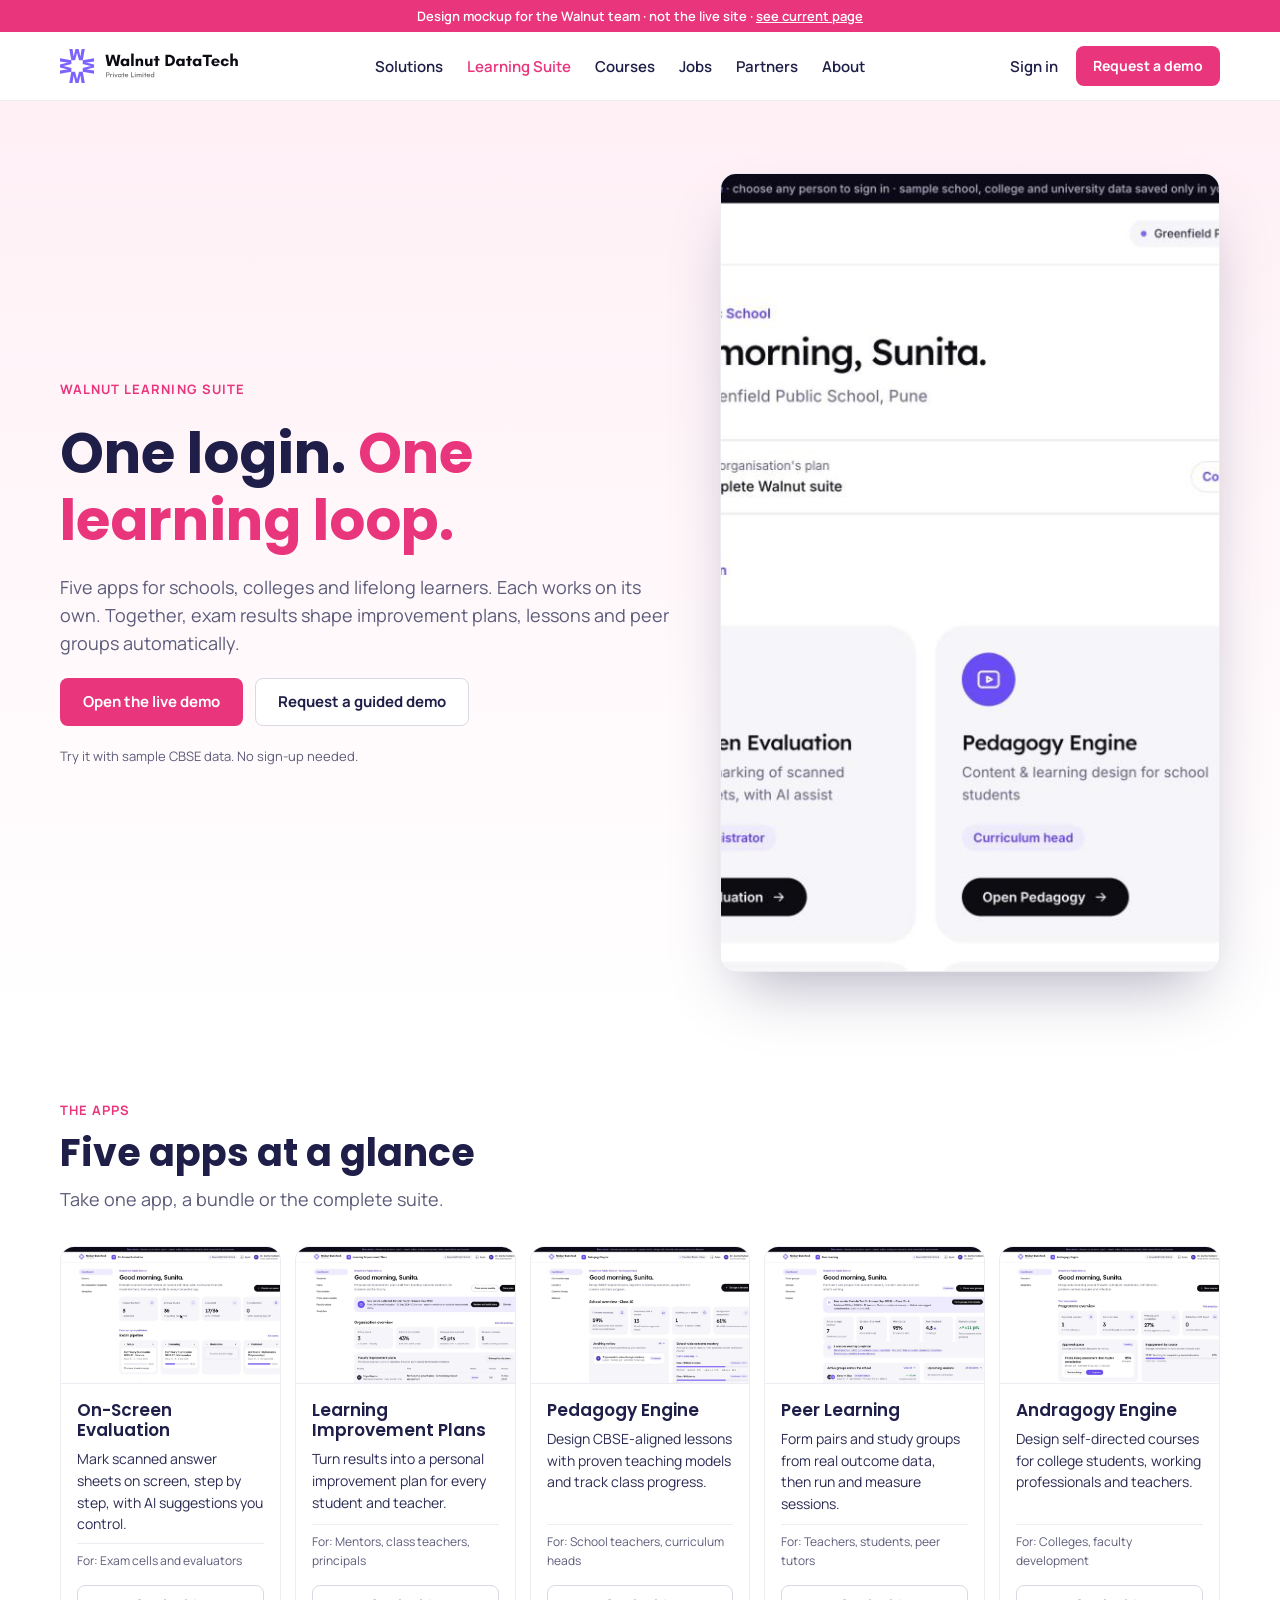
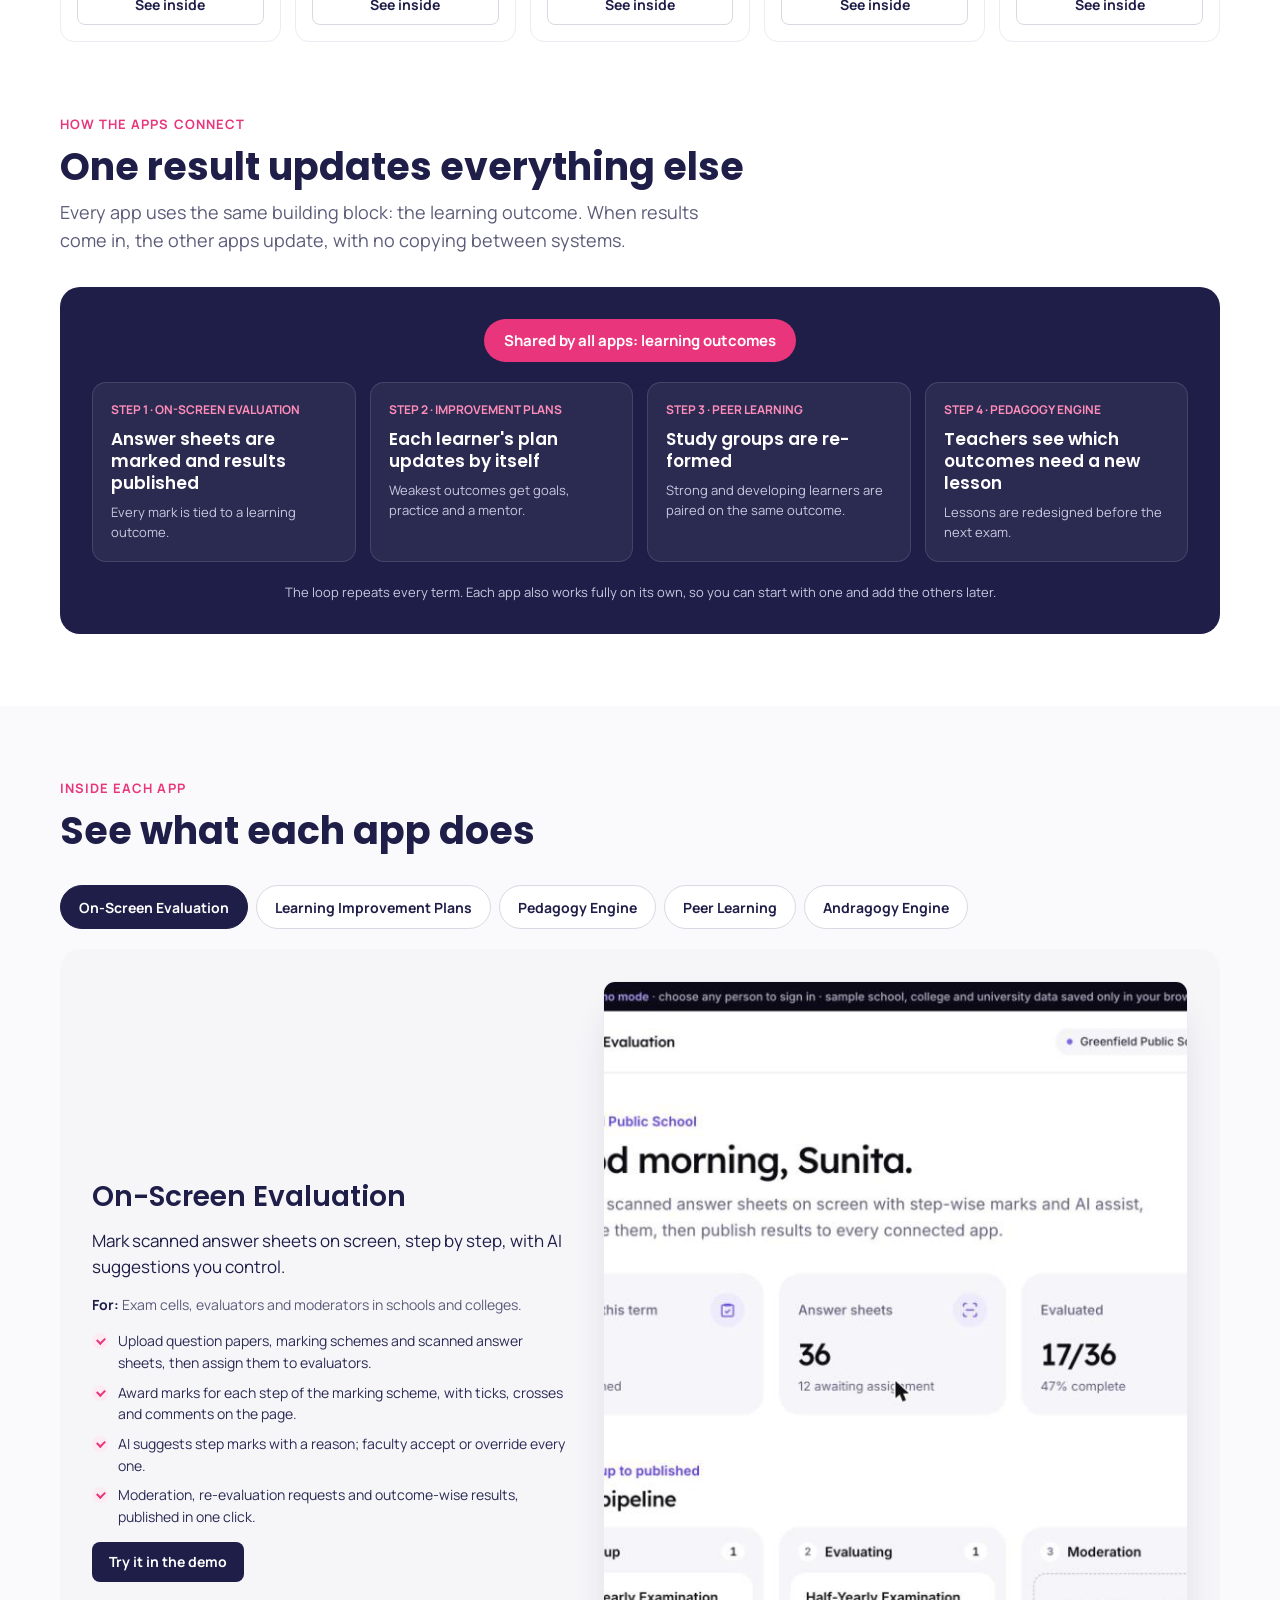
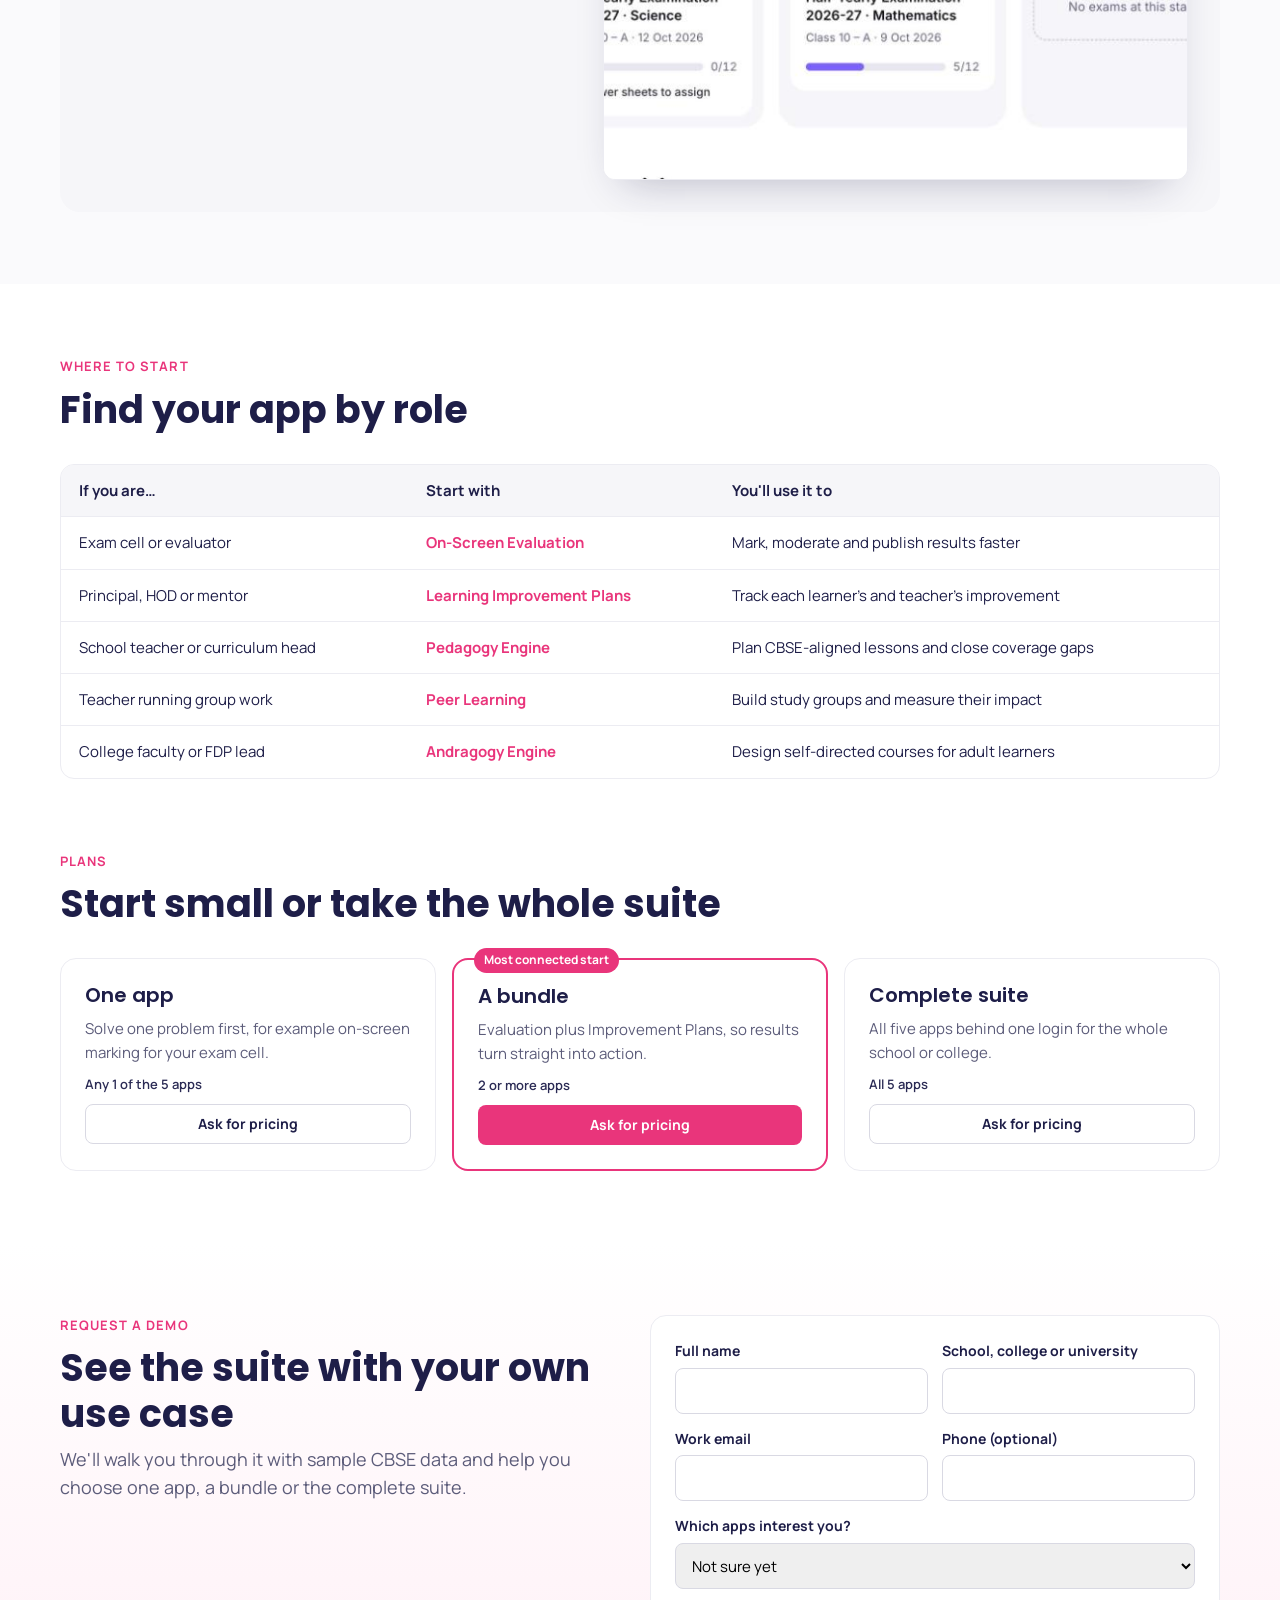
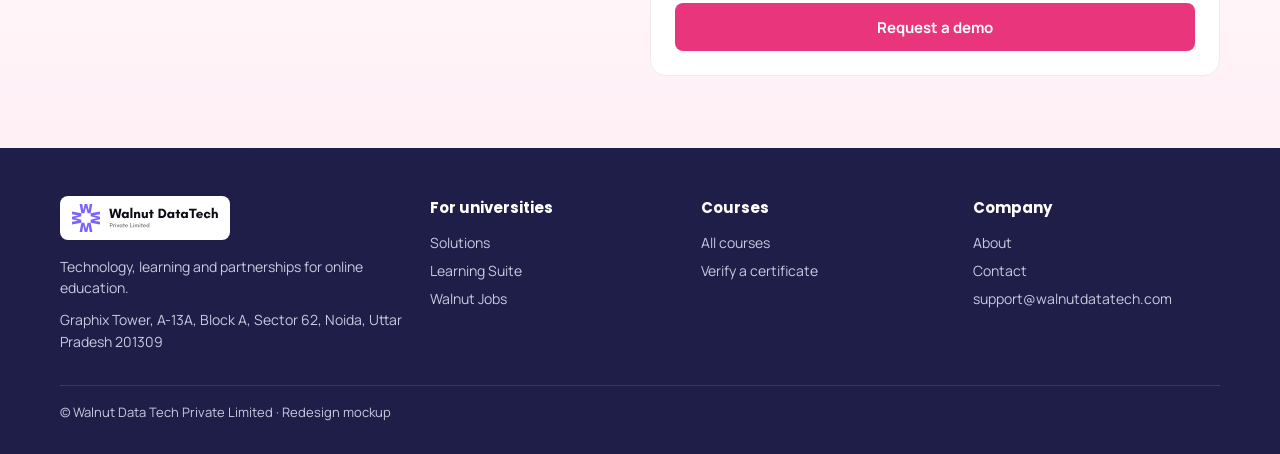
==== learning-suite.html @ 620de623 "Walnut Solutions + Learning Suite redesign mockup Co-Authored-By: Claude Opus 5.5 <noreply@anthropic" ====
<!doctype html>
<html lang="en">
<head>
<meta charset="utf-8">
<meta name="viewport" content="width=device-width, initial-scale=1">
<meta name="robots" content="noindex, nofollow">
<title>Walnut Learning Suite | Walnut DataTech (redesign mockup)</title>
<meta name="description" content="Five connected apps for schools and colleges: On-Screen Evaluation, Learning Improvement Plans, Pedagogy Engine, Peer Learning and Andragogy Engine.">
<link rel="preconnect" href="https://fonts.googleapis.com">
<link rel="preconnect" href="https://fonts.gstatic.com" crossorigin>
<link href="https://fonts.googleapis.com/css2?family=Poppins:wght@500;600;700&family=Manrope:wght@400;500;600;700&display=swap" rel="stylesheet">
<link rel="stylesheet" href="styles.css">
</head>
<body>
<div class="mock-banner">Design mockup for the Walnut team · not the live site · <a href="https://walnutdatatech.com/learning-suite/" style="color:#fff;text-decoration:underline">see current page</a></div>

<header class="site-header">
  <div class="wrap">
    <a class="logo" href="index.html" aria-label="Walnut DataTech home"><img src="images/logo.svg" alt="Walnut DataTech"></a>
    <nav class="nav" aria-label="Main">
      <a href="index.html">Solutions</a>
      <a href="learning-suite.html" class="active">Learning Suite</a>
      <a href="https://walnutdatatech.com/academy/">Courses</a>
      <a href="https://walnutdatatech.com/jobs/">Jobs</a>
      <a href="https://walnutdatatech.com/partners/">Partners</a>
      <a href="https://walnutdatatech.com/about/">About</a>
    </nav>
    <div class="header-cta">
      <a class="signin" href="https://walnutdatatech.com/">Sign in</a>
      <a class="btn btn-primary btn-sm" href="#demo-form">Request a demo</a>
    </div>
  </div>
</header>

<main>
  <!-- Hero -->
  <div class="hero">
    <div class="wrap">
      <div class="hero-text">
        <span class="eyebrow">Walnut Learning Suite</span>
        <h1>One login. <span class="accent">One learning loop.</span></h1>
        <p class="lead">Five apps for schools, colleges and lifelong learners. Each works on its own. Together, exam results shape improvement plans, lessons and peer groups automatically.</p>
        <div class="btn-row">
          <a class="btn btn-primary" href="https://walnutdatatech.com/learning-suite/demo/">Open the live demo</a>
          <a class="btn btn-outline" href="#demo-form">Request a guided demo</a>
        </div>
        <p class="hero-note">Try it with sample CBSE data. No sign-up needed.</p>
      </div>
      <div class="hero-shot"><img class="shot" src="images/portal.jpg" alt="Walnut portal: a principal's home screen with all five Learning Suite apps" width="1456" height="797"></div>
    </div>
  </div>

  <!-- Five apps -->
  <section>
    <div class="wrap">
      <div class="sec-head">
        <span class="eyebrow">The apps</span>
        <h2>Five apps at a glance</h2>
        <p class="lead">Take one app, a bundle or the complete suite.</p>
      </div>
      <div class="grid-5" id="glance"></div>
    </div>
  </section>

  <!-- Loop -->
  <section style="padding-top:0">
    <div class="wrap">
      <div class="sec-head">
        <span class="eyebrow">How the apps connect</span>
        <h2>One result updates everything else</h2>
        <p class="lead">Every app uses the same building block: the learning outcome. When results come in, the other apps update, with no copying between systems.</p>
      </div>
      <div class="loop">
        <div class="core">Shared by all apps: learning outcomes</div>
        <ol>
          <li><span class="step">STEP 1 · ON-SCREEN EVALUATION</span><b>Answer sheets are marked and results published</b><span>Every mark is tied to a learning outcome.</span></li>
          <li><span class="step">STEP 2 · IMPROVEMENT PLANS</span><b>Each learner's plan updates by itself</b><span>Weakest outcomes get goals, practice and a mentor.</span></li>
          <li><span class="step">STEP 3 · PEER LEARNING</span><b>Study groups are re-formed</b><span>Strong and developing learners are paired on the same outcome.</span></li>
          <li><span class="step">STEP 4 · PEDAGOGY ENGINE</span><b>Teachers see which outcomes need a new lesson</b><span>Lessons are redesigned before the next exam.</span></li>
        </ol>
        <p class="foot">The loop repeats every term. Each app also works fully on its own, so you can start with one and add the others later.</p>
      </div>
    </div>
  </section>

  <!-- App viewer -->
  <section id="apps" style="background:#FAFAFC">
    <div class="wrap">
      <div class="sec-head"><span class="eyebrow">Inside each app</span><h2>See what each app does</h2></div>
      <div class="tabs" role="tablist" aria-label="Apps" id="app-tabs"></div>
      <div class="viewer">
        <div class="info">
          <h3 id="v-name" style="font-size:28px"></h3>
          <p id="v-does" style="font-size:17px"></p>
          <p class="for"><b>For:</b> <span id="v-who"></span></p>
          <ul class="ticks" id="v-points" style="grid-template-columns:1fr"></ul>
          <div class="btn-row"><a class="btn btn-dark btn-sm" id="v-demo" href="https://walnutdatatech.com/learning-suite/demo/">Try it in the demo</a></div>
        </div>
        <div class="shot-frame" style="border-radius:12px;overflow:hidden;border:1px solid var(--line);background:#fff;box-shadow:0 20px 40px -20px rgba(30,30,72,.3)"><img class="shot" id="v-img" src="images/evaluation.jpg" alt="" width="1456" height="797"></div>
      </div>
    </div>
  </section>

  <!-- By role -->
  <section>
    <div class="wrap">
      <div class="sec-head"><span class="eyebrow">Where to start</span><h2>Find your app by role</h2></div>
      <div class="table-wrap">
        <table>
          <thead><tr><th scope="col">If you are…</th><th scope="col">Start with</th><th scope="col">You'll use it to</th></tr></thead>
          <tbody>
            <tr><td>Exam cell or evaluator</td><td class="app">On-Screen Evaluation</td><td>Mark, moderate and publish results faster</td></tr>
            <tr><td>Principal, HOD or mentor</td><td class="app">Learning Improvement Plans</td><td>Track each learner's and teacher's improvement</td></tr>
            <tr><td>School teacher or curriculum head</td><td class="app">Pedagogy Engine</td><td>Plan CBSE-aligned lessons and close coverage gaps</td></tr>
            <tr><td>Teacher running group work</td><td class="app">Peer Learning</td><td>Build study groups and measure their impact</td></tr>
            <tr><td>College faculty or FDP lead</td><td class="app">Andragogy Engine</td><td>Design self-directed courses for adult learners</td></tr>
          </tbody>
        </table>
      </div>
    </div>
  </section>

  <!-- Ways to buy -->
  <section style="padding-top:0">
    <div class="wrap">
      <div class="sec-head"><span class="eyebrow">Plans</span><h2>Start small or take the whole suite</h2></div>
      <div class="grid-3">
        <div class="plan"><h3>One app</h3><p>Solve one problem first, for example on-screen marking for your exam cell.</p><span class="apps">Any 1 of the 5 apps</span><a class="btn btn-outline btn-sm" href="#demo-form">Ask for pricing</a></div>
        <div class="plan featured"><span class="tag">Most connected start</span><h3>A bundle</h3><p>Evaluation plus Improvement Plans, so results turn straight into action.</p><span class="apps">2 or more apps</span><a class="btn btn-primary btn-sm" href="#demo-form">Ask for pricing</a></div>
        <div class="plan"><h3>Complete suite</h3><p>All five apps behind one login for the whole school or college.</p><span class="apps">All 5 apps</span><a class="btn btn-outline btn-sm" href="#demo-form">Ask for pricing</a></div>
      </div>
    </div>
  </section>

  <!-- Demo form -->
  <section id="demo-form" style="background:linear-gradient(180deg,#FFFFFF,#FFF0F6)">
    <div class="wrap grid-2" style="align-items:start">
      <div class="sec-head">
        <span class="eyebrow">Request a demo</span>
        <h2>See the suite with your own use case</h2>
        <p class="lead">We'll walk you through it with sample CBSE data and help you choose one app, a bundle or the complete suite.</p>
      </div>
      <form class="demo" onsubmit="event.preventDefault();this.querySelector('button').textContent='Thanks, this is a mockup form';">
        <label>Full name<input type="text" autocomplete="name"></label>
        <label>School, college or university<input type="text" autocomplete="organization"></label>
        <label>Work email<input type="email" autocomplete="email"></label>
        <label>Phone (optional)<input type="tel" autocomplete="tel"></label>
        <label class="full">Which apps interest you?<select><option>Not sure yet</option><option>On-Screen Evaluation</option><option>Learning Improvement Plans</option><option>Pedagogy Engine</option><option>Peer Learning</option><option>Andragogy Engine</option><option>Complete suite</option></select></label>
        <button class="btn btn-primary full" type="submit">Request a demo</button>
      </form>
    </div>
  </section>
</main>

<footer class="site-footer">
  <div class="wrap">
    <div class="cols">
      <div><span class="logo-box"><img src="images/logo.svg" alt="Walnut DataTech" style="height:28px"></span><p>Technology, learning and partnerships for online education.</p><p style="margin-top:10px">Graphix Tower, A-13A, Block A, Sector 62, Noida, Uttar Pradesh 201309</p></div>
      <div><h4>For universities</h4><a href="index.html">Solutions</a><a href="learning-suite.html">Learning Suite</a><a href="https://walnutdatatech.com/jobs/">Walnut Jobs</a></div>
      <div><h4>Courses</h4><a href="https://walnutdatatech.com/academy/">All courses</a><a href="https://walnutdatatech.com/">Verify a certificate</a></div>
      <div><h4>Company</h4><a href="https://walnutdatatech.com/about/">About</a><a href="https://walnutdatatech.com/contact/">Contact</a><a href="mailto:support@walnutdatatech.com">support@walnutdatatech.com</a></div>
    </div>
    <p class="copy">© Walnut Data Tech Private Limited · Redesign mockup</p>
  </div>
</footer>

<script>
const APPS=[
  {name:'On-Screen Evaluation',img:'evaluation',demo:'evaluation/',does:'Mark scanned answer sheets on screen, step by step, with AI suggestions you control.',who:'Exam cells and evaluators',whoLong:'Exam cells, evaluators and moderators in schools and colleges.',points:['Upload question papers, marking schemes and scanned answer sheets, then assign them to evaluators.','Award marks for each step of the marking scheme, with ticks, crosses and comments on the page.','AI suggests step marks with a reason; faculty accept or override every one.','Moderation, re-evaluation requests and outcome-wise results, published in one click.']},
  {name:'Learning Improvement Plans',img:'plans',demo:'plans/',does:'Turn results into a personal improvement plan for every student and teacher.',who:'Mentors, class teachers, principals',whoLong:'Mentors, class teachers, principals and heads of department.',points:['Plans start from each learner’s weakest learning outcomes, with a baseline and a target.','Suggested goals, practice and content, with mentor check-ins and progress tracking.','Progress updates by itself when new results are published.','Professional plans for faculty, linked to teacher development.']},
  {name:'Pedagogy Engine',img:'pedagogy',demo:'pedagogy/',does:'Design CBSE-aligned lessons with proven teaching models and track class progress.',who:'School teachers, curriculum heads',whoLong:'School teachers, content designers and curriculum heads.',points:['A curriculum map of NCERT chapters and learning outcomes, with coverage gaps highlighted.','A lesson designer built on 5E, gradual release and experiential models, with an AI first draft.','A shared content library, with review and approval by the curriculum head.']},
  {name:'Peer Learning',img:'peer',demo:'peer/',does:'Form pairs and study groups from real outcome data, then run and measure sessions.',who:'Teachers, students, peer tutors',whoLong:'Teachers who facilitate, students and peer tutors.',points:['Suggested pairs and groups that match strong and developing learners on the same outcomes.','Sessions with agendas, attendance and shared tasks.','Peer feedback after every session.','Impact reports that show mastery before and after.']},
  {name:'Andragogy Engine',img:'andragogy',demo:'andragogy/',does:'Design self-directed courses for college students, working professionals and teachers.',who:'Colleges, faculty development',whoLong:'Colleges, faculty development programmes and individual learners.',points:['Course design around adult-learning principles, with a completeness check.','Module templates for experiential, problem-based, case and flipped learning.','Learners set their own goals, choose their path and keep a reflection journal.','Faculty review reflections and see where each learner needs support.']}
];
let cur=0;
const g=document.getElementById('glance');
APPS.forEach((a,i)=>{
  const c=document.createElement('article');c.className='app-card';
  c.innerHTML=`<img class="thumb" src="images/${a.img}.jpg" alt="${a.name} dashboard" loading="lazy"><div class="body"><h3>${a.name}</h3><p>${a.does}</p><p class="who">For: ${a.who}</p></div>`;
  const b=document.createElement('button');b.type='button';b.className='btn btn-outline btn-sm';b.textContent='See inside';
  b.onclick=()=>{cur=i;render();document.getElementById('apps').scrollIntoView()};
  c.querySelector('.body').appendChild(b);g.appendChild(c);
});
function render(){
  const t=document.getElementById('app-tabs');t.innerHTML='';
  APPS.forEach((a,i)=>{const b=document.createElement('button');b.type='button';b.className='tab';b.textContent=a.name;b.setAttribute('role','tab');b.setAttribute('aria-selected',i===cur);b.onclick=()=>{cur=i;render()};t.appendChild(b)});
  const a=APPS[cur];
  document.getElementById('v-name').textContent=a.name;
  document.getElementById('v-does').textContent=a.does;
  document.getElementById('v-who').textContent=a.whoLong;
  document.getElementById('v-points').innerHTML=a.points.map(p=>`<li>${p}</li>`).join('');
  const img=document.getElementById('v-img');img.src=`images/${a.img}.jpg`;img.alt=`${a.name} dashboard in the Walnut demo`;
  document.getElementById('v-demo').href='https://walnutdatatech.com/learning-suite/demo/'+a.demo;
}
render();
</script>
</body>
</html>
---- styles.css ----
:root{
  --navy:#1E1E48; --ink:#2B2B55; --muted:#5C5C7A; --pink:#E9357B; --pink-dark:#C81F63;
  --pink-soft:#FDEBF2; --line:#ECECF2; --card:#F6F6F9; --white:#FFFFFF; --green:#1C8C5E;
  --radius:12px;
}
*{box-sizing:border-box}
html{scroll-behavior:smooth}
body{margin:0;font-family:Manrope,system-ui,sans-serif;color:var(--navy);background:var(--white);line-height:1.55;-webkit-font-smoothing:antialiased}
h1,h2,h3,.display{font-family:Poppins,system-ui,sans-serif;color:var(--navy);margin:0;line-height:1.2}
h1{font-size:clamp(34px,5vw,56px);font-weight:700}
h2{font-size:clamp(26px,3.2vw,38px);font-weight:700}
h3{font-size:20px;font-weight:600}
p{margin:0}
a{color:var(--pink);text-decoration:none}
a:hover{color:var(--pink-dark)}
img{max-width:100%;display:block}
.wrap{max-width:1200px;margin:0 auto;padding:0 20px}
.eyebrow{font-size:13px;font-weight:700;letter-spacing:.08em;text-transform:uppercase;color:var(--pink)}
.lead{font-size:18px;color:var(--muted);max-width:680px}
.accent{color:var(--pink)}
section{padding:72px 0}
.sec-head{display:flex;flex-direction:column;gap:10px;margin-bottom:32px}

/* Buttons */
.btn{display:inline-flex;align-items:center;justify-content:center;gap:8px;min-height:48px;padding:0 22px;border-radius:8px;font-weight:700;font-size:15px;border:1px solid transparent;cursor:pointer;font-family:inherit;transition:background .15s,border-color .15s}
.btn-primary{background:var(--pink);color:#fff}
.btn-primary:hover{background:var(--pink-dark);color:#fff}
.btn-outline{background:#fff;color:var(--navy);border-color:#D9D9E3}
.btn-outline:hover{border-color:var(--pink);color:var(--pink)}
.btn-dark{background:var(--navy);color:#fff}
.btn-dark:hover{background:#12122F;color:#fff}
.btn-sm{min-height:40px;padding:0 16px;font-size:14px}
.btn-row{display:flex;flex-wrap:wrap;gap:12px;align-items:center}

/* Header */
.site-header{position:sticky;top:0;z-index:10;background:#fff;border-bottom:1px solid var(--line)}
.site-header .wrap{display:flex;align-items:center;justify-content:space-between;gap:16px;min-height:68px;flex-wrap:wrap}
.logo img{height:34px;width:auto}
.nav{display:flex;flex-wrap:wrap;gap:24px;font-size:15px;font-weight:600}
.nav a{color:var(--navy)}
.nav a:hover,.nav a.active{color:var(--pink)}
.header-cta{display:flex;gap:10px;align-items:center}
.header-cta .signin{color:var(--navy);font-weight:600;font-size:15px;padding:0 8px}

/* Hero */
.hero{background:linear-gradient(180deg,#FFF0F6 0%,#FFFFFF 100%);padding:72px 0 56px}
.hero .wrap{display:grid;grid-template-columns:1.1fr .9fr;gap:48px;align-items:center}
.hero-text{display:flex;flex-direction:column;gap:20px}
.hero-note{font-size:13px;color:var(--muted)}
.hero-shot{border-radius:16px;overflow:hidden;box-shadow:0 30px 60px -20px rgba(30,30,72,.35);border:1px solid var(--line);background:#fff}
.shot{width:100%;aspect-ratio:1456/797;object-fit:cover;object-position:bottom}
.stats{display:grid;grid-template-columns:repeat(4,minmax(0,1fr));gap:14px;margin-top:8px}
.stat{background:#fff;border:1px solid var(--line);border-radius:var(--radius);padding:14px 16px}
.stat b{display:block;font-family:Poppins,sans-serif;font-size:26px;font-weight:700;color:var(--navy)}
.stat span{font-size:13px;color:var(--muted)}

/* Cards and grids */
.grid-4{display:grid;grid-template-columns:repeat(4,minmax(0,1fr));gap:16px}
.grid-3{display:grid;grid-template-columns:repeat(3,minmax(0,1fr));gap:16px}
.grid-2{display:grid;grid-template-columns:repeat(2,minmax(0,1fr));gap:20px}
.grid-5{display:grid;grid-template-columns:repeat(5,minmax(0,1fr));gap:14px}
.card{background:var(--card);border-radius:var(--radius);padding:22px;display:flex;flex-direction:column;gap:10px}
.card-white{background:#fff;border:1px solid var(--line)}

/* Stage map */
.stage{background:var(--card);border-radius:16px;padding:20px;display:flex;flex-direction:column;gap:10px}
.stage-top{display:flex;align-items:baseline;gap:10px}
.stage-num{font-family:Poppins,sans-serif;font-weight:700;color:var(--pink);font-size:15px}
.stage p{font-size:14px;color:var(--muted)}
.svc-link{display:flex;justify-content:space-between;align-items:center;gap:10px;background:#fff;border:1px solid var(--line);border-radius:10px;padding:12px 14px;min-height:50px;color:var(--navy);font-weight:600;font-size:14px;text-align:left;cursor:pointer;font-family:inherit;width:100%}
.svc-link:hover{border-color:var(--pink);color:var(--navy)}
.svc-link small{font-weight:600;color:var(--muted);font-size:12px;white-space:nowrap}

/* Builder */
.tabs{display:flex;flex-wrap:wrap;gap:8px;margin-bottom:20px}
.tab{min-height:44px;padding:0 18px;border-radius:999px;border:1px solid #D9D9E3;background:#fff;font-weight:700;font-size:14px;color:var(--navy);cursor:pointer;font-family:inherit}
.tab[aria-selected="true"]{background:var(--navy);border-color:var(--navy);color:#fff}
.builder{display:grid;grid-template-columns:1fr 340px;gap:24px;align-items:start}
.svc-card{background:#fff;border:1px solid var(--line);border-radius:16px;padding:24px;display:flex;flex-direction:column;gap:14px;margin-bottom:14px}
.svc-card.added{border-color:var(--pink);box-shadow:0 0 0 3px var(--pink-soft)}
.svc-card-top{display:flex;justify-content:space-between;gap:12px;align-items:flex-start;flex-wrap:wrap}
.svc-card-top p{color:var(--muted)}
.ticks{list-style:none;margin:0;padding:0;display:grid;grid-template-columns:repeat(auto-fill,minmax(230px,1fr));gap:8px 20px}
.ticks li{position:relative;padding-left:26px;font-size:14px;color:var(--ink)}
.ticks li::before{content:"";position:absolute;left:0;top:3px;width:16px;height:16px;border-radius:50%;background:var(--pink-soft)}
.ticks li::after{content:"";position:absolute;left:5px;top:7px;width:6px;height:4px;border-left:2px solid var(--pink);border-bottom:2px solid var(--pink);transform:rotate(-45deg)}
.more{font-size:13px;color:var(--muted)}
.add-btn{min-height:44px;padding:0 16px;border-radius:8px;border:1px solid #D9D9E3;background:#fff;font-weight:700;font-size:14px;color:var(--navy);cursor:pointer;font-family:inherit}
.add-btn[aria-pressed="true"]{background:var(--pink-soft);border-color:var(--pink);color:var(--pink-dark)}
.summary{position:sticky;top:88px;background:var(--navy);color:#fff;border-radius:16px;padding:22px;display:flex;flex-direction:column;gap:14px}
.summary h3{color:#fff}
.summary ul{list-style:none;margin:0;padding:0;display:flex;flex-direction:column;gap:8px}
.summary li{display:flex;justify-content:space-between;gap:10px;align-items:center;font-size:14px;border-bottom:1px solid rgba(255,255,255,.12);padding-bottom:8px}
.summary li button{background:none;border:0;color:#C9C9E0;font-size:20px;cursor:pointer;min-width:36px;min-height:36px}
.summary .empty,.summary .count{font-size:13px;color:#C9C9E0}
.pay{display:flex;flex-direction:column;gap:8px;border:0;margin:0;padding:0}
.pay legend{font-size:13px;font-weight:700;margin-bottom:8px}
.pay label{display:flex;gap:10px;align-items:flex-start;background:rgba(255,255,255,.06);border:1px solid rgba(255,255,255,.15);border-radius:10px;padding:10px 12px;cursor:pointer;font-size:14px}
.pay label:has(input:checked){border-color:var(--pink);background:rgba(233,53,123,.15)}
.pay input{accent-color:var(--pink);margin-top:3px}
.pay small{display:block;color:#C9C9E0;font-size:12px}

/* Journey */
.dark{background:var(--navy);color:#fff}
.dark h2,.dark h3{color:#fff}
.dark .eyebrow{color:#FF8DB8}
.journey{list-style:none;margin:0;padding:0;display:grid;grid-template-columns:repeat(7,minmax(0,1fr));gap:12px;counter-reset:j}
.journey li{background:rgba(255,255,255,.06);border:1px solid rgba(255,255,255,.12);border-radius:12px;padding:16px;display:flex;flex-direction:column;gap:6px}
.journey .n{font-size:12px;font-weight:700;color:#FF8DB8}
.journey b{font-family:Poppins,sans-serif;font-size:18px;font-weight:600}
.journey span:last-child{font-size:13px;color:#C9C9E0}

/* Product promo */
.promo{display:grid;grid-template-columns:1fr 1fr;gap:40px;align-items:center;background:var(--card);border-radius:20px;padding:36px}
.promo + .promo{margin-top:20px}
.promo .shot-frame{border-radius:12px;overflow:hidden;border:1px solid var(--line);box-shadow:0 20px 40px -20px rgba(30,30,72,.3);background:#fff}

/* Learning suite */
.app-card{background:#fff;border:1px solid var(--line);border-radius:14px;overflow:hidden;display:flex;flex-direction:column}
.app-card .thumb{aspect-ratio:16/10;object-fit:cover;object-position:top left;width:100%;border-bottom:1px solid var(--line)}
.app-card .body{padding:16px;display:flex;flex-direction:column;gap:8px;flex:1}
.app-card h3{font-size:17px}
.app-card p{font-size:14px;color:var(--ink)}
.app-card .who{font-size:12px;color:var(--muted);margin-top:auto;padding-top:8px;border-top:1px solid var(--line)}
.app-card button{margin-top:6px}
.loop{background:var(--navy);border-radius:20px;padding:32px;display:flex;flex-direction:column;gap:20px}
.loop .core{align-self:center;background:var(--pink);color:#fff;font-weight:700;border-radius:999px;padding:10px 20px;font-size:15px}
.loop ol{list-style:none;margin:0;padding:0;display:grid;grid-template-columns:repeat(4,minmax(0,1fr));gap:14px}
.loop li{background:rgba(255,255,255,.06);border:1px solid rgba(255,255,255,.12);border-radius:14px;padding:18px;display:flex;flex-direction:column;gap:8px;color:#fff;position:relative}
.loop li .step{font-size:12px;font-weight:700;color:#FF8DB8}
.loop li b{font-family:Poppins,sans-serif;font-size:17px;font-weight:600;line-height:1.3}
.loop li span:last-child{font-size:13px;color:#C9C9E0}
.loop .foot{font-size:13px;color:#C9C9E0;text-align:center}
.viewer{display:grid;grid-template-columns:.9fr 1.1fr;gap:32px;align-items:center;background:var(--card);border-radius:20px;padding:32px}
.viewer .info{display:flex;flex-direction:column;gap:14px}
.viewer .for{font-size:14px;color:var(--muted)}
.viewer .for b{color:var(--navy)}
.table-wrap{overflow-x:auto;border:1px solid var(--line);border-radius:14px}
table{width:100%;border-collapse:collapse;font-size:15px;min-width:620px}
th{text-align:left;background:var(--card);padding:14px 18px;font-weight:700}
td{padding:14px 18px;border-top:1px solid var(--line)}
td.app{color:var(--pink);font-weight:700}
.plan{background:#fff;border:1px solid var(--line);border-radius:16px;padding:24px;display:flex;flex-direction:column;gap:10px}
.plan.featured{border:2px solid var(--pink);position:relative}
.plan .tag{position:absolute;top:-12px;left:20px;background:var(--pink);color:#fff;font-size:12px;font-weight:700;padding:3px 10px;border-radius:999px}
.plan p{color:var(--muted);font-size:15px}
.plan .apps{font-size:13px;color:var(--ink);font-weight:600}
form.demo{background:#fff;border:1px solid var(--line);border-radius:16px;padding:24px;display:grid;grid-template-columns:1fr 1fr;gap:14px}
form.demo label{display:flex;flex-direction:column;gap:6px;font-size:14px;font-weight:700}
form.demo input,form.demo select{font-family:inherit;font-size:15px;min-height:46px;padding:0 12px;border:1px solid #D9D9E3;border-radius:8px}
form.demo input:focus,form.demo select:focus{outline:2px solid var(--pink);outline-offset:1px}
form.demo .full{grid-column:1/-1}

/* CTA + footer */
.cta{background:linear-gradient(135deg,#FFF0F6,#F3F0FF);border-radius:20px;padding:40px;display:flex;justify-content:space-between;align-items:center;gap:20px;flex-wrap:wrap}
.site-footer{background:var(--navy);color:#C9C9E0;padding:48px 0 32px;font-size:14px}
.site-footer .cols{display:grid;grid-template-columns:1.4fr repeat(3,1fr);gap:24px}
.site-footer h4{color:#fff;margin:0 0 10px;font-family:Poppins,sans-serif;font-size:15px}
.site-footer a{color:#C9C9E0;display:block;padding:3px 0}
.site-footer a:hover{color:#fff}
.site-footer .logo-box{background:#fff;border-radius:8px;padding:8px 12px;display:inline-block;margin-bottom:10px}
.site-footer .copy{border-top:1px solid rgba(255,255,255,.12);margin-top:32px;padding-top:16px;font-size:13px}
.mock-banner{background:var(--pink);color:#fff;text-align:center;font-size:13px;font-weight:600;padding:6px 12px}

@media (max-width:980px){
  .hero .wrap,.builder,.promo,.viewer,.grid-2{grid-template-columns:1fr}
  .grid-4,.stats{grid-template-columns:repeat(2,minmax(0,1fr))}
  .grid-3,.grid-5{grid-template-columns:repeat(2,minmax(0,1fr))}
  .journey{grid-template-columns:repeat(2,minmax(0,1fr))}
  .loop ol{grid-template-columns:repeat(2,minmax(0,1fr))}
  .summary{position:static}
  .site-footer .cols{grid-template-columns:1fr 1fr}
  .nav{display:none}
}
@media (max-width:560px){
  section{padding:48px 0}
  .grid-4,.grid-3,.grid-5,.stats,.journey,.loop ol,form.demo{grid-template-columns:1fr}
  .promo,.viewer,.loop,.cta{padding:20px}
}
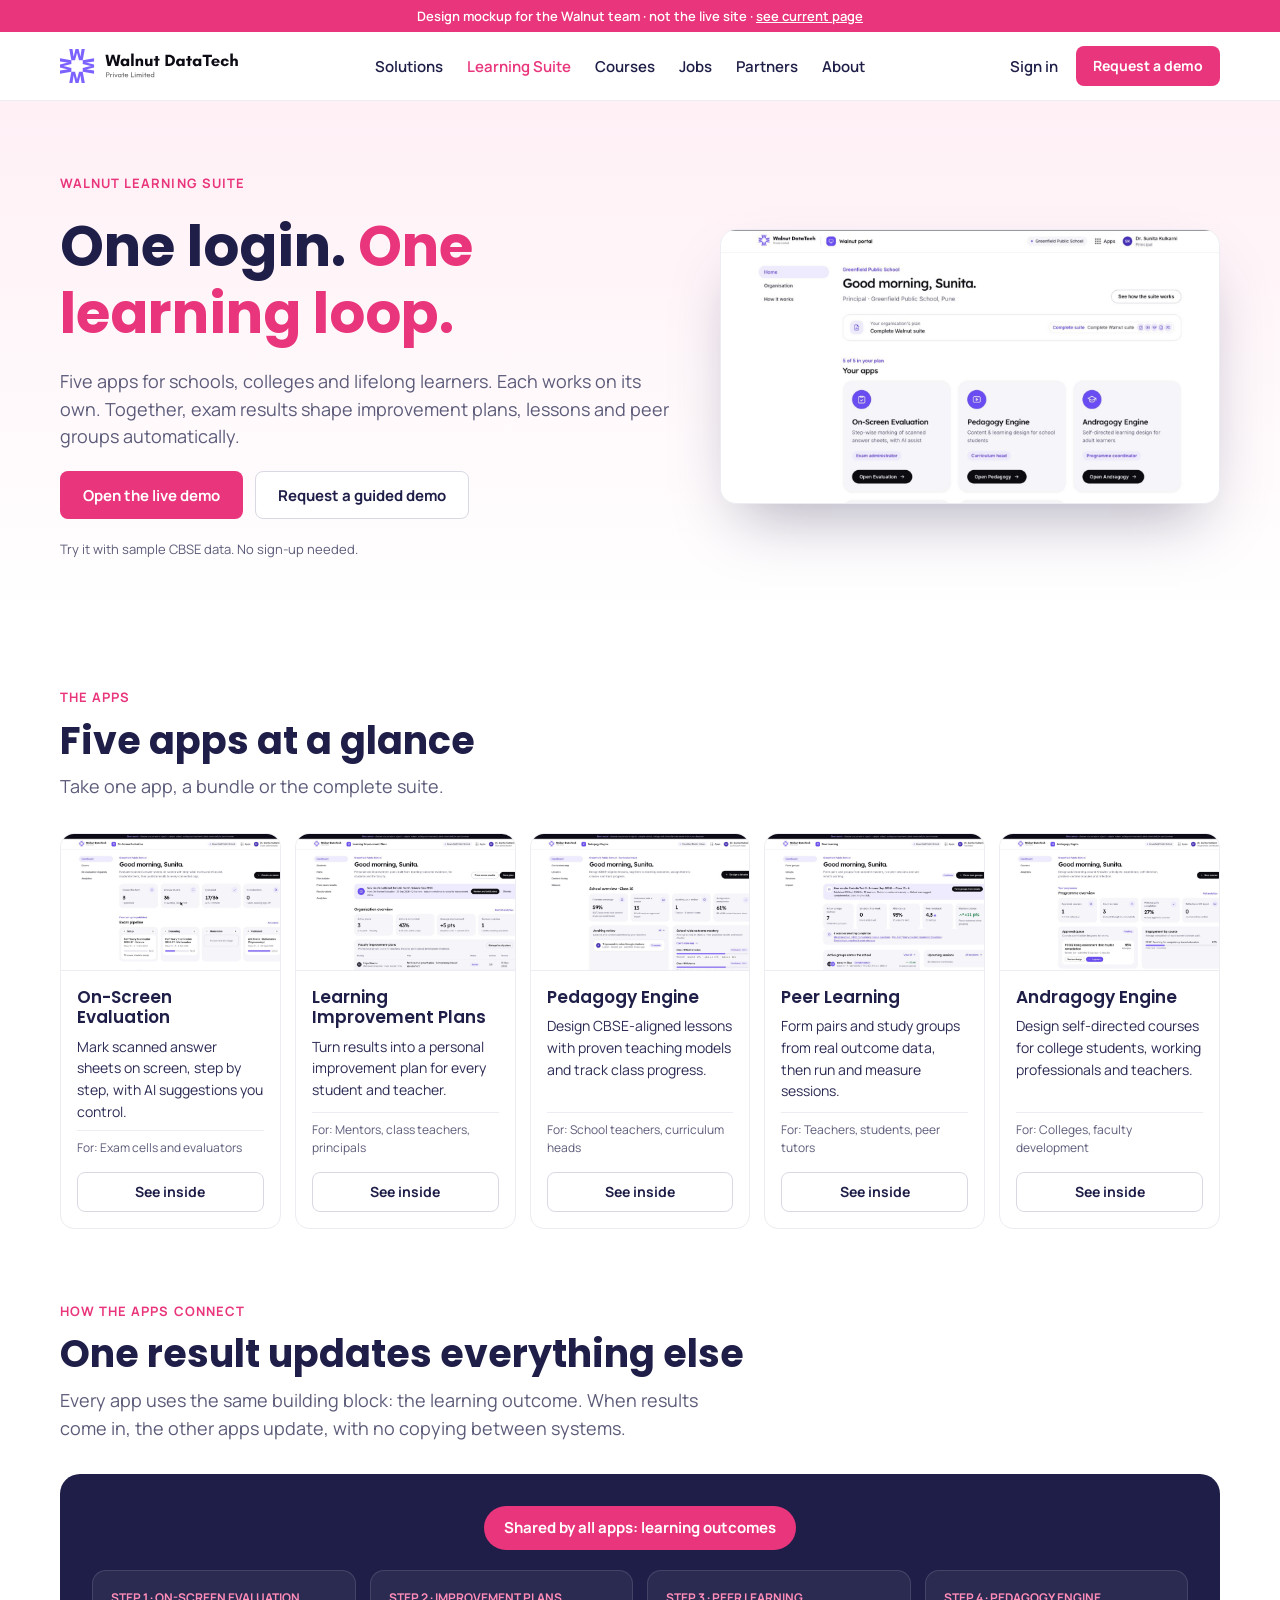
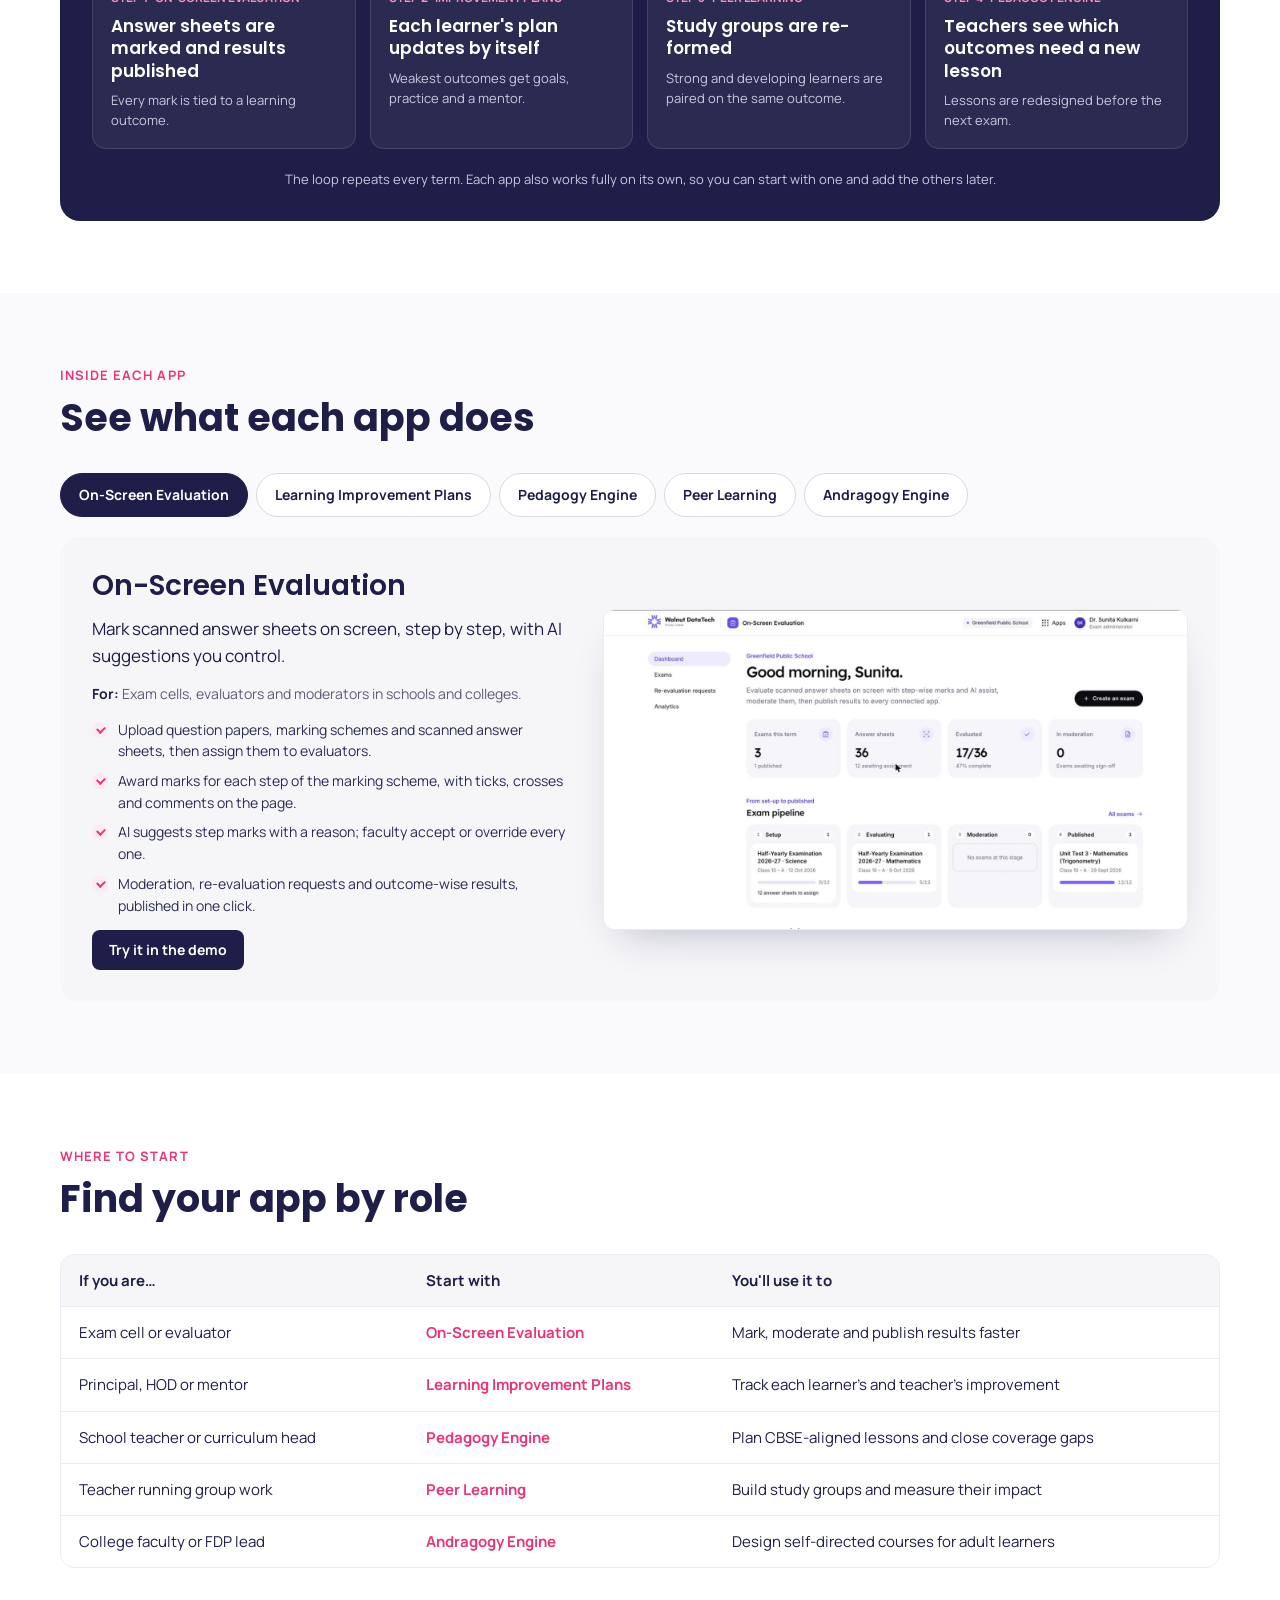
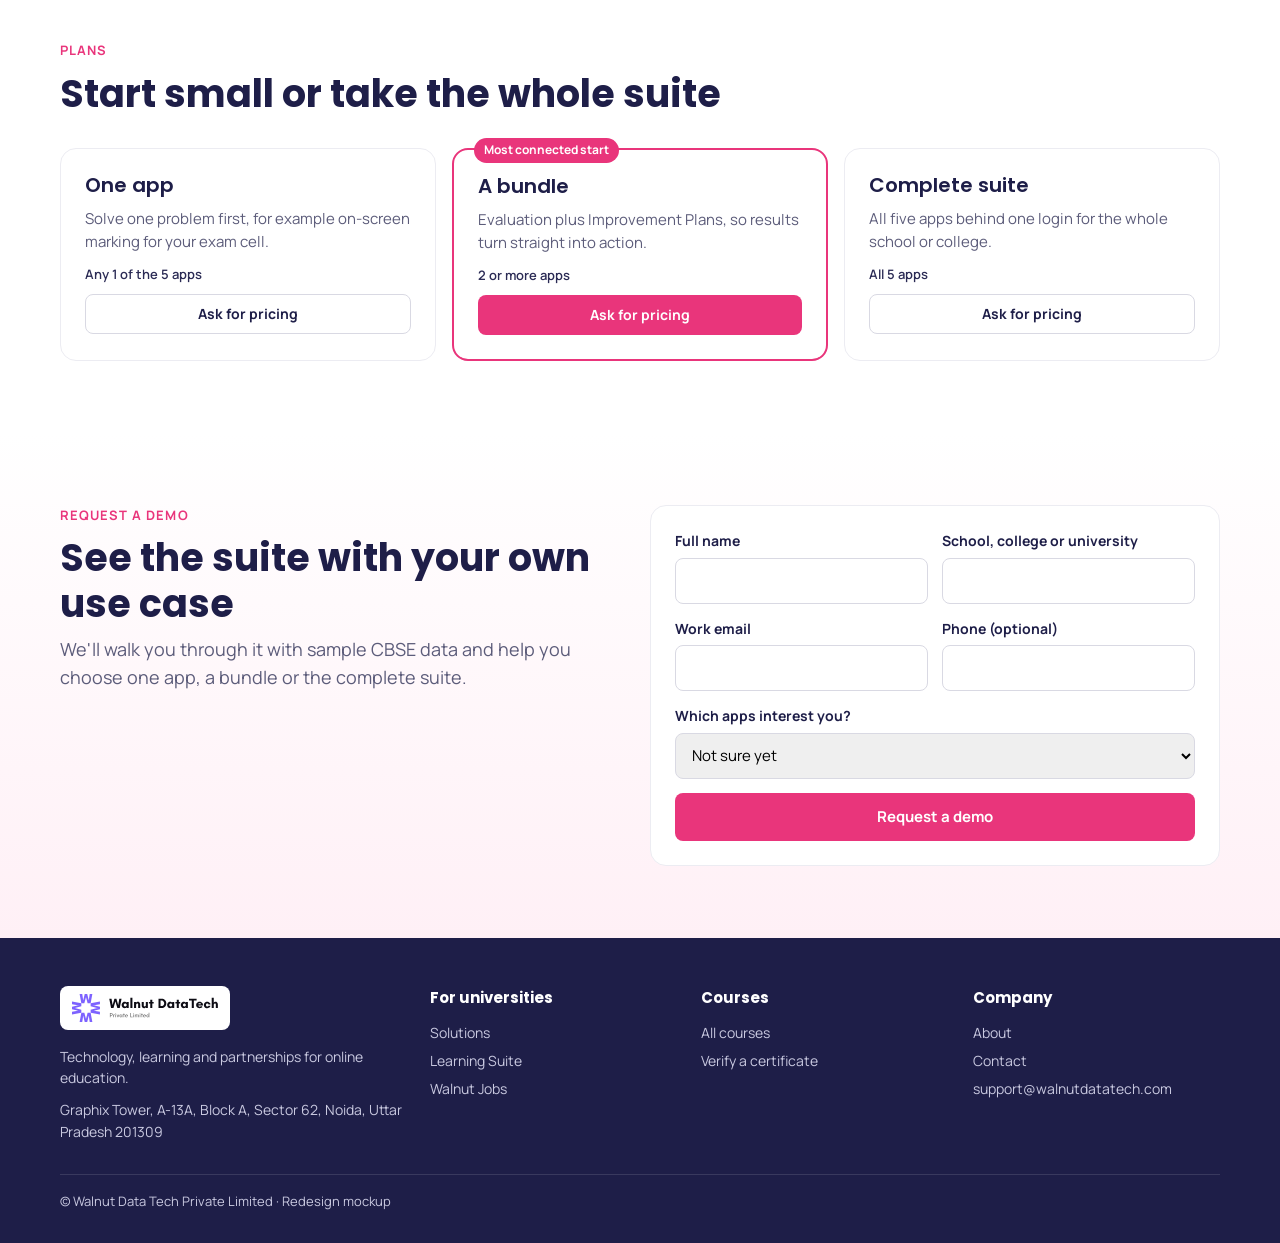
==== commit 681f4c35: "Cache-bust stylesheet" ====
--- a/learning-suite.html
+++ b/learning-suite.html
@@ -9,7 +9,7 @@
 <link rel="preconnect" href="https://fonts.googleapis.com">
 <link rel="preconnect" href="https://fonts.gstatic.com" crossorigin>
 <link href="https://fonts.googleapis.com/css2?family=Poppins:wght@500;600;700&family=Manrope:wght@400;500;600;700&display=swap" rel="stylesheet">
-<link rel="stylesheet" href="styles.css">
+<link rel="stylesheet" href="styles.css?v=2">
 </head>
 <body>
 <div class="mock-banner">Design mockup for the Walnut team · not the live site · <a href="https://walnutdatatech.com/learning-suite/" style="color:#fff;text-decoration:underline">see current page</a></div>
--- a/styles.css
+++ b/styles.css
@@ -48,10 +48,10 @@
 .hero-text{display:flex;flex-direction:column;gap:20px}
 .hero-note{font-size:13px;color:var(--muted)}
 .hero-shot{border-radius:16px;overflow:hidden;box-shadow:0 30px 60px -20px rgba(30,30,72,.35);border:1px solid var(--line);background:#fff}
-.shot{width:100%;aspect-ratio:1456/797;object-fit:cover;object-position:bottom}
+.shot{width:100%;height:auto;aspect-ratio:1456/797;object-fit:cover;object-position:left bottom}
 .stats{display:grid;grid-template-columns:repeat(4,minmax(0,1fr));gap:14px;margin-top:8px}
 .stat{background:#fff;border:1px solid var(--line);border-radius:var(--radius);padding:14px 16px}
-.stat b{display:block;font-family:Poppins,sans-serif;font-size:26px;font-weight:700;color:var(--navy)}
+.stat b{display:block;font-family:Poppins,sans-serif;font-size:24px;font-weight:700;color:var(--navy);white-space:nowrap}
 .stat span{font-size:13px;color:var(--muted)}
 
 /* Cards and grids */
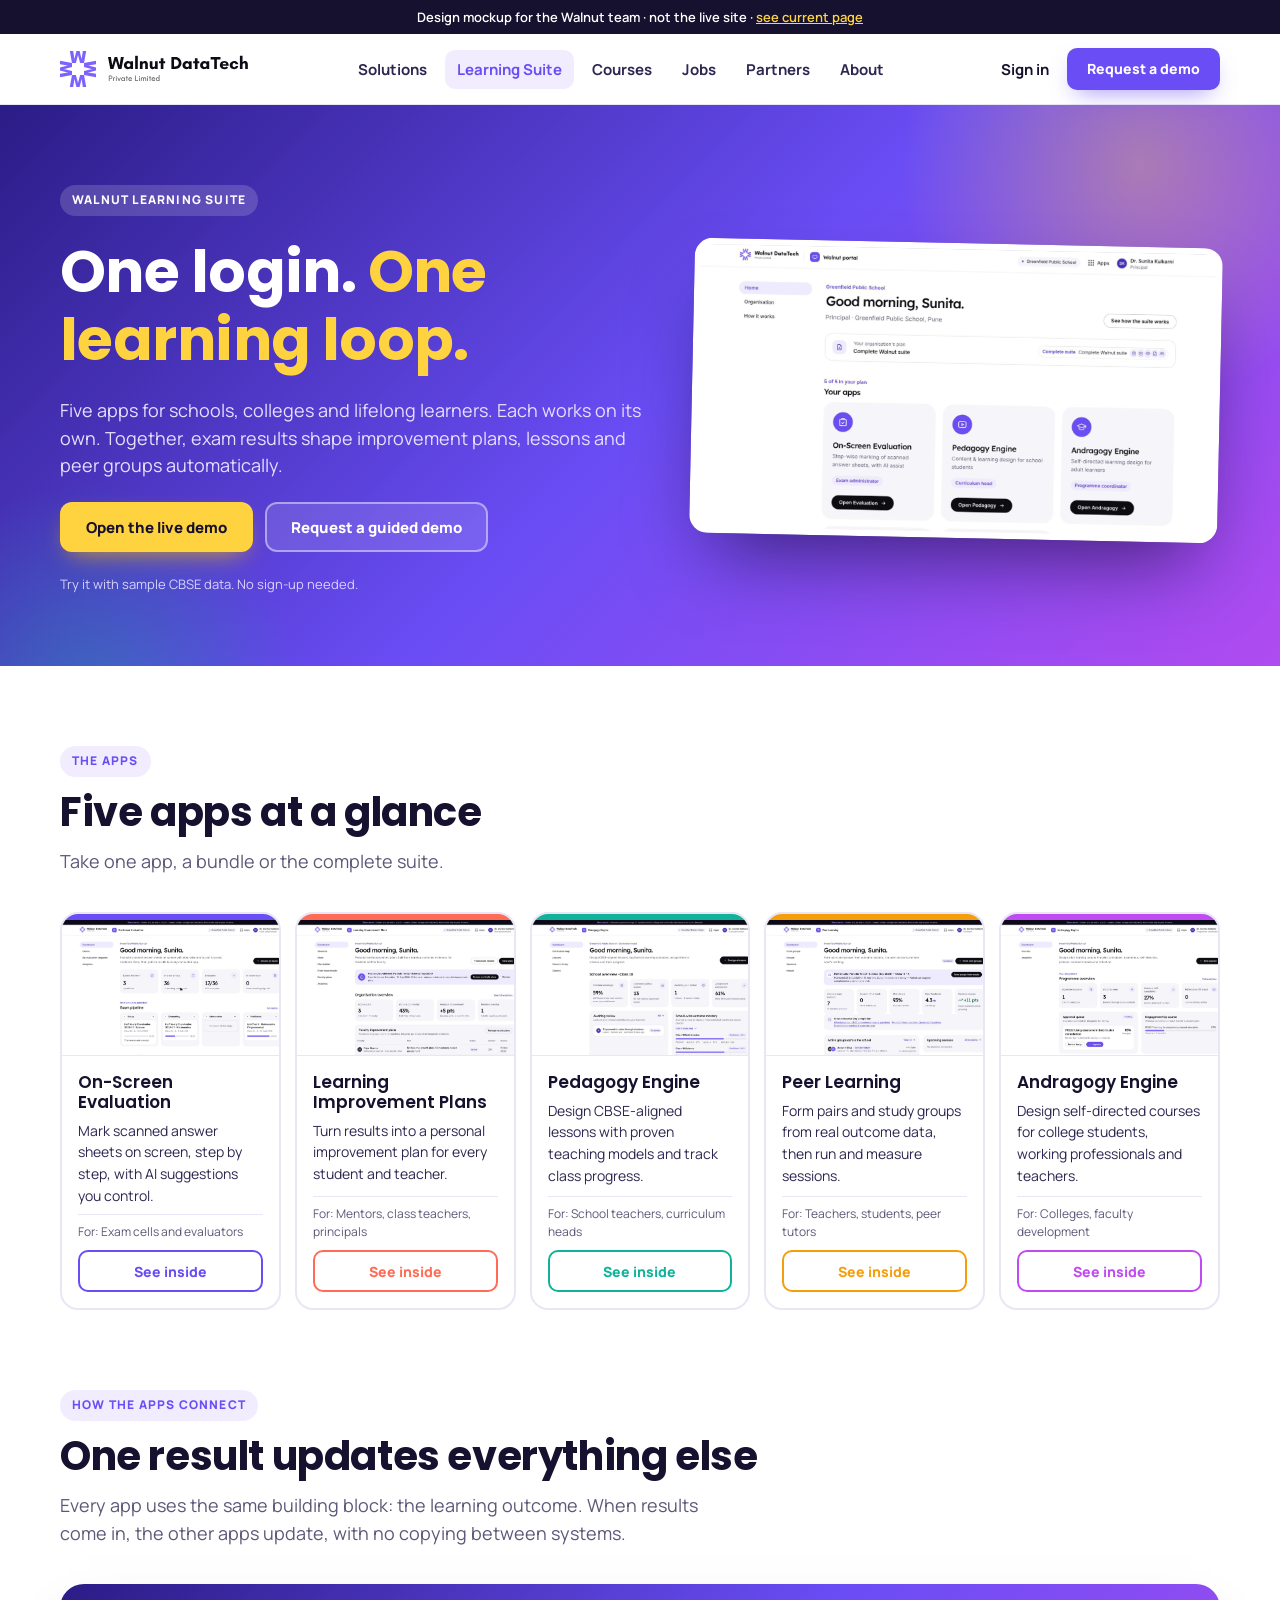
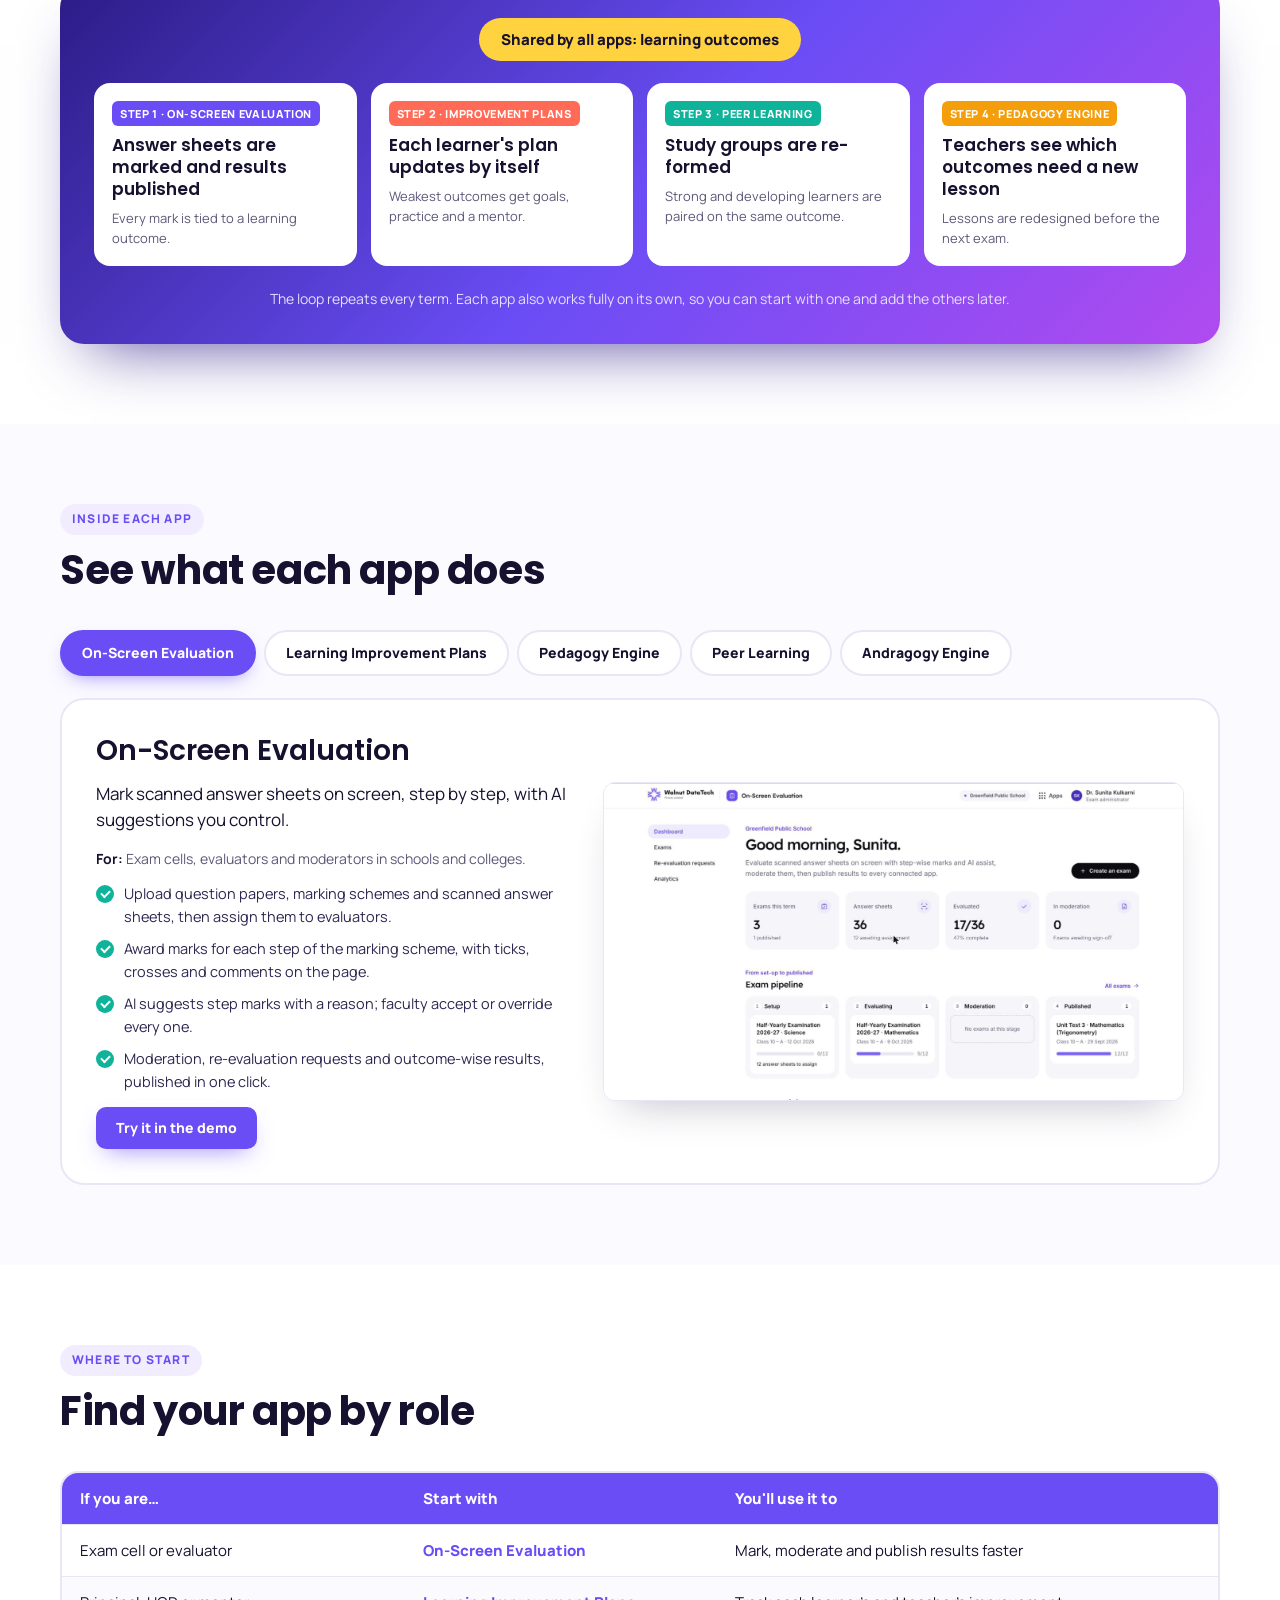
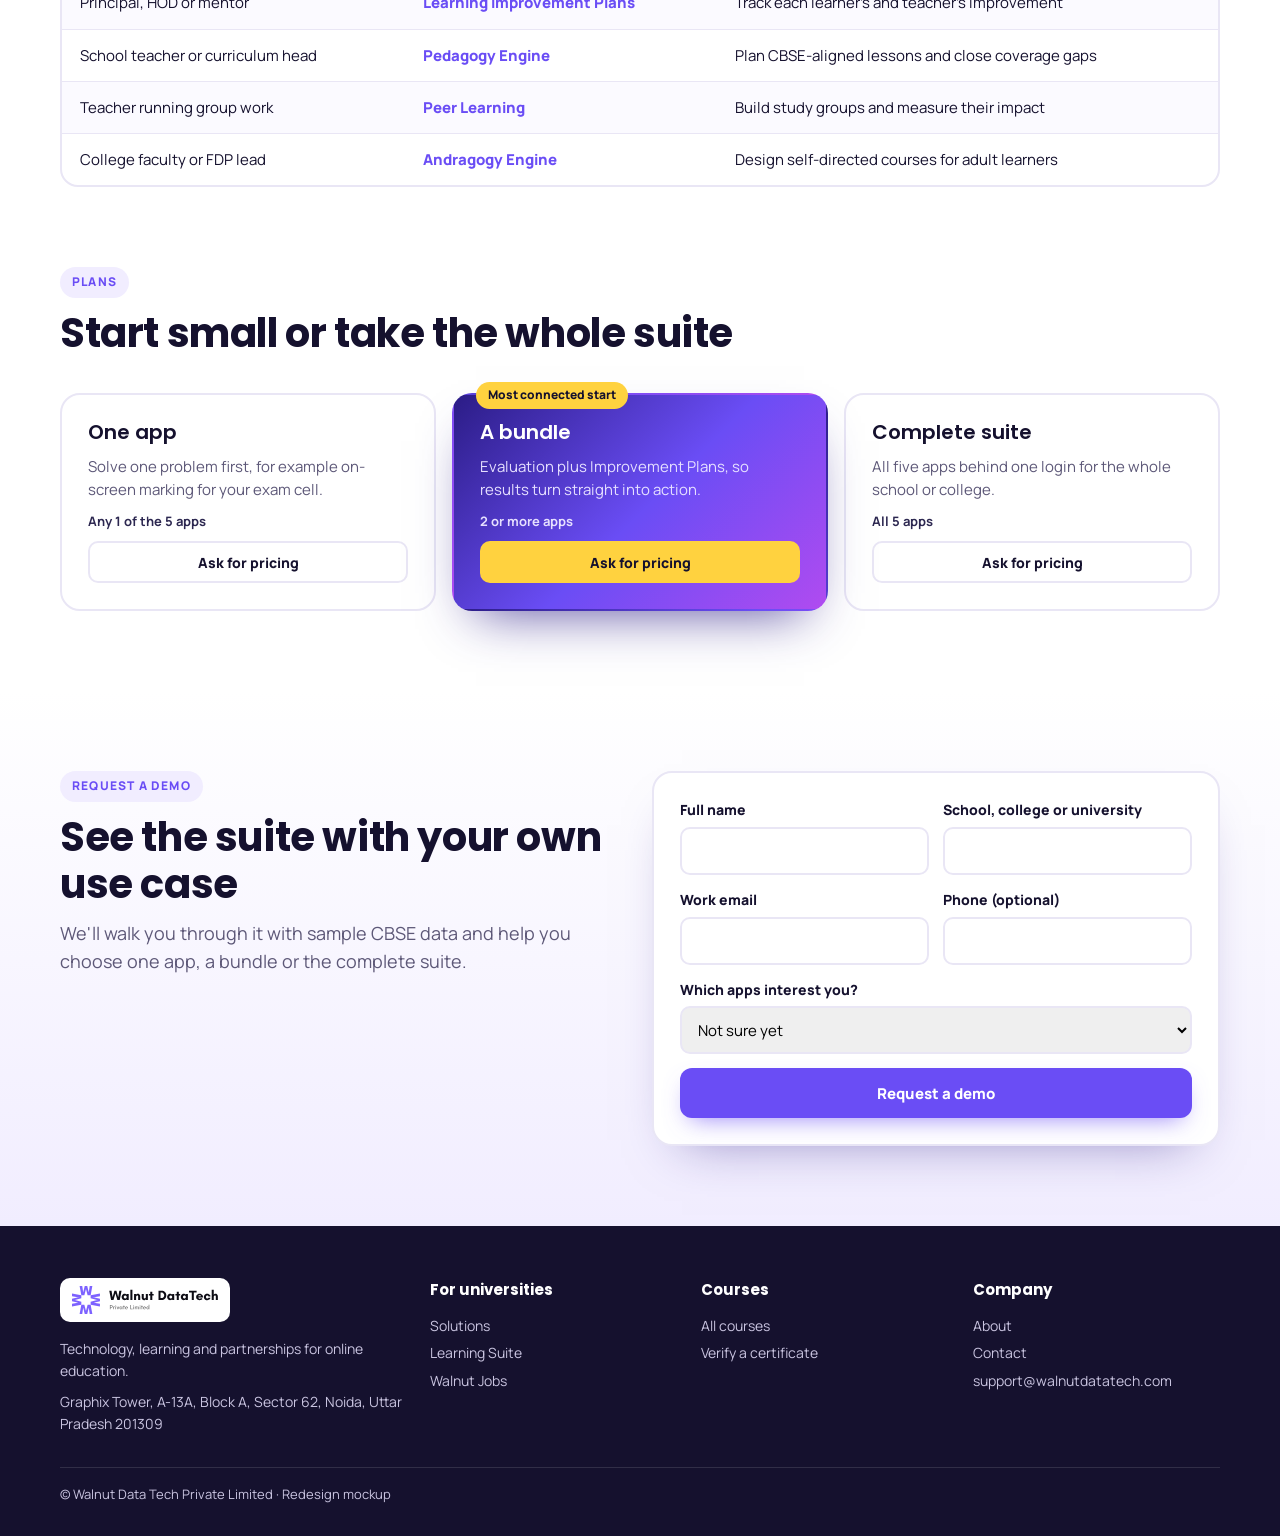
==== commit 6e50526e: "Vibrant violet theme built on the Walnut logo colours" ====
--- a/learning-suite.html
+++ b/learning-suite.html
@@ -9,7 +9,7 @@
 <link rel="preconnect" href="https://fonts.googleapis.com">
 <link rel="preconnect" href="https://fonts.gstatic.com" crossorigin>
 <link href="https://fonts.googleapis.com/css2?family=Poppins:wght@500;600;700&family=Manrope:wght@400;500;600;700&display=swap" rel="stylesheet">
-<link rel="stylesheet" href="styles.css?v=2">
+<link rel="stylesheet" href="styles.css?v=3">
 </head>
 <body>
 <div class="mock-banner">Design mockup for the Walnut team · not the live site · <a href="https://walnutdatatech.com/learning-suite/" style="color:#fff;text-decoration:underline">see current page</a></div>
@@ -41,8 +41,8 @@
         <h1>One login. <span class="accent">One learning loop.</span></h1>
         <p class="lead">Five apps for schools, colleges and lifelong learners. Each works on its own. Together, exam results shape improvement plans, lessons and peer groups automatically.</p>
         <div class="btn-row">
-          <a class="btn btn-primary" href="https://walnutdatatech.com/learning-suite/demo/">Open the live demo</a>
-          <a class="btn btn-outline" href="#demo-form">Request a guided demo</a>
+          <a class="btn btn-yellow" href="https://walnutdatatech.com/learning-suite/demo/">Open the live demo</a>
+          <a class="btn btn-ghost" href="#demo-form">Request a guided demo</a>
         </div>
         <p class="hero-note">Try it with sample CBSE data. No sign-up needed.</p>
       </div>
@@ -84,7 +84,7 @@
   </section>
 
   <!-- App viewer -->
-  <section id="apps" style="background:#FAFAFC">
+  <section id="apps" style="background:#FBFAFF">
     <div class="wrap">
       <div class="sec-head"><span class="eyebrow">Inside each app</span><h2>See what each app does</h2></div>
       <div class="tabs" role="tablist" aria-label="Apps" id="app-tabs"></div>
@@ -94,7 +94,7 @@
           <p id="v-does" style="font-size:17px"></p>
           <p class="for"><b>For:</b> <span id="v-who"></span></p>
           <ul class="ticks" id="v-points" style="grid-template-columns:1fr"></ul>
-          <div class="btn-row"><a class="btn btn-dark btn-sm" id="v-demo" href="https://walnutdatatech.com/learning-suite/demo/">Try it in the demo</a></div>
+          <div class="btn-row"><a class="btn btn-primary btn-sm" id="v-demo" href="https://walnutdatatech.com/learning-suite/demo/">Try it in the demo</a></div>
         </div>
         <div class="shot-frame" style="border-radius:12px;overflow:hidden;border:1px solid var(--line);background:#fff;box-shadow:0 20px 40px -20px rgba(30,30,72,.3)"><img class="shot" id="v-img" src="images/evaluation.jpg" alt="" width="1456" height="797"></div>
       </div>
@@ -133,7 +133,7 @@
   </section>
 
   <!-- Demo form -->
-  <section id="demo-form" style="background:linear-gradient(180deg,#FFFFFF,#FFF0F6)">
+  <section id="demo-form" style="background:linear-gradient(180deg,#FFFFFF,#F1EDFF)">
     <div class="wrap grid-2" style="align-items:start">
       <div class="sec-head">
         <span class="eyebrow">Request a demo</span>
@@ -176,7 +176,7 @@
 const g=document.getElementById('glance');
 APPS.forEach((a,i)=>{
   const c=document.createElement('article');c.className='app-card';
-  c.innerHTML=`<img class="thumb" src="images/${a.img}.jpg" alt="${a.name} dashboard" loading="lazy"><div class="body"><h3>${a.name}</h3><p>${a.does}</p><p class="who">For: ${a.who}</p></div>`;
+  c.innerHTML=`<div class="band"></div><img class="thumb" src="images/${a.img}.jpg" alt="${a.name} dashboard" loading="lazy"><div class="body"><h3>${a.name}</h3><p>${a.does}</p><p class="who">For: ${a.who}</p></div>`;
   const b=document.createElement('button');b.type='button';b.className='btn btn-outline btn-sm';b.textContent='See inside';
   b.onclick=()=>{cur=i;render();document.getElementById('apps').scrollIntoView()};
   c.querySelector('.body').appendChild(b);g.appendChild(c);
--- a/styles.css
+++ b/styles.css
@@ -1,166 +1,224 @@
+/* Walnut theme: built on the logo violet (#7D62FF) + logo ink (#0D0C14), with vibrant accents */
 :root{
-  --navy:#1E1E48; --ink:#2B2B55; --muted:#5C5C7A; --pink:#E9357B; --pink-dark:#C81F63;
-  --pink-soft:#FDEBF2; --line:#ECECF2; --card:#F6F6F9; --white:#FFFFFF; --green:#1C8C5E;
-  --radius:12px;
+  --ink:#15112E; --text:#2C2750; --muted:#5D5878;
+  --violet:#6A4DF5; --violet-dark:#5236D9; --violet-logo:#7D62FF; --violet-soft:#F1EDFF;
+  --fuchsia:#C04BF2; --yellow:#FFD23F; --yellow-dark:#F5BC00;
+  --coral:#FF6B57; --coral-soft:#FFEEEB; --teal:#0FB39A; --teal-soft:#E3F8F4; --amber:#F59E0B; --amber-soft:#FFF4E0;
+  --line:#E9E6F5; --card:#F7F5FF; --white:#FFFFFF;
+  --grad:linear-gradient(135deg,#2B1C86 0%,#6A4DF5 52%,#B04BF0 100%);
+  --radius:14px;
 }
 *{box-sizing:border-box}
 html{scroll-behavior:smooth}
-body{margin:0;font-family:Manrope,system-ui,sans-serif;color:var(--navy);background:var(--white);line-height:1.55;-webkit-font-smoothing:antialiased}
-h1,h2,h3,.display{font-family:Poppins,system-ui,sans-serif;color:var(--navy);margin:0;line-height:1.2}
-h1{font-size:clamp(34px,5vw,56px);font-weight:700}
-h2{font-size:clamp(26px,3.2vw,38px);font-weight:700}
+body{margin:0;font-family:Manrope,system-ui,sans-serif;color:var(--ink);background:var(--white);line-height:1.55;-webkit-font-smoothing:antialiased}
+h1,h2,h3{font-family:Poppins,system-ui,sans-serif;color:var(--ink);margin:0;line-height:1.18}
+h1{font-size:clamp(34px,5vw,58px);font-weight:700;letter-spacing:-.01em}
+h2{font-size:clamp(26px,3.2vw,40px);font-weight:700;letter-spacing:-.01em}
 h3{font-size:20px;font-weight:600}
 p{margin:0}
-a{color:var(--pink);text-decoration:none}
-a:hover{color:var(--pink-dark)}
+a{color:var(--violet)}
+a{text-decoration:none}
+a:hover{color:var(--violet-dark)}
 img{max-width:100%;display:block}
 .wrap{max-width:1200px;margin:0 auto;padding:0 20px}
-.eyebrow{font-size:13px;font-weight:700;letter-spacing:.08em;text-transform:uppercase;color:var(--pink)}
+.eyebrow{display:inline-flex;align-self:flex-start;font-size:12px;font-weight:800;letter-spacing:.1em;text-transform:uppercase;color:var(--violet);background:var(--violet-soft);padding:6px 12px;border-radius:999px}
 .lead{font-size:18px;color:var(--muted);max-width:680px}
-.accent{color:var(--pink)}
-section{padding:72px 0}
-.sec-head{display:flex;flex-direction:column;gap:10px;margin-bottom:32px}
+.accent{background:linear-gradient(90deg,var(--violet),var(--fuchsia));-webkit-background-clip:text;background-clip:text;color:transparent}
+section{padding:80px 0}
+.sec-head{display:flex;flex-direction:column;gap:12px;margin-bottom:36px}
 
 /* Buttons */
-.btn{display:inline-flex;align-items:center;justify-content:center;gap:8px;min-height:48px;padding:0 22px;border-radius:8px;font-weight:700;font-size:15px;border:1px solid transparent;cursor:pointer;font-family:inherit;transition:background .15s,border-color .15s}
-.btn-primary{background:var(--pink);color:#fff}
-.btn-primary:hover{background:var(--pink-dark);color:#fff}
-.btn-outline{background:#fff;color:var(--navy);border-color:#D9D9E3}
-.btn-outline:hover{border-color:var(--pink);color:var(--pink)}
-.btn-dark{background:var(--navy);color:#fff}
-.btn-dark:hover{background:#12122F;color:#fff}
-.btn-sm{min-height:40px;padding:0 16px;font-size:14px}
+.btn{display:inline-flex;align-items:center;justify-content:center;gap:8px;min-height:50px;padding:0 24px;border-radius:12px;font-weight:800;font-size:15px;border:2px solid transparent;cursor:pointer;font-family:inherit;transition:transform .15s,background .15s,box-shadow .15s}
+.btn:hover{transform:translateY(-1px)}
+.btn-primary{background:var(--violet);color:#fff;box-shadow:0 10px 24px -10px rgba(106,77,245,.7)}
+.btn-primary:hover{background:var(--violet-dark);color:#fff}
+.btn-yellow{background:var(--yellow);color:var(--ink);box-shadow:0 10px 24px -10px rgba(245,188,0,.8)}
+.btn-yellow:hover{background:var(--yellow-dark);color:var(--ink)}
+.btn-outline{background:#fff;color:var(--ink);border-color:var(--line)}
+.btn-outline:hover{border-color:var(--violet);color:var(--violet)}
+.btn-ghost{background:rgba(255,255,255,.12);color:#fff;border-color:rgba(255,255,255,.45)}
+.btn-ghost:hover{background:rgba(255,255,255,.22);color:#fff}
+.btn-dark{background:var(--ink);color:#fff}
+.btn-dark:hover{background:#000;color:#fff}
+.btn-sm{min-height:42px;padding:0 18px;font-size:14px;border-radius:10px}
 .btn-row{display:flex;flex-wrap:wrap;gap:12px;align-items:center}
 
 /* Header */
-.site-header{position:sticky;top:0;z-index:10;background:#fff;border-bottom:1px solid var(--line)}
-.site-header .wrap{display:flex;align-items:center;justify-content:space-between;gap:16px;min-height:68px;flex-wrap:wrap}
-.logo img{height:34px;width:auto}
-.nav{display:flex;flex-wrap:wrap;gap:24px;font-size:15px;font-weight:600}
-.nav a{color:var(--navy)}
-.nav a:hover,.nav a.active{color:var(--pink)}
+.mock-banner{background:var(--ink);color:#fff;text-align:center;font-size:13px;font-weight:600;padding:7px 12px}
+.mock-banner a{color:var(--yellow)!important}
+.site-header{position:sticky;top:0;z-index:10;background:rgba(255,255,255,.92);backdrop-filter:blur(10px);border-bottom:1px solid var(--line)}
+.site-header .wrap{display:flex;align-items:center;justify-content:space-between;gap:16px;min-height:70px;flex-wrap:wrap}
+.logo img{height:36px;width:auto}
+.nav{display:flex;flex-wrap:wrap;gap:6px;font-size:15px;font-weight:700}
+.nav a{color:var(--text);padding:8px 12px;border-radius:10px}
+.nav a:hover{background:var(--violet-soft);color:var(--violet)}
+.nav a.active{background:var(--violet-soft);color:var(--violet)}
 .header-cta{display:flex;gap:10px;align-items:center}
-.header-cta .signin{color:var(--navy);font-weight:600;font-size:15px;padding:0 8px}
-
-/* Hero */
-.hero{background:linear-gradient(180deg,#FFF0F6 0%,#FFFFFF 100%);padding:72px 0 56px}
-.hero .wrap{display:grid;grid-template-columns:1.1fr .9fr;gap:48px;align-items:center}
-.hero-text{display:flex;flex-direction:column;gap:20px}
-.hero-note{font-size:13px;color:var(--muted)}
-.hero-shot{border-radius:16px;overflow:hidden;box-shadow:0 30px 60px -20px rgba(30,30,72,.35);border:1px solid var(--line);background:#fff}
+.header-cta .signin{color:var(--ink);font-weight:700;font-size:15px;padding:0 8px}
+
+/* Hero (vibrant violet gradient) */
+.hero{background:var(--grad);padding:80px 0 72px;position:relative;overflow:hidden;color:#fff}
+.hero::before{content:"";position:absolute;width:520px;height:520px;border-radius:50%;background:radial-gradient(circle,rgba(255,210,63,.35),transparent 65%);top:-200px;right:-120px}
+.hero::after{content:"";position:absolute;width:460px;height:460px;border-radius:50%;background:radial-gradient(circle,rgba(15,179,154,.35),transparent 65%);bottom:-260px;left:-140px}
+.hero .wrap{display:grid;grid-template-columns:1.05fr .95fr;gap:48px;align-items:center;position:relative;z-index:1}
+.hero-text{display:flex;flex-direction:column;gap:22px}
+.hero h1{color:#fff}
+.hero h1 .accent{background:none;-webkit-background-clip:initial;background-clip:initial;color:var(--yellow)}
+.hero .lead{color:#E6E0FF}
+.hero .eyebrow{background:rgba(255,255,255,.16);color:#fff}
+.hero-note{font-size:13px;color:#D9D1FF}
+.hero-shot{border-radius:18px;overflow:hidden;box-shadow:0 40px 80px -24px rgba(10,5,40,.6);border:6px solid rgba(255,255,255,.18);background:#fff;transform:rotate(1.2deg)}
 .shot{width:100%;height:auto;aspect-ratio:1456/797;object-fit:cover;object-position:left bottom}
-.stats{display:grid;grid-template-columns:repeat(4,minmax(0,1fr));gap:14px;margin-top:8px}
-.stat{background:#fff;border:1px solid var(--line);border-radius:var(--radius);padding:14px 16px}
-.stat b{display:block;font-family:Poppins,sans-serif;font-size:24px;font-weight:700;color:var(--navy);white-space:nowrap}
-.stat span{font-size:13px;color:var(--muted)}
+.stats{display:grid;grid-template-columns:repeat(4,minmax(0,1fr));gap:12px;margin-top:6px}
+.stat{background:rgba(255,255,255,.12);border:1px solid rgba(255,255,255,.25);border-radius:var(--radius);padding:14px 16px}
+.stat b{display:block;font-family:Poppins,sans-serif;font-size:26px;font-weight:700;color:var(--yellow);white-space:nowrap}
+.stat span{font-size:13px;color:#E6E0FF}
 
 /* Cards and grids */
 .grid-4{display:grid;grid-template-columns:repeat(4,minmax(0,1fr));gap:16px}
 .grid-3{display:grid;grid-template-columns:repeat(3,minmax(0,1fr));gap:16px}
-.grid-2{display:grid;grid-template-columns:repeat(2,minmax(0,1fr));gap:20px}
+.grid-2{display:grid;grid-template-columns:repeat(2,minmax(0,1fr));gap:24px}
 .grid-5{display:grid;grid-template-columns:repeat(5,minmax(0,1fr));gap:14px}
-.card{background:var(--card);border-radius:var(--radius);padding:22px;display:flex;flex-direction:column;gap:10px}
-.card-white{background:#fff;border:1px solid var(--line)}
-
-/* Stage map */
-.stage{background:var(--card);border-radius:16px;padding:20px;display:flex;flex-direction:column;gap:10px}
-.stage-top{display:flex;align-items:baseline;gap:10px}
-.stage-num{font-family:Poppins,sans-serif;font-weight:700;color:var(--pink);font-size:15px}
+.card{background:var(--card);border-radius:var(--radius);padding:24px;display:flex;flex-direction:column;gap:10px}
+.card .ico{width:44px;height:44px;border-radius:12px;display:flex;align-items:center;justify-content:center;color:#fff;font-weight:800;font-family:Poppins,sans-serif}
+.c-violet{--c:var(--violet);--bg:var(--violet-soft)}
+.c-coral{--c:var(--coral);--bg:var(--coral-soft)}
+.c-teal{--c:var(--teal);--bg:var(--teal-soft)}
+.c-amber{--c:var(--amber);--bg:var(--amber-soft)}
+.card.c-violet,.card.c-coral,.card.c-teal,.card.c-amber{background:var(--bg)}
+.card .ico{background:var(--c)}
+
+/* Stage map: each stage its own colour */
+.stage{background:var(--bg);border-radius:18px;padding:20px;display:flex;flex-direction:column;gap:10px}
+.stage.s0{--c:var(--violet);--bg:var(--violet-soft)}
+.stage.s1{--c:var(--coral);--bg:var(--coral-soft)}
+.stage.s2{--c:var(--teal);--bg:var(--teal-soft)}
+.stage.s3{--c:var(--amber);--bg:var(--amber-soft)}
+.stage-top{display:flex;align-items:center;gap:10px}
+.stage-num{font-family:Poppins,sans-serif;font-weight:700;color:#fff;background:var(--c);font-size:13px;border-radius:8px;padding:4px 8px}
 .stage p{font-size:14px;color:var(--muted)}
-.svc-link{display:flex;justify-content:space-between;align-items:center;gap:10px;background:#fff;border:1px solid var(--line);border-radius:10px;padding:12px 14px;min-height:50px;color:var(--navy);font-weight:600;font-size:14px;text-align:left;cursor:pointer;font-family:inherit;width:100%}
-.svc-link:hover{border-color:var(--pink);color:var(--navy)}
-.svc-link small{font-weight:600;color:var(--muted);font-size:12px;white-space:nowrap}
+.svc-link{display:flex;justify-content:space-between;align-items:center;gap:10px;background:#fff;border:2px solid transparent;border-radius:12px;padding:12px 14px;min-height:52px;color:var(--ink);font-weight:700;font-size:14px;text-align:left;cursor:pointer;font-family:inherit;width:100%;box-shadow:0 2px 6px -2px rgba(21,17,46,.08)}
+.svc-link:hover{border-color:var(--c)}
+.svc-link small{font-weight:800;color:var(--c);font-size:12px;white-space:nowrap}
 
 /* Builder */
-.tabs{display:flex;flex-wrap:wrap;gap:8px;margin-bottom:20px}
-.tab{min-height:44px;padding:0 18px;border-radius:999px;border:1px solid #D9D9E3;background:#fff;font-weight:700;font-size:14px;color:var(--navy);cursor:pointer;font-family:inherit}
-.tab[aria-selected="true"]{background:var(--navy);border-color:var(--navy);color:#fff}
-.builder{display:grid;grid-template-columns:1fr 340px;gap:24px;align-items:start}
-.svc-card{background:#fff;border:1px solid var(--line);border-radius:16px;padding:24px;display:flex;flex-direction:column;gap:14px;margin-bottom:14px}
-.svc-card.added{border-color:var(--pink);box-shadow:0 0 0 3px var(--pink-soft)}
+.tabs{display:flex;flex-wrap:wrap;gap:8px;margin-bottom:22px}
+.tab{min-height:46px;padding:0 20px;border-radius:999px;border:2px solid var(--line);background:#fff;font-weight:800;font-size:14px;color:var(--ink);cursor:pointer;font-family:inherit}
+.tab:hover{border-color:var(--violet)}
+.tab[aria-selected="true"]{background:var(--violet);border-color:var(--violet);color:#fff;box-shadow:0 8px 20px -10px rgba(106,77,245,.8)}
+.builder{display:grid;grid-template-columns:1fr 350px;gap:24px;align-items:start}
+.svc-card{background:#fff;border:2px solid var(--line);border-radius:18px;padding:24px;display:flex;flex-direction:column;gap:14px;margin-bottom:14px}
+.svc-card.added{border-color:var(--violet);box-shadow:0 0 0 4px var(--violet-soft)}
 .svc-card-top{display:flex;justify-content:space-between;gap:12px;align-items:flex-start;flex-wrap:wrap}
 .svc-card-top p{color:var(--muted)}
-.ticks{list-style:none;margin:0;padding:0;display:grid;grid-template-columns:repeat(auto-fill,minmax(230px,1fr));gap:8px 20px}
-.ticks li{position:relative;padding-left:26px;font-size:14px;color:var(--ink)}
-.ticks li::before{content:"";position:absolute;left:0;top:3px;width:16px;height:16px;border-radius:50%;background:var(--pink-soft)}
-.ticks li::after{content:"";position:absolute;left:5px;top:7px;width:6px;height:4px;border-left:2px solid var(--pink);border-bottom:2px solid var(--pink);transform:rotate(-45deg)}
-.more{font-size:13px;color:var(--muted)}
-.add-btn{min-height:44px;padding:0 16px;border-radius:8px;border:1px solid #D9D9E3;background:#fff;font-weight:700;font-size:14px;color:var(--navy);cursor:pointer;font-family:inherit}
-.add-btn[aria-pressed="true"]{background:var(--pink-soft);border-color:var(--pink);color:var(--pink-dark)}
-.summary{position:sticky;top:88px;background:var(--navy);color:#fff;border-radius:16px;padding:22px;display:flex;flex-direction:column;gap:14px}
+.ticks{list-style:none;margin:0;padding:0;display:grid;grid-template-columns:repeat(auto-fill,minmax(230px,1fr));gap:10px 20px}
+.ticks li{position:relative;padding-left:28px;font-size:14.5px;color:var(--text)}
+.ticks li::before{content:"";position:absolute;left:0;top:2px;width:18px;height:18px;border-radius:50%;background:var(--teal)}
+.ticks li::after{content:"";position:absolute;left:5px;top:7px;width:7px;height:4px;border-left:2px solid #fff;border-bottom:2px solid #fff;transform:rotate(-45deg)}
+.more{font-size:13px;color:var(--muted);font-weight:600}
+.add-btn{min-height:44px;padding:0 18px;border-radius:10px;border:2px solid var(--violet);background:#fff;font-weight:800;font-size:14px;color:var(--violet);cursor:pointer;font-family:inherit}
+.add-btn:hover{background:var(--violet-soft)}
+.add-btn[aria-pressed="true"]{background:var(--violet);color:#fff}
+.summary{position:sticky;top:96px;background:var(--grad);color:#fff;border-radius:20px;padding:24px;display:flex;flex-direction:column;gap:14px;box-shadow:0 24px 50px -24px rgba(43,28,134,.7)}
 .summary h3{color:#fff}
 .summary ul{list-style:none;margin:0;padding:0;display:flex;flex-direction:column;gap:8px}
-.summary li{display:flex;justify-content:space-between;gap:10px;align-items:center;font-size:14px;border-bottom:1px solid rgba(255,255,255,.12);padding-bottom:8px}
-.summary li button{background:none;border:0;color:#C9C9E0;font-size:20px;cursor:pointer;min-width:36px;min-height:36px}
-.summary .empty,.summary .count{font-size:13px;color:#C9C9E0}
+.summary li{display:flex;justify-content:space-between;gap:10px;align-items:center;font-size:14px;font-weight:700;background:rgba(255,255,255,.12);border-radius:10px;padding:6px 6px 6px 12px}
+.summary li button{background:none;border:0;color:#fff;font-size:20px;cursor:pointer;min-width:36px;min-height:36px}
+.summary .empty,.summary .count{font-size:13px;color:#E6E0FF}
 .pay{display:flex;flex-direction:column;gap:8px;border:0;margin:0;padding:0}
-.pay legend{font-size:13px;font-weight:700;margin-bottom:8px}
-.pay label{display:flex;gap:10px;align-items:flex-start;background:rgba(255,255,255,.06);border:1px solid rgba(255,255,255,.15);border-radius:10px;padding:10px 12px;cursor:pointer;font-size:14px}
-.pay label:has(input:checked){border-color:var(--pink);background:rgba(233,53,123,.15)}
-.pay input{accent-color:var(--pink);margin-top:3px}
-.pay small{display:block;color:#C9C9E0;font-size:12px}
-
-/* Journey */
-.dark{background:var(--navy);color:#fff}
+.pay legend{font-size:13px;font-weight:800;margin-bottom:8px}
+.pay label{display:flex;gap:10px;align-items:flex-start;background:rgba(255,255,255,.1);border:2px solid rgba(255,255,255,.2);border-radius:12px;padding:10px 12px;cursor:pointer;font-size:14px;font-weight:700}
+.pay label:has(input:checked){border-color:var(--yellow);background:rgba(255,210,63,.15)}
+.pay input{accent-color:var(--yellow);margin-top:3px}
+.pay small{display:block;color:#E6E0FF;font-size:12px;font-weight:500}
+.summary .btn{background:var(--yellow);color:var(--ink)}
+.summary .btn:hover{background:var(--yellow-dark);color:var(--ink)}
+
+/* Dark gradient band */
+.dark{background:linear-gradient(160deg,#15112E 0%,#2B1C86 100%);color:#fff}
 .dark h2,.dark h3{color:#fff}
-.dark .eyebrow{color:#FF8DB8}
-.journey{list-style:none;margin:0;padding:0;display:grid;grid-template-columns:repeat(7,minmax(0,1fr));gap:12px;counter-reset:j}
-.journey li{background:rgba(255,255,255,.06);border:1px solid rgba(255,255,255,.12);border-radius:12px;padding:16px;display:flex;flex-direction:column;gap:6px}
-.journey .n{font-size:12px;font-weight:700;color:#FF8DB8}
+.dark .eyebrow{background:rgba(255,255,255,.12);color:var(--yellow)}
+.journey{list-style:none;margin:0;padding:0;display:grid;grid-template-columns:repeat(7,minmax(0,1fr));gap:12px}
+.journey li{background:rgba(255,255,255,.07);border:1px solid rgba(255,255,255,.14);border-radius:16px;padding:16px;display:flex;flex-direction:column;gap:8px}
+.journey .n{width:30px;height:30px;border-radius:9px;display:flex;align-items:center;justify-content:center;font-size:13px;font-weight:800;color:var(--ink);background:var(--yellow)}
+.journey li:nth-child(4n+2) .n{background:var(--coral);color:#fff}
+.journey li:nth-child(4n+3) .n{background:var(--teal);color:#fff}
+.journey li:nth-child(4n+4) .n{background:#A996FF;color:var(--ink)}
 .journey b{font-family:Poppins,sans-serif;font-size:18px;font-weight:600}
-.journey span:last-child{font-size:13px;color:#C9C9E0}
+.journey span:last-child{font-size:13px;color:#D4CEF0}
 
 /* Product promo */
-.promo{display:grid;grid-template-columns:1fr 1fr;gap:40px;align-items:center;background:var(--card);border-radius:20px;padding:36px}
+.promo{display:grid;grid-template-columns:1fr 1fr;gap:40px;align-items:center;border-radius:24px;padding:40px}
+.promo.p-violet{background:var(--violet-soft)}
+.promo.p-teal{background:var(--teal-soft)}
 .promo + .promo{margin-top:20px}
-.promo .shot-frame{border-radius:12px;overflow:hidden;border:1px solid var(--line);box-shadow:0 20px 40px -20px rgba(30,30,72,.3);background:#fff}
+.promo .eyebrow{background:#fff}
+.promo.p-teal .eyebrow{color:#0B8A77}
+.shot-frame{border-radius:14px;overflow:hidden;border:1px solid var(--line);box-shadow:0 24px 48px -20px rgba(21,17,46,.35);background:#fff}
 
 /* Learning suite */
-.app-card{background:#fff;border:1px solid var(--line);border-radius:14px;overflow:hidden;display:flex;flex-direction:column}
-.app-card .thumb{aspect-ratio:16/10;object-fit:cover;object-position:top left;width:100%;border-bottom:1px solid var(--line)}
+.app-card{background:#fff;border:2px solid var(--line);border-radius:18px;overflow:hidden;display:flex;flex-direction:column;transition:border-color .15s,transform .15s}
+.app-card:hover{border-color:var(--c);transform:translateY(-3px)}
+.app-card .band{height:6px;background:var(--c)}
+.app-card .thumb{aspect-ratio:16/10;object-fit:cover;object-position:left 6%;width:100%;border-bottom:1px solid var(--line)}
 .app-card .body{padding:16px;display:flex;flex-direction:column;gap:8px;flex:1}
 .app-card h3{font-size:17px}
-.app-card p{font-size:14px;color:var(--ink)}
+.app-card p{font-size:14px;color:var(--text)}
 .app-card .who{font-size:12px;color:var(--muted);margin-top:auto;padding-top:8px;border-top:1px solid var(--line)}
-.app-card button{margin-top:6px}
-.loop{background:var(--navy);border-radius:20px;padding:32px;display:flex;flex-direction:column;gap:20px}
-.loop .core{align-self:center;background:var(--pink);color:#fff;font-weight:700;border-radius:999px;padding:10px 20px;font-size:15px}
+.app-card .btn{border-color:var(--c);color:var(--c)}
+.app-card:nth-child(1){--c:var(--violet)}
+.app-card:nth-child(2){--c:var(--coral)}
+.app-card:nth-child(3){--c:var(--teal)}
+.app-card:nth-child(4){--c:var(--amber)}
+.app-card:nth-child(5){--c:var(--fuchsia)}
+.loop{background:var(--grad);border-radius:24px;padding:34px;display:flex;flex-direction:column;gap:22px;box-shadow:0 30px 60px -30px rgba(43,28,134,.8)}
+.loop .core{align-self:center;background:var(--yellow);color:var(--ink);font-weight:800;border-radius:999px;padding:10px 22px;font-size:15px}
 .loop ol{list-style:none;margin:0;padding:0;display:grid;grid-template-columns:repeat(4,minmax(0,1fr));gap:14px}
-.loop li{background:rgba(255,255,255,.06);border:1px solid rgba(255,255,255,.12);border-radius:14px;padding:18px;display:flex;flex-direction:column;gap:8px;color:#fff;position:relative}
-.loop li .step{font-size:12px;font-weight:700;color:#FF8DB8}
+.loop li{background:#fff;border-radius:16px;padding:18px;display:flex;flex-direction:column;gap:8px;color:var(--ink)}
+.loop li .step{font-size:11px;font-weight:800;letter-spacing:.06em;color:#fff;background:var(--c);align-self:flex-start;padding:4px 8px;border-radius:6px}
+.loop li:nth-child(1){--c:var(--violet)}
+.loop li:nth-child(2){--c:var(--coral)}
+.loop li:nth-child(3){--c:var(--teal)}
+.loop li:nth-child(4){--c:var(--amber)}
 .loop li b{font-family:Poppins,sans-serif;font-size:17px;font-weight:600;line-height:1.3}
-.loop li span:last-child{font-size:13px;color:#C9C9E0}
-.loop .foot{font-size:13px;color:#C9C9E0;text-align:center}
-.viewer{display:grid;grid-template-columns:.9fr 1.1fr;gap:32px;align-items:center;background:var(--card);border-radius:20px;padding:32px}
+.loop li span:last-child{font-size:13px;color:var(--muted)}
+.loop .foot{font-size:14px;color:#E6E0FF;text-align:center}
+.viewer{display:grid;grid-template-columns:.9fr 1.1fr;gap:32px;align-items:center;background:#fff;border:2px solid var(--line);border-radius:24px;padding:34px}
 .viewer .info{display:flex;flex-direction:column;gap:14px}
 .viewer .for{font-size:14px;color:var(--muted)}
-.viewer .for b{color:var(--navy)}
-.table-wrap{overflow-x:auto;border:1px solid var(--line);border-radius:14px}
+.viewer .for b{color:var(--ink)}
+.table-wrap{overflow-x:auto;border:2px solid var(--line);border-radius:18px}
 table{width:100%;border-collapse:collapse;font-size:15px;min-width:620px}
-th{text-align:left;background:var(--card);padding:14px 18px;font-weight:700}
+th{text-align:left;background:var(--violet);color:#fff;padding:14px 18px;font-weight:800}
 td{padding:14px 18px;border-top:1px solid var(--line)}
-td.app{color:var(--pink);font-weight:700}
-.plan{background:#fff;border:1px solid var(--line);border-radius:16px;padding:24px;display:flex;flex-direction:column;gap:10px}
-.plan.featured{border:2px solid var(--pink);position:relative}
-.plan .tag{position:absolute;top:-12px;left:20px;background:var(--pink);color:#fff;font-size:12px;font-weight:700;padding:3px 10px;border-radius:999px}
+tr:nth-child(even) td{background:#FBFAFF}
+td.app{color:var(--violet);font-weight:800}
+.plan{background:#fff;border:2px solid var(--line);border-radius:20px;padding:26px;display:flex;flex-direction:column;gap:10px}
+.plan.featured{background:var(--grad);border-color:transparent;color:#fff;position:relative;box-shadow:0 24px 50px -24px rgba(43,28,134,.8)}
+.plan.featured h3{color:#fff}
+.plan.featured p,.plan.featured .apps{color:#E6E0FF}
+.plan.featured .btn{background:var(--yellow);color:var(--ink);box-shadow:none}
+.plan .tag{position:absolute;top:-13px;left:22px;background:var(--yellow);color:var(--ink);font-size:12px;font-weight:800;padding:4px 12px;border-radius:999px}
 .plan p{color:var(--muted);font-size:15px}
-.plan .apps{font-size:13px;color:var(--ink);font-weight:600}
-form.demo{background:#fff;border:1px solid var(--line);border-radius:16px;padding:24px;display:grid;grid-template-columns:1fr 1fr;gap:14px}
-form.demo label{display:flex;flex-direction:column;gap:6px;font-size:14px;font-weight:700}
-form.demo input,form.demo select{font-family:inherit;font-size:15px;min-height:46px;padding:0 12px;border:1px solid #D9D9E3;border-radius:8px}
-form.demo input:focus,form.demo select:focus{outline:2px solid var(--pink);outline-offset:1px}
+.plan .apps{font-size:13px;color:var(--text);font-weight:700}
+form.demo{background:#fff;border:2px solid var(--line);border-radius:20px;padding:26px;display:grid;grid-template-columns:1fr 1fr;gap:14px;box-shadow:0 24px 50px -30px rgba(43,28,134,.5)}
+form.demo label{display:flex;flex-direction:column;gap:6px;font-size:14px;font-weight:800}
+form.demo input,form.demo select{font-family:inherit;font-size:15px;min-height:48px;padding:0 12px;border:2px solid var(--line);border-radius:10px}
+form.demo input:focus,form.demo select:focus{outline:none;border-color:var(--violet);box-shadow:0 0 0 4px var(--violet-soft)}
 form.demo .full{grid-column:1/-1}
 
 /* CTA + footer */
-.cta{background:linear-gradient(135deg,#FFF0F6,#F3F0FF);border-radius:20px;padding:40px;display:flex;justify-content:space-between;align-items:center;gap:20px;flex-wrap:wrap}
-.site-footer{background:var(--navy);color:#C9C9E0;padding:48px 0 32px;font-size:14px}
+.cta{background:var(--grad);border-radius:24px;padding:44px;display:flex;justify-content:space-between;align-items:center;gap:20px;flex-wrap:wrap;position:relative;overflow:hidden}
+.cta h2{color:#fff}
+.cta .lead{color:#E6E0FF}
+.cta .btn{background:var(--yellow);color:var(--ink)}
+.site-footer{background:var(--ink);color:#C9C4E0;padding:52px 0 32px;font-size:14px}
 .site-footer .cols{display:grid;grid-template-columns:1.4fr repeat(3,1fr);gap:24px}
 .site-footer h4{color:#fff;margin:0 0 10px;font-family:Poppins,sans-serif;font-size:15px}
-.site-footer a{color:#C9C9E0;display:block;padding:3px 0}
-.site-footer a:hover{color:#fff}
-.site-footer .logo-box{background:#fff;border-radius:8px;padding:8px 12px;display:inline-block;margin-bottom:10px}
+.site-footer a{color:#C9C4E0;display:block;padding:3px 0}
+.site-footer a:hover{color:var(--yellow)}
+.site-footer .logo-box{background:#fff;border-radius:10px;padding:8px 12px;display:inline-block;margin-bottom:10px}
 .site-footer .copy{border-top:1px solid rgba(255,255,255,.12);margin-top:32px;padding-top:16px;font-size:13px}
-.mock-banner{background:var(--pink);color:#fff;text-align:center;font-size:13px;font-weight:600;padding:6px 12px}
 
 @media (max-width:980px){
   .hero .wrap,.builder,.promo,.viewer,.grid-2{grid-template-columns:1fr}
@@ -171,9 +229,10 @@
   .summary{position:static}
   .site-footer .cols{grid-template-columns:1fr 1fr}
   .nav{display:none}
+  .hero-shot{transform:none}
 }
 @media (max-width:560px){
-  section{padding:48px 0}
+  section{padding:52px 0}
   .grid-4,.grid-3,.grid-5,.stats,.journey,.loop ol,form.demo{grid-template-columns:1fr}
-  .promo,.viewer,.loop,.cta{padding:20px}
+  .promo,.viewer,.loop,.cta{padding:22px}
 }
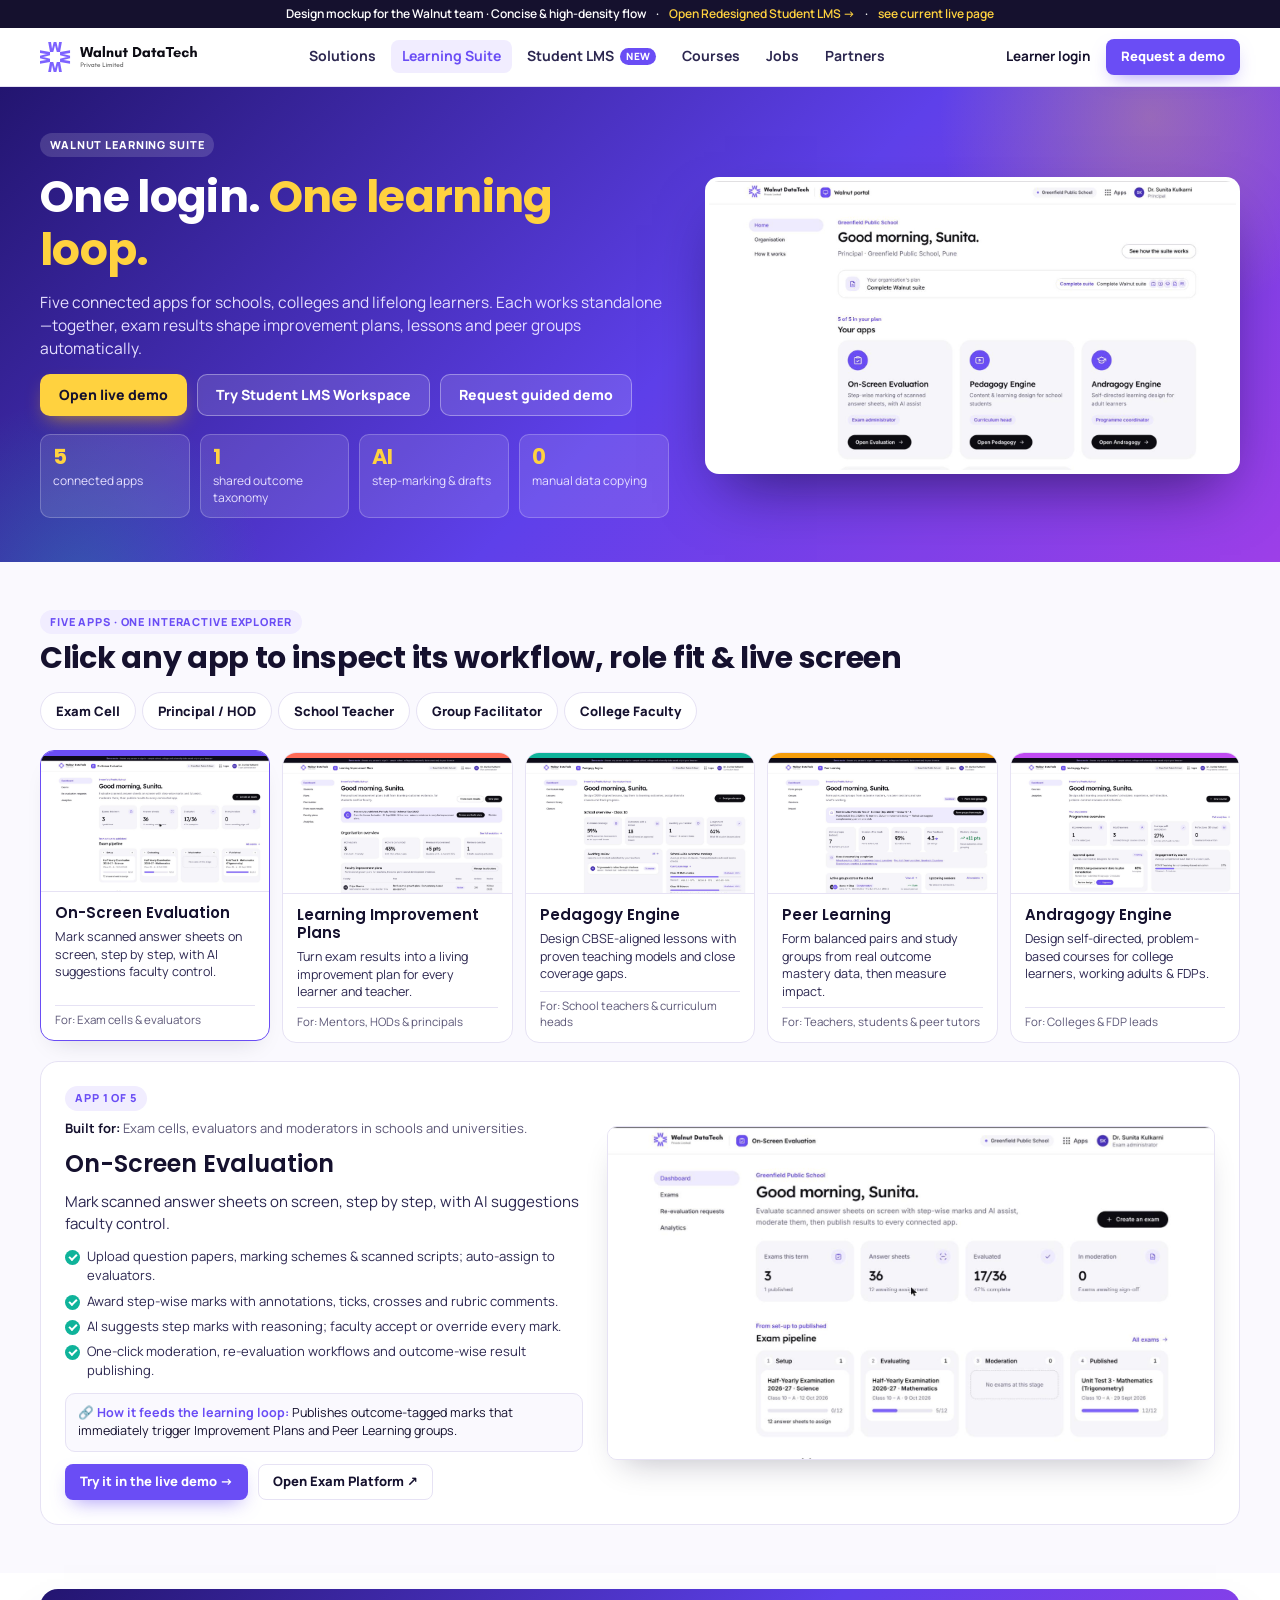
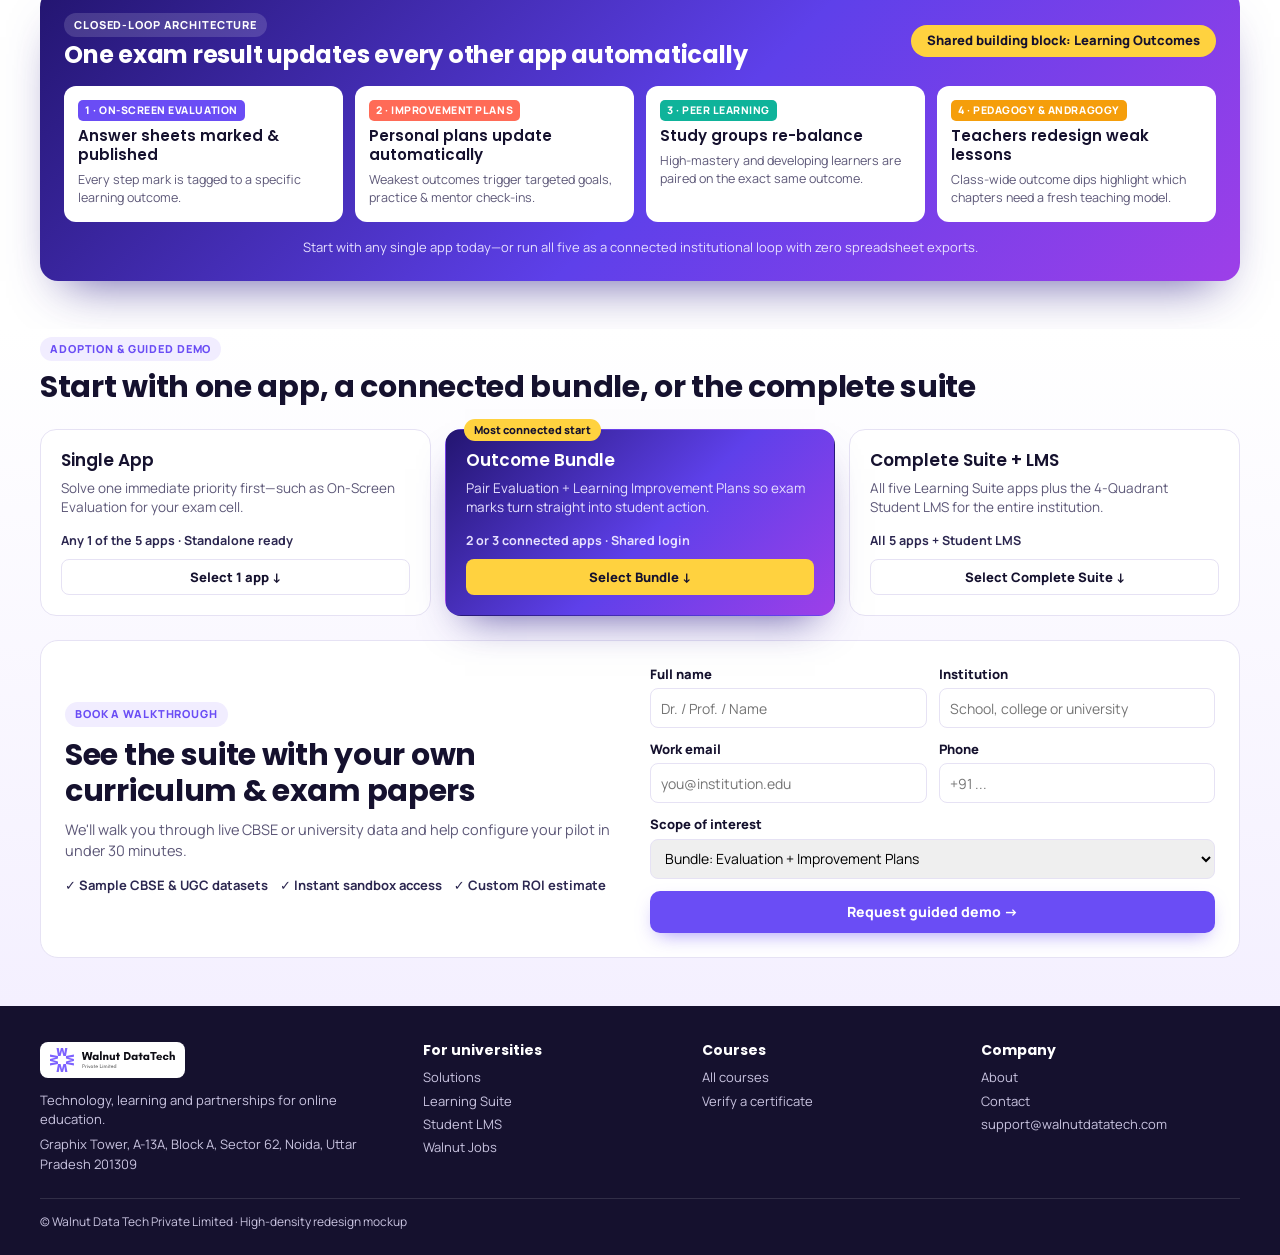
==== commit aa7fb6da: "Make Solutions & Learning Suite denser and add redesigned Student LMS workspace" ====
--- a/learning-suite.html
+++ b/learning-suite.html
@@ -8,11 +8,17 @@
 <meta name="description" content="Five connected apps for schools and colleges: On-Screen Evaluation, Learning Improvement Plans, Pedagogy Engine, Peer Learning and Andragogy Engine.">
 <link rel="preconnect" href="https://fonts.googleapis.com">
 <link rel="preconnect" href="https://fonts.gstatic.com" crossorigin>
-<link href="https://fonts.googleapis.com/css2?family=Poppins:wght@500;600;700&family=Manrope:wght@400;500;600;700&display=swap" rel="stylesheet">
-<link rel="stylesheet" href="styles.css?v=3">
+<link href="https://fonts.googleapis.com/css2?family=Poppins:wght@500;600;700&family=Manrope:wght@400;500;600;700;800&display=swap" rel="stylesheet">
+<link rel="stylesheet" href="styles.css?v=4">
 </head>
 <body>
-<div class="mock-banner">Design mockup for the Walnut team · not the live site · <a href="https://walnutdatatech.com/learning-suite/" style="color:#fff;text-decoration:underline">see current page</a></div>
+<div class="mock-banner">
+  <span>Design mockup for the Walnut team · Concise &amp; high-density flow</span>
+  <span>·</span>
+  <a href="lms.html">Open Redesigned Student LMS →</a>
+  <span>·</span>
+  <a href="https://walnutdatatech.com/learning-suite/">see current live page</a>
+</div>
 
 <header class="site-header">
   <div class="wrap">
@@ -20,134 +26,182 @@
     <nav class="nav" aria-label="Main">
       <a href="index.html">Solutions</a>
       <a href="learning-suite.html" class="active">Learning Suite</a>
+      <a href="lms.html">Student LMS <span class="badge-new">New</span></a>
       <a href="https://walnutdatatech.com/academy/">Courses</a>
       <a href="https://walnutdatatech.com/jobs/">Jobs</a>
       <a href="https://walnutdatatech.com/partners/">Partners</a>
-      <a href="https://walnutdatatech.com/about/">About</a>
     </nav>
     <div class="header-cta">
-      <a class="signin" href="https://walnutdatatech.com/">Sign in</a>
+      <a class="signin" href="lms.html">Learner login</a>
       <a class="btn btn-primary btn-sm" href="#demo-form">Request a demo</a>
     </div>
   </div>
 </header>
 
 <main>
-  <!-- Hero -->
+  <!-- Compact Hero -->
   <div class="hero">
     <div class="wrap">
       <div class="hero-text">
         <span class="eyebrow">Walnut Learning Suite</span>
         <h1>One login. <span class="accent">One learning loop.</span></h1>
-        <p class="lead">Five apps for schools, colleges and lifelong learners. Each works on its own. Together, exam results shape improvement plans, lessons and peer groups automatically.</p>
+        <p class="lead">Five connected apps for schools, colleges and lifelong learners. Each works standalone—together, exam results shape improvement plans, lessons and peer groups automatically.</p>
         <div class="btn-row">
-          <a class="btn btn-yellow" href="https://walnutdatatech.com/learning-suite/demo/">Open the live demo</a>
-          <a class="btn btn-ghost" href="#demo-form">Request a guided demo</a>
-        </div>
-        <p class="hero-note">Try it with sample CBSE data. No sign-up needed.</p>
+          <a class="btn btn-yellow" href="https://walnutdatatech.com/learning-suite/demo/">Open live demo</a>
+          <a class="btn btn-ghost" href="lms.html">Try Student LMS Workspace</a>
+          <a class="btn btn-ghost" href="#demo-form">Request guided demo</a>
+        </div>
+        <div class="stats">
+          <div class="stat"><b>5</b><span>connected apps</span></div>
+          <div class="stat"><b>1</b><span>shared outcome taxonomy</span></div>
+          <div class="stat"><b>AI</b><span>step-marking &amp; drafts</span></div>
+          <div class="stat"><b>0</b><span>manual data copying</span></div>
+        </div>
       </div>
       <div class="hero-shot"><img class="shot" src="images/portal.jpg" alt="Walnut portal: a principal's home screen with all five Learning Suite apps" width="1456" height="797"></div>
     </div>
   </div>
 
-  <!-- Five apps -->
-  <section>
-    <div class="wrap">
-      <div class="sec-head">
-        <span class="eyebrow">The apps</span>
-        <h2>Five apps at a glance</h2>
-        <p class="lead">Take one app, a bundle or the complete suite.</p>
-      </div>
-      <div class="grid-5" id="glance"></div>
-    </div>
-  </section>
-
-  <!-- Loop -->
-  <section style="padding-top:0">
-    <div class="wrap">
-      <div class="sec-head">
-        <span class="eyebrow">How the apps connect</span>
-        <h2>One result updates everything else</h2>
-        <p class="lead">Every app uses the same building block: the learning outcome. When results come in, the other apps update, with no copying between systems.</p>
-      </div>
-      <div class="loop">
-        <div class="core">Shared by all apps: learning outcomes</div>
-        <ol>
-          <li><span class="step">STEP 1 · ON-SCREEN EVALUATION</span><b>Answer sheets are marked and results published</b><span>Every mark is tied to a learning outcome.</span></li>
-          <li><span class="step">STEP 2 · IMPROVEMENT PLANS</span><b>Each learner's plan updates by itself</b><span>Weakest outcomes get goals, practice and a mentor.</span></li>
-          <li><span class="step">STEP 3 · PEER LEARNING</span><b>Study groups are re-formed</b><span>Strong and developing learners are paired on the same outcome.</span></li>
-          <li><span class="step">STEP 4 · PEDAGOGY ENGINE</span><b>Teachers see which outcomes need a new lesson</b><span>Lessons are redesigned before the next exam.</span></li>
-        </ol>
-        <p class="foot">The loop repeats every term. Each app also works fully on its own, so you can start with one and add the others later.</p>
-      </div>
-    </div>
-  </section>
-
-  <!-- App viewer -->
-  <section id="apps" style="background:#FBFAFF">
-    <div class="wrap">
-      <div class="sec-head"><span class="eyebrow">Inside each app</span><h2>See what each app does</h2></div>
-      <div class="tabs" role="tablist" aria-label="Apps" id="app-tabs"></div>
+  <!-- Unified Five Apps Strip + Interactive Deep-Dive Viewer (Eliminates duplicate scrolling between Glance and Viewer) -->
+  <section id="apps" style="background:var(--bg-subtle)">
+    <div class="wrap">
+      <div class="sec-head-row">
+        <div>
+          <span class="eyebrow">Five apps · One interactive explorer</span>
+          <h2 style="margin-top:6px">Click any app to inspect its workflow, role fit &amp; live screen</h2>
+        </div>
+        <div class="tabs" role="tablist" aria-label="Filter by role">
+          <button type="button" class="tab" onclick="selectApp(0)">Exam Cell</button>
+          <button type="button" class="tab" onclick="selectApp(1)">Principal / HOD</button>
+          <button type="button" class="tab" onclick="selectApp(2)">School Teacher</button>
+          <button type="button" class="tab" onclick="selectApp(3)">Group Facilitator</button>
+          <button type="button" class="tab" onclick="selectApp(4)">College Faculty</button>
+        </div>
+      </div>
+
+      <!-- 5 Compact Interactive Cards act as the selector for the Live Viewer right below -->
+      <div class="grid-5" id="glance" style="margin-bottom:18px"></div>
+
+      <!-- Connected Viewer Panel -->
       <div class="viewer">
         <div class="info">
-          <h3 id="v-name" style="font-size:28px"></h3>
-          <p id="v-does" style="font-size:17px"></p>
-          <p class="for"><b>For:</b> <span id="v-who"></span></p>
-          <ul class="ticks" id="v-points" style="grid-template-columns:1fr"></ul>
-          <div class="btn-row"><a class="btn btn-primary btn-sm" id="v-demo" href="https://walnutdatatech.com/learning-suite/demo/">Try it in the demo</a></div>
-        </div>
-        <div class="shot-frame" style="border-radius:12px;overflow:hidden;border:1px solid var(--line);background:#fff;box-shadow:0 20px 40px -20px rgba(30,30,72,.3)"><img class="shot" id="v-img" src="images/evaluation.jpg" alt="" width="1456" height="797"></div>
+          <div style="display:flex;align-items:center;gap:8px;flex-wrap:wrap">
+            <span class="eyebrow" id="v-badge">App 1 of 5</span>
+            <span class="for"><b>Built for:</b> <span id="v-who"></span></span>
+          </div>
+          <h3 id="v-name" style="font-size:24px"></h3>
+          <p id="v-does" style="font-size:15px;color:var(--text)"></p>
+          <ul class="ticks" id="v-points"></ul>
+          <div style="background:var(--bg-subtle);border:1px solid var(--line);border-radius:10px;padding:10px 12px;font-size:12.5px">
+            <b style="color:var(--violet)">🔗 How it feeds the learning loop:</b> <span id="v-loop"></span>
+          </div>
+          <div class="btn-row">
+            <a class="btn btn-primary btn-sm" id="v-demo" href="https://walnutdatatech.com/learning-suite/demo/">Try it in the live demo →</a>
+            <a class="btn btn-outline btn-sm" href="https://exams.collegeranger.com" target="_blank" rel="noopener">Open Exam Platform ↗</a>
+          </div>
+        </div>
+        <div class="shot-frame"><img class="shot" id="v-img" src="images/evaluation.jpg" alt="" width="1456" height="797"></div>
       </div>
     </div>
   </section>
 
-  <!-- By role -->
-  <section>
-    <div class="wrap">
-      <div class="sec-head"><span class="eyebrow">Where to start</span><h2>Find your app by role</h2></div>
-      <div class="table-wrap">
-        <table>
-          <thead><tr><th scope="col">If you are…</th><th scope="col">Start with</th><th scope="col">You'll use it to</th></tr></thead>
-          <tbody>
-            <tr><td>Exam cell or evaluator</td><td class="app">On-Screen Evaluation</td><td>Mark, moderate and publish results faster</td></tr>
-            <tr><td>Principal, HOD or mentor</td><td class="app">Learning Improvement Plans</td><td>Track each learner's and teacher's improvement</td></tr>
-            <tr><td>School teacher or curriculum head</td><td class="app">Pedagogy Engine</td><td>Plan CBSE-aligned lessons and close coverage gaps</td></tr>
-            <tr><td>Teacher running group work</td><td class="app">Peer Learning</td><td>Build study groups and measure their impact</td></tr>
-            <tr><td>College faculty or FDP lead</td><td class="app">Andragogy Engine</td><td>Design self-directed courses for adult learners</td></tr>
-          </tbody>
-        </table>
+  <!-- How the Loop Connects + Interactive Outcome Simulator -->
+  <section style="padding-top:16px">
+    <div class="wrap">
+      <div class="loop">
+        <div class="loop-head">
+          <div>
+            <span class="eyebrow" style="background:rgba(255,255,255,.15);color:#fff">Closed-Loop Architecture</span>
+            <h2 style="color:#fff;margin-top:4px;font-size:24px">One exam result updates every other app automatically</h2>
+          </div>
+          <div class="core">Shared building block: Learning Outcomes</div>
+        </div>
+        <ol>
+          <li onclick="selectApp(0);document.getElementById('apps').scrollIntoView()" style="cursor:pointer">
+            <span class="step">1 · ON-SCREEN EVALUATION</span>
+            <b>Answer sheets marked &amp; published</b>
+            <span>Every step mark is tagged to a specific learning outcome.</span>
+          </li>
+          <li onclick="selectApp(1);document.getElementById('apps').scrollIntoView()" style="cursor:pointer">
+            <span class="step">2 · IMPROVEMENT PLANS</span>
+            <b>Personal plans update automatically</b>
+            <span>Weakest outcomes trigger targeted goals, practice &amp; mentor check-ins.</span>
+          </li>
+          <li onclick="selectApp(3);document.getElementById('apps').scrollIntoView()" style="cursor:pointer">
+            <span class="step">3 · PEER LEARNING</span>
+            <b>Study groups re-balance</b>
+            <span>High-mastery and developing learners are paired on the exact same outcome.</span>
+          </li>
+          <li onclick="selectApp(2);document.getElementById('apps').scrollIntoView()" style="cursor:pointer">
+            <span class="step">4 · PEDAGOGY &amp; ANDRAGOGY</span>
+            <b>Teachers redesign weak lessons</b>
+            <span>Class-wide outcome dips highlight which chapters need a fresh teaching model.</span>
+          </li>
+        </ol>
+        <p class="foot">Start with any single app today—or run all five as a connected institutional loop with zero spreadsheet exports.</p>
       </div>
     </div>
   </section>
 
-  <!-- Ways to buy -->
-  <section style="padding-top:0">
-    <div class="wrap">
-      <div class="sec-head"><span class="eyebrow">Plans</span><h2>Start small or take the whole suite</h2></div>
-      <div class="grid-3">
-        <div class="plan"><h3>One app</h3><p>Solve one problem first, for example on-screen marking for your exam cell.</p><span class="apps">Any 1 of the 5 apps</span><a class="btn btn-outline btn-sm" href="#demo-form">Ask for pricing</a></div>
-        <div class="plan featured"><span class="tag">Most connected start</span><h3>A bundle</h3><p>Evaluation plus Improvement Plans, so results turn straight into action.</p><span class="apps">2 or more apps</span><a class="btn btn-primary btn-sm" href="#demo-form">Ask for pricing</a></div>
-        <div class="plan"><h3>Complete suite</h3><p>All five apps behind one login for the whole school or college.</p><span class="apps">All 5 apps</span><a class="btn btn-outline btn-sm" href="#demo-form">Ask for pricing</a></div>
-      </div>
-    </div>
-  </section>
-
-  <!-- Demo form -->
-  <section id="demo-form" style="background:linear-gradient(180deg,#FFFFFF,#F1EDFF)">
-    <div class="wrap grid-2" style="align-items:start">
+  <!-- Plans + Demo Form Side-by-Side in One High-Density Section -->
+  <section id="demo-form" style="padding-top:8px;background:linear-gradient(180deg,#FFFFFF,#F4F0FF)">
+    <div class="wrap">
       <div class="sec-head">
-        <span class="eyebrow">Request a demo</span>
-        <h2>See the suite with your own use case</h2>
-        <p class="lead">We'll walk you through it with sample CBSE data and help you choose one app, a bundle or the complete suite.</p>
-      </div>
-      <form class="demo" onsubmit="event.preventDefault();this.querySelector('button').textContent='Thanks, this is a mockup form';">
-        <label>Full name<input type="text" autocomplete="name"></label>
-        <label>School, college or university<input type="text" autocomplete="organization"></label>
-        <label>Work email<input type="email" autocomplete="email"></label>
-        <label>Phone (optional)<input type="tel" autocomplete="tel"></label>
-        <label class="full">Which apps interest you?<select><option>Not sure yet</option><option>On-Screen Evaluation</option><option>Learning Improvement Plans</option><option>Pedagogy Engine</option><option>Peer Learning</option><option>Andragogy Engine</option><option>Complete suite</option></select></label>
-        <button class="btn btn-primary full" type="submit">Request a demo</button>
-      </form>
+        <span class="eyebrow">Adoption &amp; Guided Demo</span>
+        <h2>Start with one app, a connected bundle, or the complete suite</h2>
+      </div>
+      <div class="grid-3" style="margin-bottom:24px">
+        <div class="plan">
+          <h3>Single App</h3>
+          <p>Solve one immediate priority first—such as On-Screen Evaluation for your exam cell.</p>
+          <span class="apps">Any 1 of the 5 apps · Standalone ready</span>
+          <button type="button" class="btn btn-outline btn-sm" onclick="pickPlan('On-Screen Evaluation')">Select 1 app ↓</button>
+        </div>
+        <div class="plan featured">
+          <span class="tag">Most connected start</span>
+          <h3>Outcome Bundle</h3>
+          <p>Pair Evaluation + Learning Improvement Plans so exam marks turn straight into student action.</p>
+          <span class="apps">2 or 3 connected apps · Shared login</span>
+          <button type="button" class="btn btn-yellow btn-sm" onclick="pickPlan('Bundle: Evaluation + Improvement Plans')">Select Bundle ↓</button>
+        </div>
+        <div class="plan">
+          <h3>Complete Suite + LMS</h3>
+          <p>All five Learning Suite apps plus the 4-Quadrant Student LMS for the entire institution.</p>
+          <span class="apps">All 5 apps + Student LMS</span>
+          <button type="button" class="btn btn-outline btn-sm" onclick="pickPlan('Complete suite')">Select Complete Suite ↓</button>
+        </div>
+      </div>
+
+      <div class="grid-2" style="align-items:center;background:#fff;border:1.5px solid var(--line);border-radius:18px;padding:24px">
+        <div style="display:flex;flex-direction:column;gap:10px">
+          <span class="eyebrow">Book a walkthrough</span>
+          <h2>See the suite with your own curriculum &amp; exam papers</h2>
+          <p class="lead" style="font-size:14.5px">We'll walk you through live CBSE or university data and help configure your pilot in under 30 minutes.</p>
+          <div style="display:flex;gap:12px;flex-wrap:wrap;margin-top:4px;font-size:13px;font-weight:700;color:var(--text)">
+            <span>✓ Sample CBSE &amp; UGC datasets</span>
+            <span>✓ Instant sandbox access</span>
+            <span>✓ Custom ROI estimate</span>
+          </div>
+        </div>
+        <form class="demo" style="border:0;padding:0;box-shadow:none" onsubmit="event.preventDefault();this.querySelector('button').textContent='Request received ✓ (Mockup)';">
+          <label>Full name<input type="text" autocomplete="name" placeholder="Dr. / Prof. / Name" required></label>
+          <label>Institution<input type="text" autocomplete="organization" placeholder="School, college or university" required></label>
+          <label>Work email<input type="email" autocomplete="email" placeholder="you@institution.edu" required></label>
+          <label>Phone<input type="tel" autocomplete="tel" placeholder="+91 ..."></label>
+          <label class="full">Scope of interest
+            <select id="plan-select">
+              <option>Bundle: Evaluation + Improvement Plans</option>
+              <option>On-Screen Evaluation</option>
+              <option>Learning Improvement Plans</option>
+              <option>Pedagogy Engine</option>
+              <option>Peer Learning</option>
+              <option>Andragogy Engine</option>
+              <option>Complete suite</option>
+            </select>
+          </label>
+          <button class="btn btn-primary full" type="submit">Request guided demo →</button>
+        </form>
+      </div>
     </div>
   </section>
 </main>
@@ -155,41 +209,57 @@
 <footer class="site-footer">
   <div class="wrap">
     <div class="cols">
-      <div><span class="logo-box"><img src="images/logo.svg" alt="Walnut DataTech" style="height:28px"></span><p>Technology, learning and partnerships for online education.</p><p style="margin-top:10px">Graphix Tower, A-13A, Block A, Sector 62, Noida, Uttar Pradesh 201309</p></div>
-      <div><h4>For universities</h4><a href="index.html">Solutions</a><a href="learning-suite.html">Learning Suite</a><a href="https://walnutdatatech.com/jobs/">Walnut Jobs</a></div>
+      <div><span class="logo-box"><img src="images/logo.svg" alt="Walnut DataTech" style="height:24px"></span><p>Technology, learning and partnerships for online education.</p><p style="margin-top:6px">Graphix Tower, A-13A, Block A, Sector 62, Noida, Uttar Pradesh 201309</p></div>
+      <div><h4>For universities</h4><a href="index.html">Solutions</a><a href="learning-suite.html">Learning Suite</a><a href="lms.html">Student LMS</a><a href="https://walnutdatatech.com/jobs/">Walnut Jobs</a></div>
       <div><h4>Courses</h4><a href="https://walnutdatatech.com/academy/">All courses</a><a href="https://walnutdatatech.com/">Verify a certificate</a></div>
       <div><h4>Company</h4><a href="https://walnutdatatech.com/about/">About</a><a href="https://walnutdatatech.com/contact/">Contact</a><a href="mailto:support@walnutdatatech.com">support@walnutdatatech.com</a></div>
     </div>
-    <p class="copy">© Walnut Data Tech Private Limited · Redesign mockup</p>
+    <p class="copy">© Walnut Data Tech Private Limited · High-density redesign mockup</p>
   </div>
 </footer>
 
 <script>
 const APPS=[
-  {name:'On-Screen Evaluation',img:'evaluation',demo:'evaluation/',does:'Mark scanned answer sheets on screen, step by step, with AI suggestions you control.',who:'Exam cells and evaluators',whoLong:'Exam cells, evaluators and moderators in schools and colleges.',points:['Upload question papers, marking schemes and scanned answer sheets, then assign them to evaluators.','Award marks for each step of the marking scheme, with ticks, crosses and comments on the page.','AI suggests step marks with a reason; faculty accept or override every one.','Moderation, re-evaluation requests and outcome-wise results, published in one click.']},
-  {name:'Learning Improvement Plans',img:'plans',demo:'plans/',does:'Turn results into a personal improvement plan for every student and teacher.',who:'Mentors, class teachers, principals',whoLong:'Mentors, class teachers, principals and heads of department.',points:['Plans start from each learner’s weakest learning outcomes, with a baseline and a target.','Suggested goals, practice and content, with mentor check-ins and progress tracking.','Progress updates by itself when new results are published.','Professional plans for faculty, linked to teacher development.']},
-  {name:'Pedagogy Engine',img:'pedagogy',demo:'pedagogy/',does:'Design CBSE-aligned lessons with proven teaching models and track class progress.',who:'School teachers, curriculum heads',whoLong:'School teachers, content designers and curriculum heads.',points:['A curriculum map of NCERT chapters and learning outcomes, with coverage gaps highlighted.','A lesson designer built on 5E, gradual release and experiential models, with an AI first draft.','A shared content library, with review and approval by the curriculum head.']},
-  {name:'Peer Learning',img:'peer',demo:'peer/',does:'Form pairs and study groups from real outcome data, then run and measure sessions.',who:'Teachers, students, peer tutors',whoLong:'Teachers who facilitate, students and peer tutors.',points:['Suggested pairs and groups that match strong and developing learners on the same outcomes.','Sessions with agendas, attendance and shared tasks.','Peer feedback after every session.','Impact reports that show mastery before and after.']},
-  {name:'Andragogy Engine',img:'andragogy',demo:'andragogy/',does:'Design self-directed courses for college students, working professionals and teachers.',who:'Colleges, faculty development',whoLong:'Colleges, faculty development programmes and individual learners.',points:['Course design around adult-learning principles, with a completeness check.','Module templates for experiential, problem-based, case and flipped learning.','Learners set their own goals, choose their path and keep a reflection journal.','Faculty review reflections and see where each learner needs support.']}
+  {name:'On-Screen Evaluation',img:'evaluation',demo:'evaluation/',does:'Mark scanned answer sheets on screen, step by step, with AI suggestions faculty control.',who:'Exam cells & evaluators',whoLong:'Exam cells, evaluators and moderators in schools and universities.',loop:'Publishes outcome-tagged marks that immediately trigger Improvement Plans and Peer Learning groups.',points:['Upload question papers, marking schemes & scanned scripts; auto-assign to evaluators.','Award step-wise marks with annotations, ticks, crosses and rubric comments.','AI suggests step marks with reasoning; faculty accept or override every mark.','One-click moderation, re-evaluation workflows and outcome-wise result publishing.']},
+  {name:'Learning Improvement Plans',img:'plans',demo:'plans/',does:'Turn exam results into a living improvement plan for every learner and teacher.',who:'Mentors, HODs & principals',whoLong:'Mentors, class teachers, principals and heads of department.',loop:'Consumes outcome gaps from Evaluation and tracks mastery gains after Peer Learning & new lessons.',points:['Auto-identifies each learner’s weakest outcomes with baseline and target scores.','Recommends targeted practice, study resources and scheduled mentor check-ins.','Progress bars update automatically whenever new quiz or exam results arrive.','Includes faculty professional development plans tied to class outcome trends.']},
+  {name:'Pedagogy Engine',img:'pedagogy',demo:'pedagogy/',does:'Design CBSE-aligned lessons with proven teaching models and close coverage gaps.',who:'School teachers & curriculum heads',whoLong:'School teachers, instructional designers and curriculum heads.',loop:'Highlights class-wide weak outcomes from recent exams so teachers can redesign those specific lessons.',points:['Interactive map of NCERT chapters & learning outcomes with real-time coverage heatmaps.','Structured lesson builder using 5E, Gradual Release and Experiential templates + AI first drafts.','Shared school repository with HOD review, approval and classroom pacing tracker.']},
+  {name:'Peer Learning',img:'peer',demo:'peer/',does:'Form balanced pairs and study groups from real outcome mastery data, then measure impact.',who:'Teachers, students & peer tutors',whoLong:'Classroom facilitators, students and peer tutors.',loop:'Pairs learners who excelled on an outcome with peers currently working on that same outcome.',points:['Algorithmic group suggestions matching high-mastery and developing learners per outcome.','Structured session agendas, attendance tracking and collaborative tasks.','360° peer feedback and pre/post mastery comparison reports.']},
+  {name:'Andragogy Engine',img:'andragogy',demo:'andragogy/',does:'Design self-directed, problem-based courses for college learners, working adults & FDPs.',who:'Colleges & FDP leads',whoLong:'Colleges, faculty development programmes and adult learners.',loop:'Connects adult self-reflection journals and project rubrics back to institutional competency goals.',points:['Built around adult-learning principles with automated course completeness checks.','Templates for case-study, problem-based, experiential and flipped-classroom modules.','Learner goal-setting, flexible pathways and faculty-reviewed reflection journals.']}
 ];
 let cur=0;
-const g=document.getElementById('glance');
-APPS.forEach((a,i)=>{
-  const c=document.createElement('article');c.className='app-card';
-  c.innerHTML=`<div class="band"></div><img class="thumb" src="images/${a.img}.jpg" alt="${a.name} dashboard" loading="lazy"><div class="body"><h3>${a.name}</h3><p>${a.does}</p><p class="who">For: ${a.who}</p></div>`;
-  const b=document.createElement('button');b.type='button';b.className='btn btn-outline btn-sm';b.textContent='See inside';
-  b.onclick=()=>{cur=i;render();document.getElementById('apps').scrollIntoView()};
-  c.querySelector('.body').appendChild(b);g.appendChild(c);
-});
+
+function selectApp(i){
+  cur=i;
+  render();
+}
+
+function pickPlan(val){
+  const sel=document.getElementById('plan-select');
+  sel.value=val;
+  sel.focus();
+}
+
 function render(){
-  const t=document.getElementById('app-tabs');t.innerHTML='';
-  APPS.forEach((a,i)=>{const b=document.createElement('button');b.type='button';b.className='tab';b.textContent=a.name;b.setAttribute('role','tab');b.setAttribute('aria-selected',i===cur);b.onclick=()=>{cur=i;render()};t.appendChild(b)});
+  const g=document.getElementById('glance');
+  g.innerHTML='';
+  APPS.forEach((a,i)=>{
+    const c=document.createElement('article');
+    c.className='app-card'+(i===cur?' active-card':'');
+    c.onclick=()=>selectApp(i);
+    c.innerHTML=`<div class="band"></div><img class="thumb" src="images/${a.img}.jpg" alt="${a.name} dashboard" loading="lazy"><div class="body"><h3>${a.name}</h3><p>${a.does}</p><p class="who">For: ${a.who}</p></div>`;
+    g.appendChild(c);
+  });
+
   const a=APPS[cur];
+  document.getElementById('v-badge').textContent=`App ${cur+1} of 5`;
   document.getElementById('v-name').textContent=a.name;
   document.getElementById('v-does').textContent=a.does;
   document.getElementById('v-who').textContent=a.whoLong;
+  document.getElementById('v-loop').textContent=a.loop;
   document.getElementById('v-points').innerHTML=a.points.map(p=>`<li>${p}</li>`).join('');
-  const img=document.getElementById('v-img');img.src=`images/${a.img}.jpg`;img.alt=`${a.name} dashboard in the Walnut demo`;
+  const img=document.getElementById('v-img');
+  img.src=`images/${a.img}.jpg`;
+  img.alt=`${a.name} dashboard in the Walnut demo`;
   document.getElementById('v-demo').href='https://walnutdatatech.com/learning-suite/demo/'+a.demo;
 }
 render();
--- a/styles.css
+++ b/styles.css
@@ -1,136 +1,149 @@
-/* Walnut theme: built on the logo violet (#7D62FF) + logo ink (#0D0C14), with vibrant accents */
+/* Walnut theme: built on the logo violet (#7D62FF) + logo ink (#0D0C14), refined for high density & flow */
 :root{
   --ink:#15112E; --text:#2C2750; --muted:#5D5878;
   --violet:#6A4DF5; --violet-dark:#5236D9; --violet-logo:#7D62FF; --violet-soft:#F1EDFF;
   --fuchsia:#C04BF2; --yellow:#FFD23F; --yellow-dark:#F5BC00;
   --coral:#FF6B57; --coral-soft:#FFEEEB; --teal:#0FB39A; --teal-soft:#E3F8F4; --amber:#F59E0B; --amber-soft:#FFF4E0;
-  --line:#E9E6F5; --card:#F7F5FF; --white:#FFFFFF;
-  --grad:linear-gradient(135deg,#2B1C86 0%,#6A4DF5 52%,#B04BF0 100%);
-  --radius:14px;
+  --line:#E6E2F4; --card:#F8F6FF; --white:#FFFFFF; --bg-subtle:#FAF9FE;
+  --grad:linear-gradient(135deg,#231570 0%,#5E40EA 54%,#9D3FE8 100%);
+  --radius:12px;
 }
 *{box-sizing:border-box}
 html{scroll-behavior:smooth}
-body{margin:0;font-family:Manrope,system-ui,sans-serif;color:var(--ink);background:var(--white);line-height:1.55;-webkit-font-smoothing:antialiased}
-h1,h2,h3{font-family:Poppins,system-ui,sans-serif;color:var(--ink);margin:0;line-height:1.18}
-h1{font-size:clamp(34px,5vw,58px);font-weight:700;letter-spacing:-.01em}
-h2{font-size:clamp(26px,3.2vw,40px);font-weight:700;letter-spacing:-.01em}
-h3{font-size:20px;font-weight:600}
+body{margin:0;font-family:Manrope,system-ui,-apple-system,sans-serif;color:var(--ink);background:var(--white);line-height:1.48;-webkit-font-smoothing:antialiased;font-size:14.5px}
+h1,h2,h3,h4{font-family:Poppins,system-ui,sans-serif;color:var(--ink);margin:0;line-height:1.2}
+h1{font-size:clamp(28px,3.6vw,44px);font-weight:700;letter-spacing:-.015em}
+h2{font-size:clamp(22px,2.4vw,30px);font-weight:700;letter-spacing:-.01em}
+h3{font-size:17px;font-weight:600}
 p{margin:0}
-a{color:var(--violet)}
-a{text-decoration:none}
+a{color:var(--violet);text-decoration:none}
 a:hover{color:var(--violet-dark)}
 img{max-width:100%;display:block}
-.wrap{max-width:1200px;margin:0 auto;padding:0 20px}
-.eyebrow{display:inline-flex;align-self:flex-start;font-size:12px;font-weight:800;letter-spacing:.1em;text-transform:uppercase;color:var(--violet);background:var(--violet-soft);padding:6px 12px;border-radius:999px}
-.lead{font-size:18px;color:var(--muted);max-width:680px}
+.wrap{max-width:1240px;margin:0 auto;padding:0 20px}
+.eyebrow{display:inline-flex;align-self:flex-start;font-size:11px;font-weight:800;letter-spacing:.08em;text-transform:uppercase;color:var(--violet);background:var(--violet-soft);padding:4px 10px;border-radius:999px}
+.lead{font-size:15.5px;color:var(--muted);max-width:660px;line-height:1.5}
 .accent{background:linear-gradient(90deg,var(--violet),var(--fuchsia));-webkit-background-clip:text;background-clip:text;color:transparent}
-section{padding:80px 0}
-.sec-head{display:flex;flex-direction:column;gap:12px;margin-bottom:36px}
+section{padding:48px 0}
+.sec-head{display:flex;flex-direction:column;gap:8px;margin-bottom:24px}
+.sec-head-row{display:flex;justify-content:space-between;align-items:flex-end;gap:16px;flex-wrap:wrap;margin-bottom:22px}
 
 /* Buttons */
-.btn{display:inline-flex;align-items:center;justify-content:center;gap:8px;min-height:50px;padding:0 24px;border-radius:12px;font-weight:800;font-size:15px;border:2px solid transparent;cursor:pointer;font-family:inherit;transition:transform .15s,background .15s,box-shadow .15s}
+.btn{display:inline-flex;align-items:center;justify-content:center;gap:7px;min-height:42px;padding:0 18px;border-radius:10px;font-weight:800;font-size:14px;border:1.5px solid transparent;cursor:pointer;font-family:inherit;transition:transform .12s,background .12s,box-shadow .12s,border-color .12s;white-space:nowrap}
 .btn:hover{transform:translateY(-1px)}
-.btn-primary{background:var(--violet);color:#fff;box-shadow:0 10px 24px -10px rgba(106,77,245,.7)}
+.btn-primary{background:var(--violet);color:#fff;box-shadow:0 8px 20px -8px rgba(106,77,245,.65)}
 .btn-primary:hover{background:var(--violet-dark);color:#fff}
-.btn-yellow{background:var(--yellow);color:var(--ink);box-shadow:0 10px 24px -10px rgba(245,188,0,.8)}
+.btn-yellow{background:var(--yellow);color:var(--ink);box-shadow:0 8px 20px -8px rgba(245,188,0,.75)}
 .btn-yellow:hover{background:var(--yellow-dark);color:var(--ink)}
 .btn-outline{background:#fff;color:var(--ink);border-color:var(--line)}
 .btn-outline:hover{border-color:var(--violet);color:var(--violet)}
-.btn-ghost{background:rgba(255,255,255,.12);color:#fff;border-color:rgba(255,255,255,.45)}
+.btn-ghost{background:rgba(255,255,255,.12);color:#fff;border-color:rgba(255,255,255,.35)}
 .btn-ghost:hover{background:rgba(255,255,255,.22);color:#fff}
 .btn-dark{background:var(--ink);color:#fff}
 .btn-dark:hover{background:#000;color:#fff}
-.btn-sm{min-height:42px;padding:0 18px;font-size:14px;border-radius:10px}
-.btn-row{display:flex;flex-wrap:wrap;gap:12px;align-items:center}
+.btn-sm{min-height:36px;padding:0 14px;font-size:13px;border-radius:8px}
+.btn-xs{min-height:30px;padding:0 10px;font-size:12px;border-radius:7px;font-weight:700}
+.btn-row{display:flex;flex-wrap:wrap;gap:10px;align-items:center}
 
 /* Header */
-.mock-banner{background:var(--ink);color:#fff;text-align:center;font-size:13px;font-weight:600;padding:7px 12px}
+.mock-banner{background:var(--ink);color:#fff;text-align:center;font-size:12px;font-weight:600;padding:5px 12px;display:flex;justify-content:center;align-items:center;gap:10px;flex-wrap:wrap}
 .mock-banner a{color:var(--yellow)!important}
-.site-header{position:sticky;top:0;z-index:10;background:rgba(255,255,255,.92);backdrop-filter:blur(10px);border-bottom:1px solid var(--line)}
-.site-header .wrap{display:flex;align-items:center;justify-content:space-between;gap:16px;min-height:70px;flex-wrap:wrap}
-.logo img{height:36px;width:auto}
-.nav{display:flex;flex-wrap:wrap;gap:6px;font-size:15px;font-weight:700}
-.nav a{color:var(--text);padding:8px 12px;border-radius:10px}
+.site-header{position:sticky;top:0;z-index:30;background:rgba(255,255,255,.94);backdrop-filter:blur(12px);border-bottom:1px solid var(--line)}
+.site-header .wrap{display:flex;align-items:center;justify-content:space-between;gap:14px;min-height:58px;flex-wrap:wrap}
+.logo img{height:30px;width:auto}
+.nav{display:flex;flex-wrap:wrap;gap:4px;font-size:14px;font-weight:700}
+.nav a{color:var(--text);padding:6px 11px;border-radius:8px;display:inline-flex;align-items:center;gap:6px}
 .nav a:hover{background:var(--violet-soft);color:var(--violet)}
 .nav a.active{background:var(--violet-soft);color:var(--violet)}
-.header-cta{display:flex;gap:10px;align-items:center}
-.header-cta .signin{color:var(--ink);font-weight:700;font-size:15px;padding:0 8px}
-
-/* Hero (vibrant violet gradient) */
-.hero{background:var(--grad);padding:80px 0 72px;position:relative;overflow:hidden;color:#fff}
-.hero::before{content:"";position:absolute;width:520px;height:520px;border-radius:50%;background:radial-gradient(circle,rgba(255,210,63,.35),transparent 65%);top:-200px;right:-120px}
-.hero::after{content:"";position:absolute;width:460px;height:460px;border-radius:50%;background:radial-gradient(circle,rgba(15,179,154,.35),transparent 65%);bottom:-260px;left:-140px}
-.hero .wrap{display:grid;grid-template-columns:1.05fr .95fr;gap:48px;align-items:center;position:relative;z-index:1}
-.hero-text{display:flex;flex-direction:column;gap:22px}
+.nav .badge-new{font-size:10px;font-weight:800;text-transform:uppercase;background:var(--violet);color:#fff;padding:1px 6px;border-radius:999px;letter-spacing:.04em}
+.header-cta{display:flex;gap:8px;align-items:center}
+.header-cta .signin{color:var(--ink);font-weight:700;font-size:13.5px;padding:0 8px}
+
+/* Hero (compact & dense) */
+.hero{background:var(--grad);padding:46px 0 44px;position:relative;overflow:hidden;color:#fff}
+.hero::before{content:"";position:absolute;width:460px;height:460px;border-radius:50%;background:radial-gradient(circle,rgba(255,210,63,.28),transparent 65%);top:-200px;right:-100px}
+.hero::after{content:"";position:absolute;width:400px;height:400px;border-radius:50%;background:radial-gradient(circle,rgba(15,179,154,.28),transparent 65%);bottom:-220px;left:-120px}
+.hero .wrap{display:grid;grid-template-columns:1.08fr .92fr;gap:36px;align-items:center;position:relative;z-index:1}
+.hero-text{display:flex;flex-direction:column;gap:14px}
 .hero h1{color:#fff}
 .hero h1 .accent{background:none;-webkit-background-clip:initial;background-clip:initial;color:var(--yellow)}
 .hero .lead{color:#E6E0FF}
-.hero .eyebrow{background:rgba(255,255,255,.16);color:#fff}
-.hero-note{font-size:13px;color:#D9D1FF}
-.hero-shot{border-radius:18px;overflow:hidden;box-shadow:0 40px 80px -24px rgba(10,5,40,.6);border:6px solid rgba(255,255,255,.18);background:#fff;transform:rotate(1.2deg)}
+.hero .eyebrow{background:rgba(255,255,255,.15);color:#fff}
+.hero-note{font-size:12.5px;color:#D9D1FF}
+.hero-shot{border-radius:14px;overflow:hidden;box-shadow:0 28px 60px -20px rgba(10,5,40,.6);border:4px solid rgba(255,255,255,.18);background:#fff}
 .shot{width:100%;height:auto;aspect-ratio:1456/797;object-fit:cover;object-position:left bottom}
-.stats{display:grid;grid-template-columns:repeat(4,minmax(0,1fr));gap:12px;margin-top:6px}
-.stat{background:rgba(255,255,255,.12);border:1px solid rgba(255,255,255,.25);border-radius:var(--radius);padding:14px 16px}
-.stat b{display:block;font-family:Poppins,sans-serif;font-size:26px;font-weight:700;color:var(--yellow);white-space:nowrap}
-.stat span{font-size:13px;color:#E6E0FF}
+.stats{display:grid;grid-template-columns:repeat(4,minmax(0,1fr));gap:10px;margin-top:4px}
+.stat{background:rgba(255,255,255,.11);border:1px solid rgba(255,255,255,.22);border-radius:10px;padding:10px 12px}
+.stat b{display:block;font-family:Poppins,sans-serif;font-size:21px;font-weight:700;color:var(--yellow);white-space:nowrap;line-height:1.15}
+.stat span{font-size:12px;color:#E6E0FF;display:block;margin-top:2px}
 
 /* Cards and grids */
-.grid-4{display:grid;grid-template-columns:repeat(4,minmax(0,1fr));gap:16px}
-.grid-3{display:grid;grid-template-columns:repeat(3,minmax(0,1fr));gap:16px}
-.grid-2{display:grid;grid-template-columns:repeat(2,minmax(0,1fr));gap:24px}
-.grid-5{display:grid;grid-template-columns:repeat(5,minmax(0,1fr));gap:14px}
-.card{background:var(--card);border-radius:var(--radius);padding:24px;display:flex;flex-direction:column;gap:10px}
-.card .ico{width:44px;height:44px;border-radius:12px;display:flex;align-items:center;justify-content:center;color:#fff;font-weight:800;font-family:Poppins,sans-serif}
+.grid-4{display:grid;grid-template-columns:repeat(4,minmax(0,1fr));gap:14px}
+.grid-3{display:grid;grid-template-columns:repeat(3,minmax(0,1fr));gap:14px}
+.grid-2{display:grid;grid-template-columns:repeat(2,minmax(0,1fr));gap:20px}
+.grid-5{display:grid;grid-template-columns:repeat(5,minmax(0,1fr));gap:12px}
+.card{background:var(--card);border-radius:var(--radius);padding:18px;display:flex;flex-direction:column;gap:8px;border:1px solid var(--line)}
+.card .ico{width:36px;height:36px;border-radius:9px;display:flex;align-items:center;justify-content:center;color:#fff;font-weight:800;font-family:Poppins,sans-serif;font-size:14px}
 .c-violet{--c:var(--violet);--bg:var(--violet-soft)}
 .c-coral{--c:var(--coral);--bg:var(--coral-soft)}
 .c-teal{--c:var(--teal);--bg:var(--teal-soft)}
 .c-amber{--c:var(--amber);--bg:var(--amber-soft)}
-.card.c-violet,.card.c-coral,.card.c-teal,.card.c-amber{background:var(--bg)}
+.card.c-violet,.card.c-coral,.card.c-teal,.card.c-amber{background:var(--bg);border-color:transparent}
 .card .ico{background:var(--c)}
 
 /* Stage map: each stage its own colour */
-.stage{background:var(--bg);border-radius:18px;padding:20px;display:flex;flex-direction:column;gap:10px}
+.stage{background:var(--bg);border-radius:14px;padding:14px;display:flex;flex-direction:column;gap:8px}
 .stage.s0{--c:var(--violet);--bg:var(--violet-soft)}
 .stage.s1{--c:var(--coral);--bg:var(--coral-soft)}
 .stage.s2{--c:var(--teal);--bg:var(--teal-soft)}
 .stage.s3{--c:var(--amber);--bg:var(--amber-soft)}
-.stage-top{display:flex;align-items:center;gap:10px}
-.stage-num{font-family:Poppins,sans-serif;font-weight:700;color:#fff;background:var(--c);font-size:13px;border-radius:8px;padding:4px 8px}
-.stage p{font-size:14px;color:var(--muted)}
-.svc-link{display:flex;justify-content:space-between;align-items:center;gap:10px;background:#fff;border:2px solid transparent;border-radius:12px;padding:12px 14px;min-height:52px;color:var(--ink);font-weight:700;font-size:14px;text-align:left;cursor:pointer;font-family:inherit;width:100%;box-shadow:0 2px 6px -2px rgba(21,17,46,.08)}
-.svc-link:hover{border-color:var(--c)}
-.svc-link small{font-weight:800;color:var(--c);font-size:12px;white-space:nowrap}
-
-/* Builder */
-.tabs{display:flex;flex-wrap:wrap;gap:8px;margin-bottom:22px}
-.tab{min-height:46px;padding:0 20px;border-radius:999px;border:2px solid var(--line);background:#fff;font-weight:800;font-size:14px;color:var(--ink);cursor:pointer;font-family:inherit}
+.stage-top{display:flex;align-items:center;gap:8px}
+.stage-num{font-family:Poppins,sans-serif;font-weight:700;color:#fff;background:var(--c);font-size:11.5px;border-radius:6px;padding:3px 7px}
+.stage p{font-size:13px;color:var(--muted)}
+.svc-link{display:flex;justify-content:space-between;align-items:center;gap:8px;background:#fff;border:1.5px solid transparent;border-radius:9px;padding:9px 11px;min-height:42px;color:var(--ink);font-weight:700;font-size:13px;text-align:left;cursor:pointer;font-family:inherit;width:100%;box-shadow:0 1px 4px rgba(21,17,46,.06);transition:border-color .12s,transform .12s}
+.svc-link:hover{border-color:var(--c);transform:translateX(2px)}
+.svc-link.is-picked{border-color:var(--c);background:#fff}
+.svc-link small{font-weight:800;color:var(--c);font-size:11.5px;white-space:nowrap}
+
+/* Builder + Presets */
+.builder-toolbar{display:flex;justify-content:space-between;align-items:center;gap:12px;flex-wrap:wrap;margin-bottom:16px}
+.tabs{display:flex;flex-wrap:wrap;gap:6px}
+.tab{min-height:38px;padding:0 15px;border-radius:999px;border:1.5px solid var(--line);background:#fff;font-weight:800;font-size:13px;color:var(--ink);cursor:pointer;font-family:inherit;transition:all .12s}
 .tab:hover{border-color:var(--violet)}
-.tab[aria-selected="true"]{background:var(--violet);border-color:var(--violet);color:#fff;box-shadow:0 8px 20px -10px rgba(106,77,245,.8)}
-.builder{display:grid;grid-template-columns:1fr 350px;gap:24px;align-items:start}
-.svc-card{background:#fff;border:2px solid var(--line);border-radius:18px;padding:24px;display:flex;flex-direction:column;gap:14px;margin-bottom:14px}
-.svc-card.added{border-color:var(--violet);box-shadow:0 0 0 4px var(--violet-soft)}
-.svc-card-top{display:flex;justify-content:space-between;gap:12px;align-items:flex-start;flex-wrap:wrap}
-.svc-card-top p{color:var(--muted)}
-.ticks{list-style:none;margin:0;padding:0;display:grid;grid-template-columns:repeat(auto-fill,minmax(230px,1fr));gap:10px 20px}
-.ticks li{position:relative;padding-left:28px;font-size:14.5px;color:var(--text)}
-.ticks li::before{content:"";position:absolute;left:0;top:2px;width:18px;height:18px;border-radius:50%;background:var(--teal)}
-.ticks li::after{content:"";position:absolute;left:5px;top:7px;width:7px;height:4px;border-left:2px solid #fff;border-bottom:2px solid #fff;transform:rotate(-45deg)}
-.more{font-size:13px;color:var(--muted);font-weight:600}
-.add-btn{min-height:44px;padding:0 18px;border-radius:10px;border:2px solid var(--violet);background:#fff;font-weight:800;font-size:14px;color:var(--violet);cursor:pointer;font-family:inherit}
+.tab[aria-selected="true"]{background:var(--violet);border-color:var(--violet);color:#fff;box-shadow:0 6px 16px -8px rgba(106,77,245,.8)}
+.preset-bar{display:flex;align-items:center;gap:6px;flex-wrap:wrap}
+.preset-bar span{font-size:12px;font-weight:800;color:var(--muted);text-transform:uppercase;letter-spacing:.05em}
+.preset-chip{background:#fff;border:1.5px dashed var(--violet);color:var(--violet);border-radius:999px;padding:5px 11px;font-size:12px;font-weight:800;cursor:pointer;font-family:inherit;transition:all .12s}
+.preset-chip:hover{background:var(--violet-soft)}
+.builder{display:grid;grid-template-columns:1fr 340px;gap:20px;align-items:start}
+#svc-list{display:grid;grid-template-columns:repeat(auto-fill,minmax(320px,1fr));gap:12px}
+.svc-card{background:#fff;border:1.5px solid var(--line);border-radius:14px;padding:16px;display:flex;flex-direction:column;gap:10px;transition:border-color .12s,box-shadow .12s}
+.svc-card.added{border-color:var(--violet);box-shadow:0 0 0 3px var(--violet-soft)}
+.svc-card-top{display:flex;justify-content:space-between;gap:10px;align-items:flex-start}
+.svc-card-top h3{font-size:15.5px}
+.svc-card-top p{color:var(--muted);font-size:13px;margin-top:2px}
+.ticks{list-style:none;margin:0;padding:0;display:grid;grid-template-columns:1fr;gap:6px}
+.ticks li{position:relative;padding-left:22px;font-size:13px;color:var(--text)}
+.ticks li::before{content:"";position:absolute;left:0;top:3px;width:15px;height:15px;border-radius:50%;background:var(--teal)}
+.ticks li::after{content:"";position:absolute;left:4px;top:7px;width:6px;height:3px;border-left:2px solid #fff;border-bottom:2px solid #fff;transform:rotate(-45deg)}
+.more{font-size:12px;color:var(--muted);font-weight:700;margin-top:auto}
+.add-btn{min-height:34px;padding:0 12px;border-radius:8px;border:1.5px solid var(--violet);background:#fff;font-weight:800;font-size:12.5px;color:var(--violet);cursor:pointer;font-family:inherit;white-space:nowrap;flex-shrink:0}
 .add-btn:hover{background:var(--violet-soft)}
 .add-btn[aria-pressed="true"]{background:var(--violet);color:#fff}
-.summary{position:sticky;top:96px;background:var(--grad);color:#fff;border-radius:20px;padding:24px;display:flex;flex-direction:column;gap:14px;box-shadow:0 24px 50px -24px rgba(43,28,134,.7)}
-.summary h3{color:#fff}
-.summary ul{list-style:none;margin:0;padding:0;display:flex;flex-direction:column;gap:8px}
-.summary li{display:flex;justify-content:space-between;gap:10px;align-items:center;font-size:14px;font-weight:700;background:rgba(255,255,255,.12);border-radius:10px;padding:6px 6px 6px 12px}
-.summary li button{background:none;border:0;color:#fff;font-size:20px;cursor:pointer;min-width:36px;min-height:36px}
-.summary .empty,.summary .count{font-size:13px;color:#E6E0FF}
-.pay{display:flex;flex-direction:column;gap:8px;border:0;margin:0;padding:0}
-.pay legend{font-size:13px;font-weight:800;margin-bottom:8px}
-.pay label{display:flex;gap:10px;align-items:flex-start;background:rgba(255,255,255,.1);border:2px solid rgba(255,255,255,.2);border-radius:12px;padding:10px 12px;cursor:pointer;font-size:14px;font-weight:700}
+.summary{position:sticky;top:74px;background:var(--grad);color:#fff;border-radius:16px;padding:18px;display:flex;flex-direction:column;gap:12px;box-shadow:0 20px 42px -20px rgba(43,28,134,.7)}
+.summary-head{display:flex;justify-content:space-between;align-items:center}
+.summary h3{color:#fff;font-size:17px}
+.summary ul{list-style:none;margin:0;padding:0;display:flex;flex-direction:column;gap:6px;max-height:210px;overflow-y:auto}
+.summary li{display:flex;justify-content:space-between;gap:8px;align-items:center;font-size:13px;font-weight:700;background:rgba(255,255,255,.12);border-radius:8px;padding:5px 6px 5px 10px}
+.summary li button{background:none;border:0;color:#fff;font-size:17px;cursor:pointer;min-width:28px;min-height:28px;line-height:1}
+.summary .empty,.summary .count{font-size:12.5px;color:#E6E0FF}
+.summary-metrics{display:grid;grid-template-columns:1fr 1fr;gap:8px;background:rgba(0,0,0,.18);padding:10px;border-radius:10px;font-size:12px}
+.summary-metrics b{display:block;font-size:15px;color:var(--yellow);font-family:Poppins,sans-serif}
+.pay{display:flex;flex-direction:column;gap:6px;border:0;margin:0;padding:0}
+.pay legend{font-size:12px;font-weight:800;margin-bottom:4px;color:#E6E0FF}
+.pay label{display:flex;gap:8px;align-items:flex-start;background:rgba(255,255,255,.1);border:1.5px solid rgba(255,255,255,.2);border-radius:10px;padding:8px 10px;cursor:pointer;font-size:13px;font-weight:700}
 .pay label:has(input:checked){border-color:var(--yellow);background:rgba(255,210,63,.15)}
-.pay input{accent-color:var(--yellow);margin-top:3px}
-.pay small{display:block;color:#E6E0FF;font-size:12px;font-weight:500}
+.pay input{accent-color:var(--yellow);margin-top:2px}
+.pay small{display:block;color:#E6E0FF;font-size:11.5px;font-weight:500}
 .summary .btn{background:var(--yellow);color:var(--ink)}
 .summary .btn:hover{background:var(--yellow-dark);color:var(--ink)}
 
@@ -138,101 +151,216 @@
 .dark{background:linear-gradient(160deg,#15112E 0%,#2B1C86 100%);color:#fff}
 .dark h2,.dark h3{color:#fff}
 .dark .eyebrow{background:rgba(255,255,255,.12);color:var(--yellow)}
-.journey{list-style:none;margin:0;padding:0;display:grid;grid-template-columns:repeat(7,minmax(0,1fr));gap:12px}
-.journey li{background:rgba(255,255,255,.07);border:1px solid rgba(255,255,255,.14);border-radius:16px;padding:16px;display:flex;flex-direction:column;gap:8px}
-.journey .n{width:30px;height:30px;border-radius:9px;display:flex;align-items:center;justify-content:center;font-size:13px;font-weight:800;color:var(--ink);background:var(--yellow)}
+.journey{list-style:none;margin:0;padding:0;display:grid;grid-template-columns:repeat(7,minmax(0,1fr));gap:10px}
+.journey li{background:rgba(255,255,255,.07);border:1px solid rgba(255,255,255,.14);border-radius:12px;padding:12px;display:flex;flex-direction:column;gap:6px}
+.journey .n{width:26px;height:26px;border-radius:7px;display:flex;align-items:center;justify-content:center;font-size:12px;font-weight:800;color:var(--ink);background:var(--yellow)}
 .journey li:nth-child(4n+2) .n{background:var(--coral);color:#fff}
 .journey li:nth-child(4n+3) .n{background:var(--teal);color:#fff}
 .journey li:nth-child(4n+4) .n{background:#A996FF;color:var(--ink)}
-.journey b{font-family:Poppins,sans-serif;font-size:18px;font-weight:600}
-.journey span:last-child{font-size:13px;color:#D4CEF0}
+.journey b{font-family:Poppins,sans-serif;font-size:15px;font-weight:600}
+.journey span:last-child{font-size:12px;color:#D4CEF0;line-height:1.4}
 
 /* Product promo */
-.promo{display:grid;grid-template-columns:1fr 1fr;gap:40px;align-items:center;border-radius:24px;padding:40px}
+.promo-grid{display:grid;grid-template-columns:repeat(3,minmax(0,1fr));gap:16px}
+.promo{display:flex;flex-direction:column;justify-content:space-between;gap:16px;border-radius:18px;padding:22px;border:1px solid var(--line)}
 .promo.p-violet{background:var(--violet-soft)}
 .promo.p-teal{background:var(--teal-soft)}
-.promo + .promo{margin-top:20px}
+.promo.p-amber{background:var(--amber-soft)}
 .promo .eyebrow{background:#fff}
 .promo.p-teal .eyebrow{color:#0B8A77}
-.shot-frame{border-radius:14px;overflow:hidden;border:1px solid var(--line);box-shadow:0 24px 48px -20px rgba(21,17,46,.35);background:#fff}
+.promo.p-amber .eyebrow{color:#B45309}
+.shot-frame{border-radius:10px;overflow:hidden;border:1px solid var(--line);box-shadow:0 16px 32px -16px rgba(21,17,46,.3);background:#fff}
 
 /* Learning suite */
-.app-card{background:#fff;border:2px solid var(--line);border-radius:18px;overflow:hidden;display:flex;flex-direction:column;transition:border-color .15s,transform .15s}
-.app-card:hover{border-color:var(--c);transform:translateY(-3px)}
-.app-card .band{height:6px;background:var(--c)}
-.app-card .thumb{aspect-ratio:16/10;object-fit:cover;object-position:left 6%;width:100%;border-bottom:1px solid var(--line)}
-.app-card .body{padding:16px;display:flex;flex-direction:column;gap:8px;flex:1}
-.app-card h3{font-size:17px}
-.app-card p{font-size:14px;color:var(--text)}
-.app-card .who{font-size:12px;color:var(--muted);margin-top:auto;padding-top:8px;border-top:1px solid var(--line)}
-.app-card .btn{border-color:var(--c);color:var(--c)}
+.app-card{background:#fff;border:1.5px solid var(--line);border-radius:14px;overflow:hidden;display:flex;flex-direction:column;transition:border-color .15s,transform .15s;cursor:pointer}
+.app-card:hover,.app-card.active-card{border-color:var(--c);transform:translateY(-2px);box-shadow:0 12px 24px -14px rgba(21,17,46,.18)}
+.app-card .band{height:5px;background:var(--c)}
+.app-card .thumb{aspect-ratio:16/9.5;object-fit:cover;object-position:left 6%;width:100%;border-bottom:1px solid var(--line)}
+.app-card .body{padding:12px 14px;display:flex;flex-direction:column;gap:6px;flex:1}
+.app-card h3{font-size:15px}
+.app-card p{font-size:12.5px;color:var(--text);line-height:1.42}
+.app-card .who{font-size:11.5px;color:var(--muted);margin-top:auto;padding-top:6px;border-top:1px solid var(--line)}
+.app-card .btn{border-color:var(--c);color:var(--c);margin-top:4px}
 .app-card:nth-child(1){--c:var(--violet)}
 .app-card:nth-child(2){--c:var(--coral)}
 .app-card:nth-child(3){--c:var(--teal)}
 .app-card:nth-child(4){--c:var(--amber)}
 .app-card:nth-child(5){--c:var(--fuchsia)}
-.loop{background:var(--grad);border-radius:24px;padding:34px;display:flex;flex-direction:column;gap:22px;box-shadow:0 30px 60px -30px rgba(43,28,134,.8)}
-.loop .core{align-self:center;background:var(--yellow);color:var(--ink);font-weight:800;border-radius:999px;padding:10px 22px;font-size:15px}
-.loop ol{list-style:none;margin:0;padding:0;display:grid;grid-template-columns:repeat(4,minmax(0,1fr));gap:14px}
-.loop li{background:#fff;border-radius:16px;padding:18px;display:flex;flex-direction:column;gap:8px;color:var(--ink)}
-.loop li .step{font-size:11px;font-weight:800;letter-spacing:.06em;color:#fff;background:var(--c);align-self:flex-start;padding:4px 8px;border-radius:6px}
+.loop{background:var(--grad);border-radius:18px;padding:24px;display:flex;flex-direction:column;gap:16px;box-shadow:0 24px 48px -24px rgba(43,28,134,.75)}
+.loop-head{display:flex;justify-content:space-between;align-items:center;gap:12px;flex-wrap:wrap}
+.loop .core{background:var(--yellow);color:var(--ink);font-weight:800;border-radius:999px;padding:6px 16px;font-size:13px}
+.loop ol{list-style:none;margin:0;padding:0;display:grid;grid-template-columns:repeat(4,minmax(0,1fr));gap:12px}
+.loop li{background:#fff;border-radius:12px;padding:14px;display:flex;flex-direction:column;gap:6px;color:var(--ink)}
+.loop li .step{font-size:10.5px;font-weight:800;letter-spacing:.05em;color:#fff;background:var(--c);align-self:flex-start;padding:3px 7px;border-radius:5px}
 .loop li:nth-child(1){--c:var(--violet)}
 .loop li:nth-child(2){--c:var(--coral)}
 .loop li:nth-child(3){--c:var(--teal)}
 .loop li:nth-child(4){--c:var(--amber)}
-.loop li b{font-family:Poppins,sans-serif;font-size:17px;font-weight:600;line-height:1.3}
-.loop li span:last-child{font-size:13px;color:var(--muted)}
-.loop .foot{font-size:14px;color:#E6E0FF;text-align:center}
-.viewer{display:grid;grid-template-columns:.9fr 1.1fr;gap:32px;align-items:center;background:#fff;border:2px solid var(--line);border-radius:24px;padding:34px}
-.viewer .info{display:flex;flex-direction:column;gap:14px}
-.viewer .for{font-size:14px;color:var(--muted)}
+.loop li b{font-family:Poppins,sans-serif;font-size:15px;font-weight:600;line-height:1.25}
+.loop li span:last-child{font-size:12.5px;color:var(--muted)}
+.loop .foot{font-size:13px;color:#E6E0FF;text-align:center}
+.viewer{display:grid;grid-template-columns:.92fr 1.08fr;gap:24px;align-items:center;background:#fff;border:1.5px solid var(--line);border-radius:18px;padding:24px}
+.viewer .info{display:flex;flex-direction:column;gap:12px}
+.viewer .for{font-size:13px;color:var(--muted)}
 .viewer .for b{color:var(--ink)}
-.table-wrap{overflow-x:auto;border:2px solid var(--line);border-radius:18px}
-table{width:100%;border-collapse:collapse;font-size:15px;min-width:620px}
-th{text-align:left;background:var(--violet);color:#fff;padding:14px 18px;font-weight:800}
-td{padding:14px 18px;border-top:1px solid var(--line)}
+.table-wrap{overflow-x:auto;border:1.5px solid var(--line);border-radius:14px;background:#fff}
+table{width:100%;border-collapse:collapse;font-size:13.5px;min-width:580px}
+th{text-align:left;background:var(--violet);color:#fff;padding:11px 16px;font-weight:800}
+td{padding:11px 16px;border-top:1px solid var(--line)}
 tr:nth-child(even) td{background:#FBFAFF}
 td.app{color:var(--violet);font-weight:800}
-.plan{background:#fff;border:2px solid var(--line);border-radius:20px;padding:26px;display:flex;flex-direction:column;gap:10px}
-.plan.featured{background:var(--grad);border-color:transparent;color:#fff;position:relative;box-shadow:0 24px 50px -24px rgba(43,28,134,.8)}
+.plan{background:#fff;border:1.5px solid var(--line);border-radius:16px;padding:20px;display:flex;flex-direction:column;gap:8px}
+.plan.featured{background:var(--grad);border-color:transparent;color:#fff;position:relative;box-shadow:0 20px 40px -20px rgba(43,28,134,.75)}
 .plan.featured h3{color:#fff}
 .plan.featured p,.plan.featured .apps{color:#E6E0FF}
 .plan.featured .btn{background:var(--yellow);color:var(--ink);box-shadow:none}
-.plan .tag{position:absolute;top:-13px;left:22px;background:var(--yellow);color:var(--ink);font-size:12px;font-weight:800;padding:4px 12px;border-radius:999px}
-.plan p{color:var(--muted);font-size:15px}
-.plan .apps{font-size:13px;color:var(--text);font-weight:700}
-form.demo{background:#fff;border:2px solid var(--line);border-radius:20px;padding:26px;display:grid;grid-template-columns:1fr 1fr;gap:14px;box-shadow:0 24px 50px -30px rgba(43,28,134,.5)}
-form.demo label{display:flex;flex-direction:column;gap:6px;font-size:14px;font-weight:800}
-form.demo input,form.demo select{font-family:inherit;font-size:15px;min-height:48px;padding:0 12px;border:2px solid var(--line);border-radius:10px}
-form.demo input:focus,form.demo select:focus{outline:none;border-color:var(--violet);box-shadow:0 0 0 4px var(--violet-soft)}
+.plan .tag{position:absolute;top:-11px;left:18px;background:var(--yellow);color:var(--ink);font-size:11px;font-weight:800;padding:3px 10px;border-radius:999px}
+.plan p{color:var(--muted);font-size:13.5px}
+.plan .apps{font-size:12.5px;color:var(--text);font-weight:700;margin-top:auto;padding-top:6px}
+form.demo{background:#fff;border:1.5px solid var(--line);border-radius:16px;padding:20px;display:grid;grid-template-columns:1fr 1fr;gap:12px;box-shadow:0 20px 40px -26px rgba(43,28,134,.45)}
+form.demo label{display:flex;flex-direction:column;gap:4px;font-size:13px;font-weight:800}
+form.demo input,form.demo select{font-family:inherit;font-size:14px;min-height:40px;padding:0 10px;border:1.5px solid var(--line);border-radius:8px}
+form.demo input:focus,form.demo select:focus{outline:none;border-color:var(--violet);box-shadow:0 0 0 3px var(--violet-soft)}
 form.demo .full{grid-column:1/-1}
 
 /* CTA + footer */
-.cta{background:var(--grad);border-radius:24px;padding:44px;display:flex;justify-content:space-between;align-items:center;gap:20px;flex-wrap:wrap;position:relative;overflow:hidden}
+.cta{background:var(--grad);border-radius:18px;padding:28px 32px;display:flex;justify-content:space-between;align-items:center;gap:16px;flex-wrap:wrap}
 .cta h2{color:#fff}
 .cta .lead{color:#E6E0FF}
 .cta .btn{background:var(--yellow);color:var(--ink)}
-.site-footer{background:var(--ink);color:#C9C4E0;padding:52px 0 32px;font-size:14px}
-.site-footer .cols{display:grid;grid-template-columns:1.4fr repeat(3,1fr);gap:24px}
-.site-footer h4{color:#fff;margin:0 0 10px;font-family:Poppins,sans-serif;font-size:15px}
-.site-footer a{color:#C9C4E0;display:block;padding:3px 0}
+.site-footer{background:var(--ink);color:#C9C4E0;padding:36px 0 24px;font-size:13px}
+.site-footer .cols{display:grid;grid-template-columns:1.4fr repeat(3,1fr);gap:20px}
+.site-footer h4{color:#fff;margin:0 0 8px;font-family:Poppins,sans-serif;font-size:14px}
+.site-footer a{color:#C9C4E0;display:block;padding:2px 0}
 .site-footer a:hover{color:var(--yellow)}
-.site-footer .logo-box{background:#fff;border-radius:10px;padding:8px 12px;display:inline-block;margin-bottom:10px}
-.site-footer .copy{border-top:1px solid rgba(255,255,255,.12);margin-top:32px;padding-top:16px;font-size:13px}
-
-@media (max-width:980px){
-  .hero .wrap,.builder,.promo,.viewer,.grid-2{grid-template-columns:1fr}
-  .grid-4,.stats{grid-template-columns:repeat(2,minmax(0,1fr))}
+.site-footer .logo-box{background:#fff;border-radius:8px;padding:6px 10px;display:inline-block;margin-bottom:8px}
+.site-footer .copy{border-top:1px solid rgba(255,255,255,.12);margin-top:24px;padding-top:14px;font-size:12px}
+
+/* ============================================================================
+   STUDENT LMS PORTAL REDESIGN (lms.html) — High-Density, Zero-Scroll Workspace
+   ============================================================================ */
+.lms-shell{display:grid;grid-template-columns:220px 1fr;min-height:calc(100vh - 88px);background:var(--bg-subtle)}
+.lms-sidebar{background:#fff;border-right:1px solid var(--line);padding:14px 10px;display:flex;flex-direction:column;gap:14px;position:sticky;top:58px;height:calc(100vh - 58px);overflow-y:auto}
+.lms-user-pill{display:flex;align-items:center;gap:10px;padding:8px 10px;background:var(--violet-soft);border-radius:10px}
+.lms-avatar{width:34px;height:34px;border-radius:50%;background:var(--grad);color:#fff;display:flex;align-items:center;justify-content:center;font-weight:800;font-size:13px;flex-shrink:0}
+.lms-user-meta b{display:block;font-size:13px;line-height:1.2}
+.lms-user-meta span{font-size:11px;color:var(--violet);font-weight:700}
+.lms-nav-group{display:flex;flex-direction:column;gap:2px}
+.lms-nav-label{font-size:10.5px;font-weight:800;text-transform:uppercase;letter-spacing:.07em;color:var(--muted);padding:4px 10px}
+.lms-nav-btn{display:flex;align-items:center;justify-content:space-between;gap:8px;width:100%;padding:8px 10px;border-radius:8px;border:0;background:transparent;color:var(--text);font-family:inherit;font-size:13.5px;font-weight:700;cursor:pointer;text-align:left;transition:all .12s}
+.lms-nav-btn:hover{background:#F4F1FF;color:var(--violet)}
+.lms-nav-btn.active{background:var(--violet);color:#fff;box-shadow:0 6px 14px -6px rgba(106,77,245,.65)}
+.lms-nav-btn .pill-count{font-size:11px;font-weight:800;padding:1px 7px;border-radius:999px;background:rgba(106,77,245,.12);color:var(--violet)}
+.lms-nav-btn.active .pill-count{background:rgba(255,255,255,.22);color:#fff}
+.lms-streak-box{margin-top:auto;background:linear-gradient(135deg,#1D1648,#3B27A1);color:#fff;border-radius:12px;padding:12px;display:flex;flex-direction:column;gap:6px;font-size:12px}
+.lms-streak-box .row{display:flex;justify-content:space-between;align-items:center;font-weight:700}
+.lms-bar{height:6px;background:rgba(255,255,255,.18);border-radius:999px;overflow:hidden}
+.lms-bar > i{display:block;height:100%;background:var(--yellow);border-radius:999px}
+
+.lms-main{padding:18px 24px 36px;max-width:1360px;width:100%;margin:0 auto}
+.lms-topbar{display:flex;justify-content:space-between;align-items:center;gap:12px;flex-wrap:wrap;margin-bottom:16px;padding-bottom:12px;border-bottom:1px solid var(--line)}
+.lms-search{display:flex;align-items:center;gap:8px;background:#fff;border:1.5px solid var(--line);border-radius:9px;padding:6px 12px;min-width:280px;font-size:13px;color:var(--muted)}
+.lms-search input{border:0;outline:none;font-family:inherit;font-size:13px;width:100%;color:var(--ink);background:transparent}
+.lms-search kbd{font-size:11px;background:var(--bg-subtle);border:1px solid var(--line);border-radius:5px;padding:1px 5px;font-weight:700;color:var(--muted)}
+.lms-kpi-strip{display:flex;gap:8px;flex-wrap:wrap}
+.lms-kpi-chip{display:inline-flex;align-items:center;gap:7px;background:#fff;border:1px solid var(--line);border-radius:9px;padding:6px 11px;font-size:12.5px;font-weight:700}
+.lms-kpi-chip b{font-family:Poppins,sans-serif;font-size:15px;color:var(--violet)}
+
+/* Dashboard Bento */
+.bento-grid{display:grid;grid-template-columns:1.55fr 1fr;gap:16px;align-items:start}
+.bento-col{display:flex;flex-direction:column;gap:14px}
+.bento-card{background:#fff;border:1.5px solid var(--line);border-radius:14px;padding:16px;display:flex;flex-direction:column;gap:12px}
+.bento-head{display:flex;justify-content:space-between;align-items:center;gap:8px}
+.bento-head h3{font-size:15.5px;display:flex;align-items:center;gap:8px}
+.continue-banner{background:var(--grad);color:#fff;border-radius:14px;padding:18px;display:grid;grid-template-columns:1fr auto;gap:16px;align-items:center;box-shadow:0 16px 34px -18px rgba(43,28,134,.7)}
+.continue-banner h2{color:#fff;font-size:21px;margin:4px 0}
+.continue-banner p{color:#E6E0FF;font-size:13px}
+.quad-pills{display:grid;grid-template-columns:repeat(4,minmax(0,1fr));gap:8px;margin-top:6px}
+.quad-pill{background:rgba(255,255,255,.12);border:1px solid rgba(255,255,255,.22);border-radius:9px;padding:8px 10px;color:#fff;text-align:left;cursor:pointer;font-family:inherit;transition:all .12s}
+.quad-pill:hover{background:rgba(255,255,255,.22);transform:translateY(-1px)}
+.quad-pill small{display:block;font-size:10px;text-transform:uppercase;letter-spacing:.05em;color:var(--yellow);font-weight:800}
+.quad-pill b{display:block;font-size:12.5px;margin-top:2px;white-space:nowrap;overflow:hidden;text-overflow:ellipsis}
+.quad-pill span{font-size:11px;color:#D9D1FF}
+
+/* Up Next Lesson Queue */
+.lesson-row{display:flex;justify-content:space-between;align-items:center;gap:10px;padding:9px 11px;border:1px solid var(--line);border-radius:10px;background:var(--bg-subtle);cursor:pointer;transition:all .12s}
+.lesson-row:hover{border-color:var(--violet);background:#fff}
+.lesson-row-left{display:flex;align-items:center;gap:10px}
+.q-badge{font-size:10.5px;font-weight:800;padding:3px 7px;border-radius:6px;white-space:nowrap}
+.q-1{background:var(--violet-soft);color:var(--violet)}
+.q-2{background:var(--teal-soft);color:#0B8A77}
+.q-3{background:var(--amber-soft);color:#B45309}
+.q-4{background:var(--coral-soft);color:#D94836}
+
+/* Split-Screen Course Player (Fixes the vertical scroll bottleneck in screenshots 04-11) */
+.player-header{display:flex;justify-content:space-between;align-items:center;gap:12px;flex-wrap:wrap;background:#fff;border:1.5px solid var(--line);border-radius:12px;padding:10px 14px;margin-bottom:12px}
+.player-breadcrumb{display:flex;align-items:center;gap:8px;flex-wrap:wrap;font-size:13px;font-weight:700}
+.player-breadcrumb select{font-family:inherit;font-size:13px;font-weight:800;padding:5px 10px;border-radius:8px;border:1.5px solid var(--line);background:var(--bg-subtle);color:var(--ink);cursor:pointer}
+.player-layout{display:grid;grid-template-columns:1fr 350px;gap:14px;align-items:start}
+.player-stage{background:#fff;border:1.5px solid var(--line);border-radius:14px;overflow:hidden;display:flex;flex-direction:column}
+.quad-Subtabs{display:flex;gap:4px;padding:8px 12px;background:var(--bg-subtle);border-bottom:1px solid var(--line);overflow-x:auto}
+.quad-tab{display:inline-flex;align-items:center;gap:6px;padding:7px 12px;border-radius:8px;border:1px solid transparent;background:transparent;font-family:inherit;font-size:12.5px;font-weight:800;color:var(--muted);cursor:pointer;white-space:nowrap}
+.quad-tab:hover{color:var(--ink);background:#fff}
+.quad-tab.active{background:#fff;color:var(--violet);border-color:var(--line);box-shadow:0 2px 6px rgba(21,17,46,.06)}
+.quad-tab .done-dot{width:8px;height:8px;border-radius:50%;background:var(--teal);display:inline-block}
+
+.stage-viewport{padding:18px;min-height:420px;display:flex;flex-direction:column;gap:14px}
+.video-box{background:linear-gradient(135deg,#130F26,#2A1E5C);border-radius:12px;aspect-ratio:16/8.2;position:relative;overflow:hidden;display:flex;flex-direction:column;justify-content:space-between;padding:16px;color:#fff}
+.video-box-center{margin:auto;text-align:center;display:flex;flex-direction:column;align-items:center;gap:10px}
+.play-circle{width:58px;height:58px;border-radius:50%;background:var(--violet);color:#fff;border:0;font-size:20px;cursor:pointer;display:flex;align-items:center;justify-content:center;box-shadow:0 12px 28px rgba(106,77,245,.8);transition:transform .15s}
+.play-circle:hover{transform:scale(1.06)}
+.video-chapters{display:flex;gap:6px;flex-wrap:wrap;z-index:1}
+.chap-chip{background:rgba(255,255,255,.14);border:1px solid rgba(255,255,255,.22);color:#fff;border-radius:6px;padding:4px 9px;font-size:11.5px;font-weight:700;cursor:pointer;font-family:inherit}
+.chap-chip:hover,.chap-chip.active{background:var(--yellow);color:var(--ink);border-color:var(--yellow)}
+
+.reading-sheet{display:grid;grid-template-columns:1.2fr .8fr;gap:16px;align-items:start}
+.reading-prose{display:flex;flex-direction:column;gap:10px;font-size:14px;color:var(--text)}
+.reading-prose h4{font-size:16px;color:var(--ink);margin-top:4px}
+.reading-prose ul{margin:0;padding-left:18px;display:flex;flex-direction:column;gap:6px}
+.takeaway-box{background:var(--violet-soft);border-radius:12px;padding:14px;display:flex;flex-direction:column;gap:8px;border-left:4px solid var(--violet)}
+.compliance-alert{background:var(--coral-soft);border-left:4px solid var(--coral);border-radius:10px;padding:11px 14px;font-size:13px;color:#7F1D1D}
+
+.pdf-mock{background:#1E1B2E;color:#fff;border-radius:12px;overflow:hidden;border:1px solid var(--line)}
+.pdf-toolbar{display:flex;justify-content:space-between;align-items:center;padding:8px 12px;background:#141122;font-size:12px;border-bottom:1px solid rgba(255,255,255,.1)}
+.pdf-body{display:grid;grid-template-columns:120px 1fr;min-height:300px}
+.pdf-thumbs{background:#181526;padding:10px;display:flex;flex-direction:column;gap:8px;border-right:1px solid rgba(255,255,255,.08)}
+.pdf-thumb{background:#fff;color:var(--ink);border-radius:4px;padding:8px 6px;font-size:9px;font-weight:700;cursor:pointer;border:2px solid transparent}
+.pdf-thumb.active{border-color:var(--yellow)}
+.pdf-page{background:#fff;color:var(--ink);margin:14px;border-radius:8px;padding:22px;display:flex;flex-direction:column;gap:10px}
+
+.quiz-card{background:var(--bg-subtle);border:1.5px solid var(--line);border-radius:12px;padding:16px;display:flex;flex-direction:column;gap:10px}
+.quiz-opt{display:flex;align-items:center;gap:10px;background:#fff;border:1.5px solid var(--line);border-radius:9px;padding:10px 12px;cursor:pointer;font-weight:600;font-size:13.5px;text-align:left;font-family:inherit;transition:all .12s}
+.quiz-opt:hover{border-color:var(--violet)}
+.quiz-opt.correct{border-color:var(--teal);background:var(--teal-soft);color:#065F46}
+.quiz-opt.wrong{border-color:var(--coral);background:var(--coral-soft);color:#991B1B}
+
+.player-footer{display:flex;justify-content:space-between;align-items:center;gap:10px;padding:12px 18px;background:var(--bg-subtle);border-top:1px solid var(--line);flex-wrap:wrap}
+
+/* Right Docked Sidebar (Syllabus + Smart Notes + AI Coach) */
+.player-dock{background:#fff;border:1.5px solid var(--line);border-radius:14px;overflow:hidden;display:flex;flex-direction:column;position:sticky;top:70px;max-height:calc(100vh - 90px)}
+.dock-tabs{display:grid;grid-template-columns:repeat(3,1fr);background:var(--bg-subtle);border-bottom:1px solid var(--line)}
+.dock-tab{padding:10px 6px;border:0;background:transparent;font-family:inherit;font-size:12px;font-weight:800;color:var(--muted);cursor:pointer;border-bottom:2.5px solid transparent}
+.dock-tab.active{color:var(--violet);background:#fff;border-bottom-color:var(--violet)}
+.dock-body{padding:12px;overflow-y:auto;display:flex;flex-direction:column;gap:8px;flex:1}
+.mod-acc{border:1px solid var(--line);border-radius:10px;overflow:hidden}
+.mod-acc-head{width:100%;display:flex;justify-content:space-between;align-items:center;padding:9px 11px;background:var(--bg-subtle);border:0;font-family:inherit;font-size:12.5px;font-weight:800;color:var(--ink);cursor:pointer;text-align:left}
+.mod-acc-list{padding:6px;display:flex;flex-direction:column;gap:4px;background:#fff}
+.mod-item{display:flex;justify-content:space-between;align-items:center;gap:8px;padding:7px 8px;border-radius:7px;font-size:12px;font-weight:700;color:var(--text);cursor:pointer;border:0;background:transparent;width:100%;text-align:left;font-family:inherit}
+.mod-item:hover{background:var(--violet-soft)}
+.mod-item.active{background:var(--violet-soft);color:var(--violet)}
+
+@media (max-width:1024px){
+  .hero .wrap,.builder,.promo-grid,.viewer,.grid-2,.bento-grid,.player-layout,.reading-sheet{grid-template-columns:1fr}
+  .lms-shell{grid-template-columns:1fr}
+  .lms-sidebar{position:static;height:auto;flex-direction:row;flex-wrap:wrap;align-items:center}
+  .lms-streak-box{display:none}
+  .grid-4,.stats,.quad-pills{grid-template-columns:repeat(2,minmax(0,1fr))}
   .grid-3,.grid-5{grid-template-columns:repeat(2,minmax(0,1fr))}
-  .journey{grid-template-columns:repeat(2,minmax(0,1fr))}
-  .loop ol{grid-template-columns:repeat(2,minmax(0,1fr))}
-  .summary{position:static}
+  .journey,.loop ol{grid-template-columns:repeat(2,minmax(0,1fr))}
+  .summary,.player-dock{position:static;max-height:none}
   .site-footer .cols{grid-template-columns:1fr 1fr}
-  .nav{display:none}
-  .hero-shot{transform:none}
 }
 @media (max-width:560px){
-  section{padding:52px 0}
-  .grid-4,.grid-3,.grid-5,.stats,.journey,.loop ol,form.demo{grid-template-columns:1fr}
-  .promo,.viewer,.loop,.cta{padding:22px}
+  section{padding:36px 0}
+  .grid-4,.grid-3,.grid-5,.stats,.journey,.loop ol,form.demo,.quad-pills{grid-template-columns:1fr}
 }
